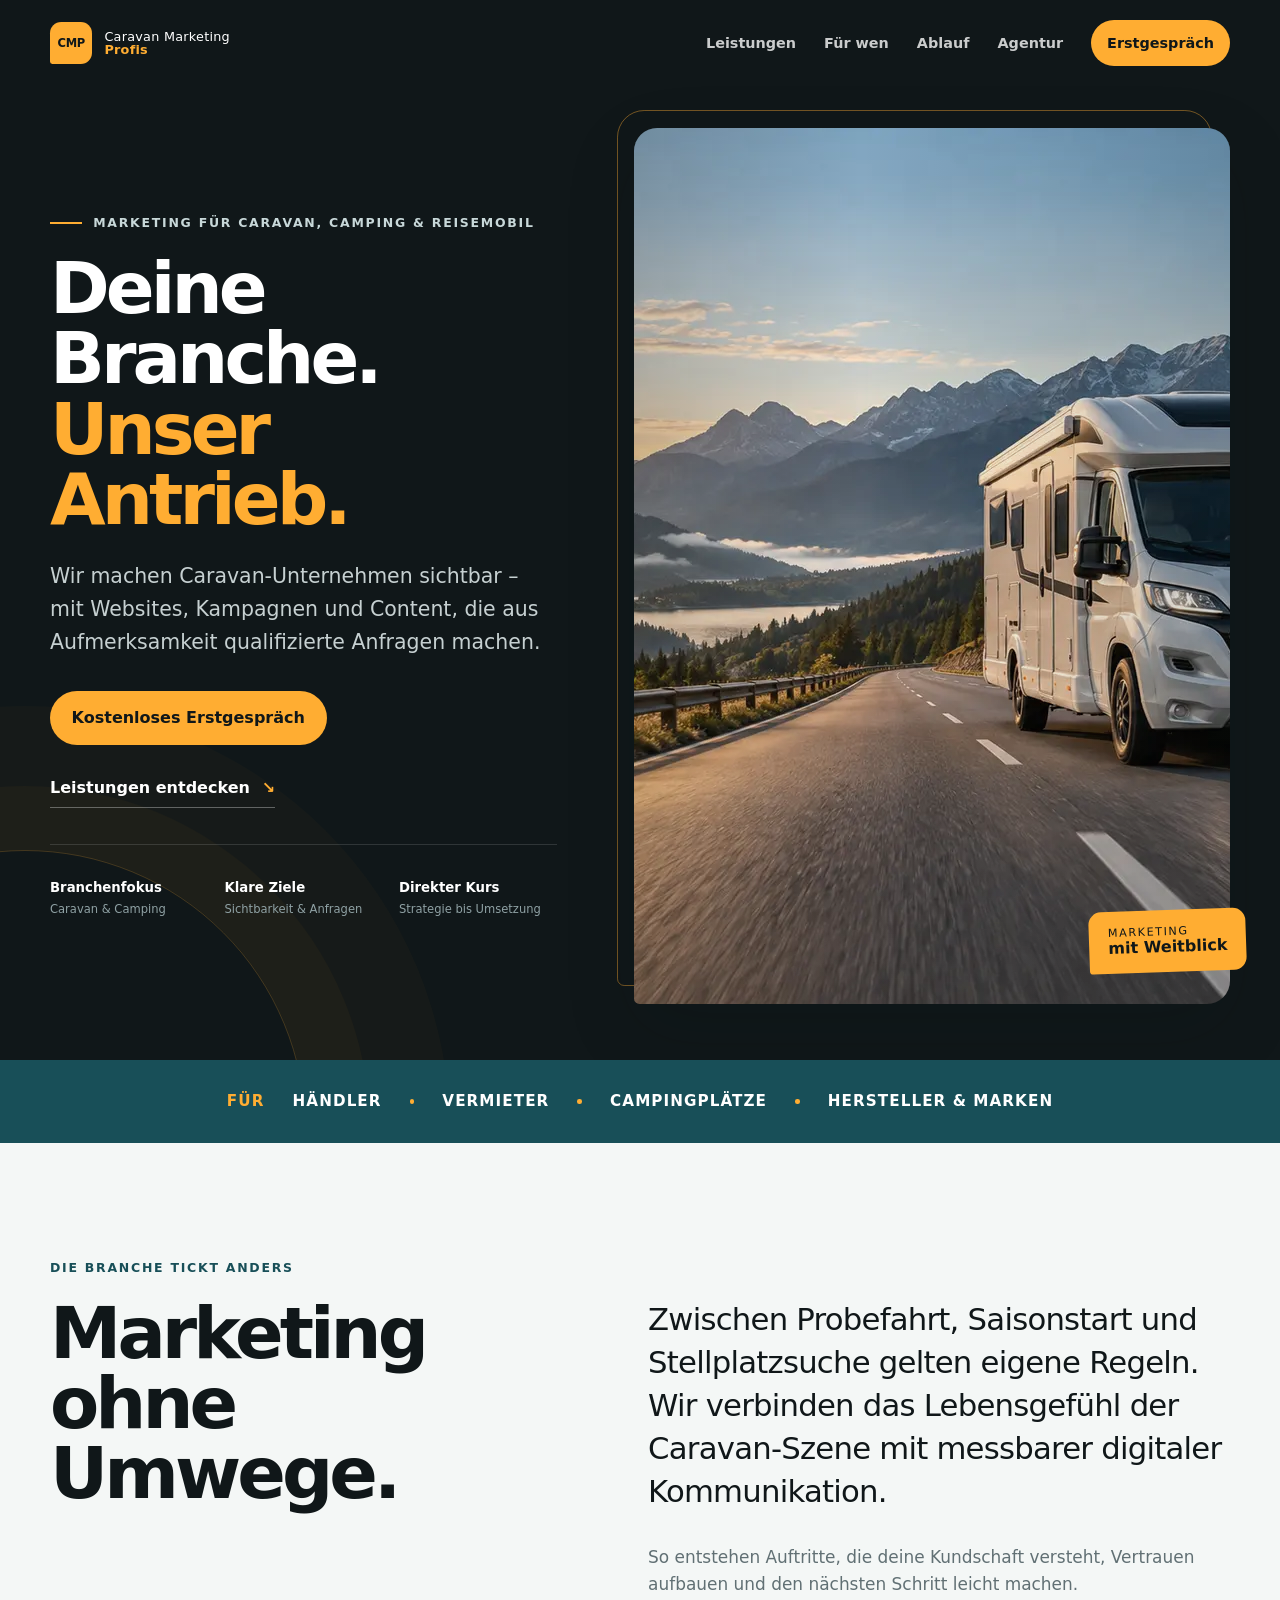
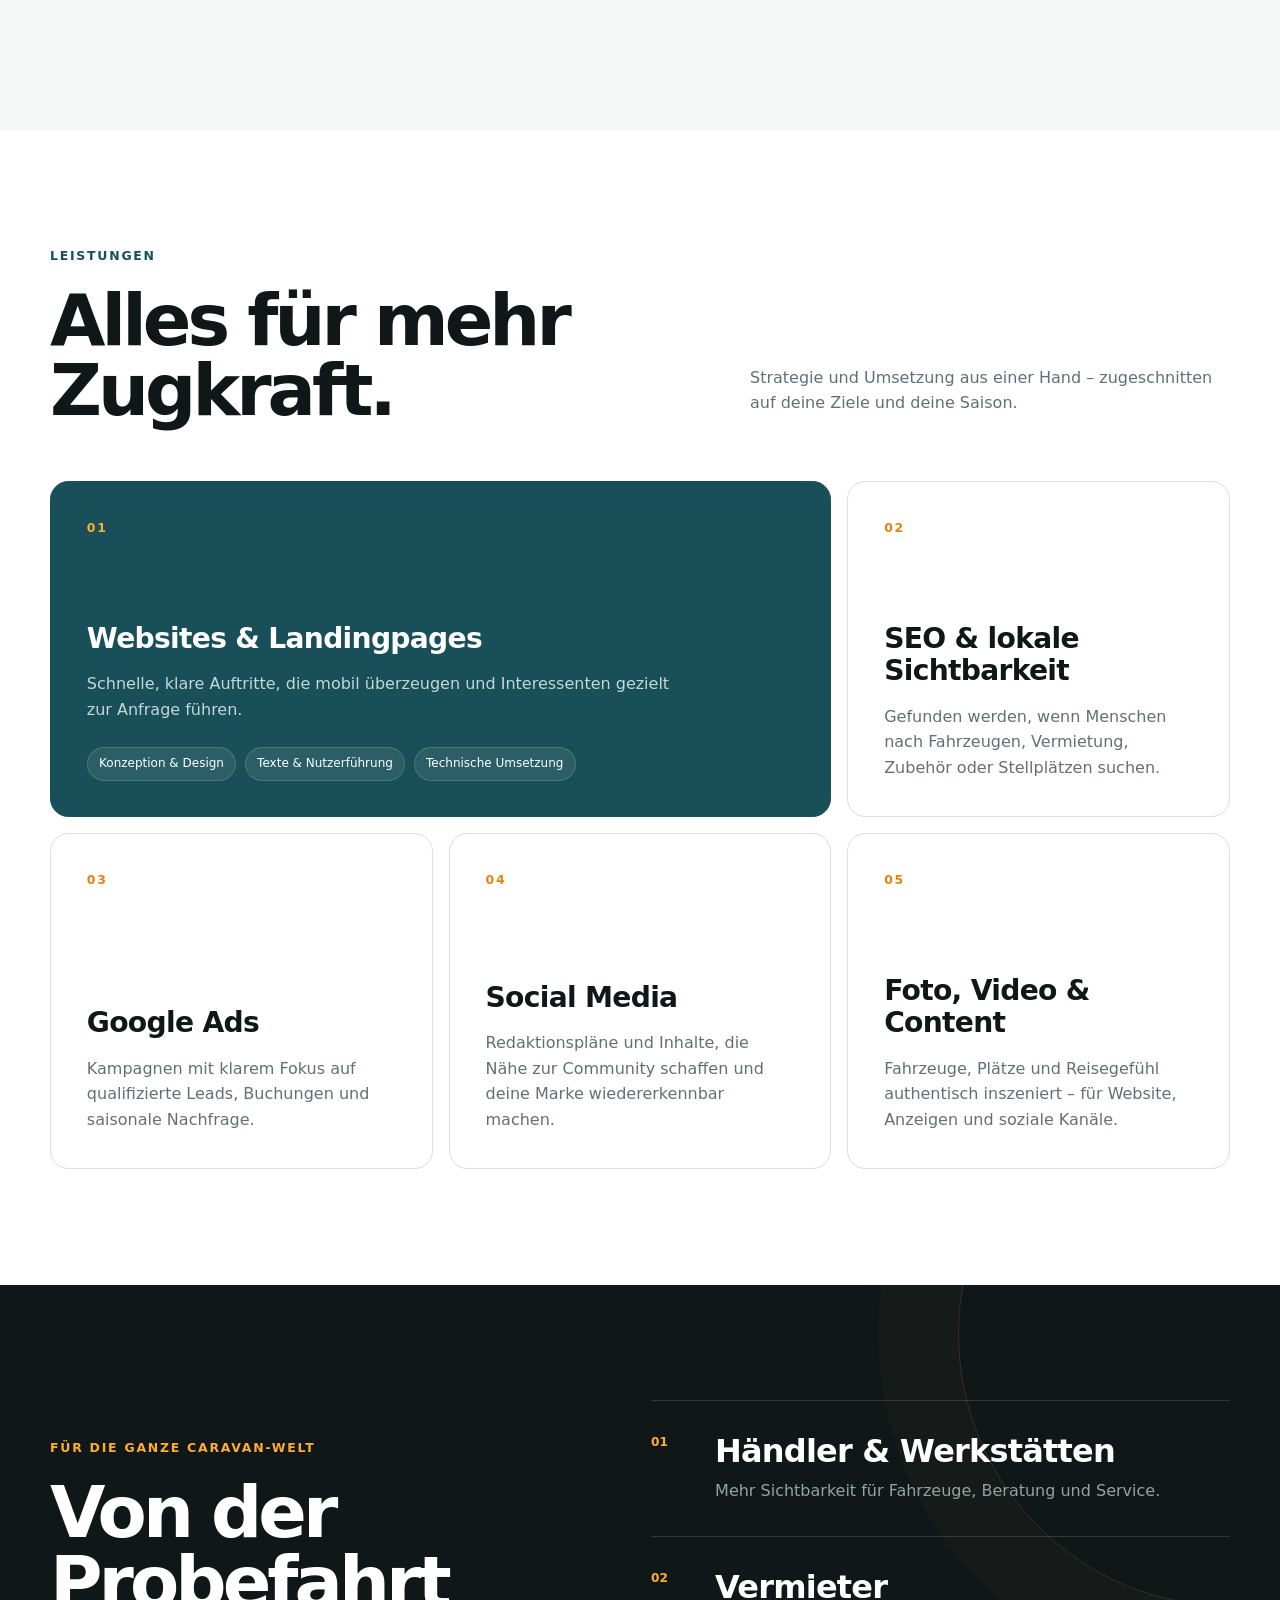
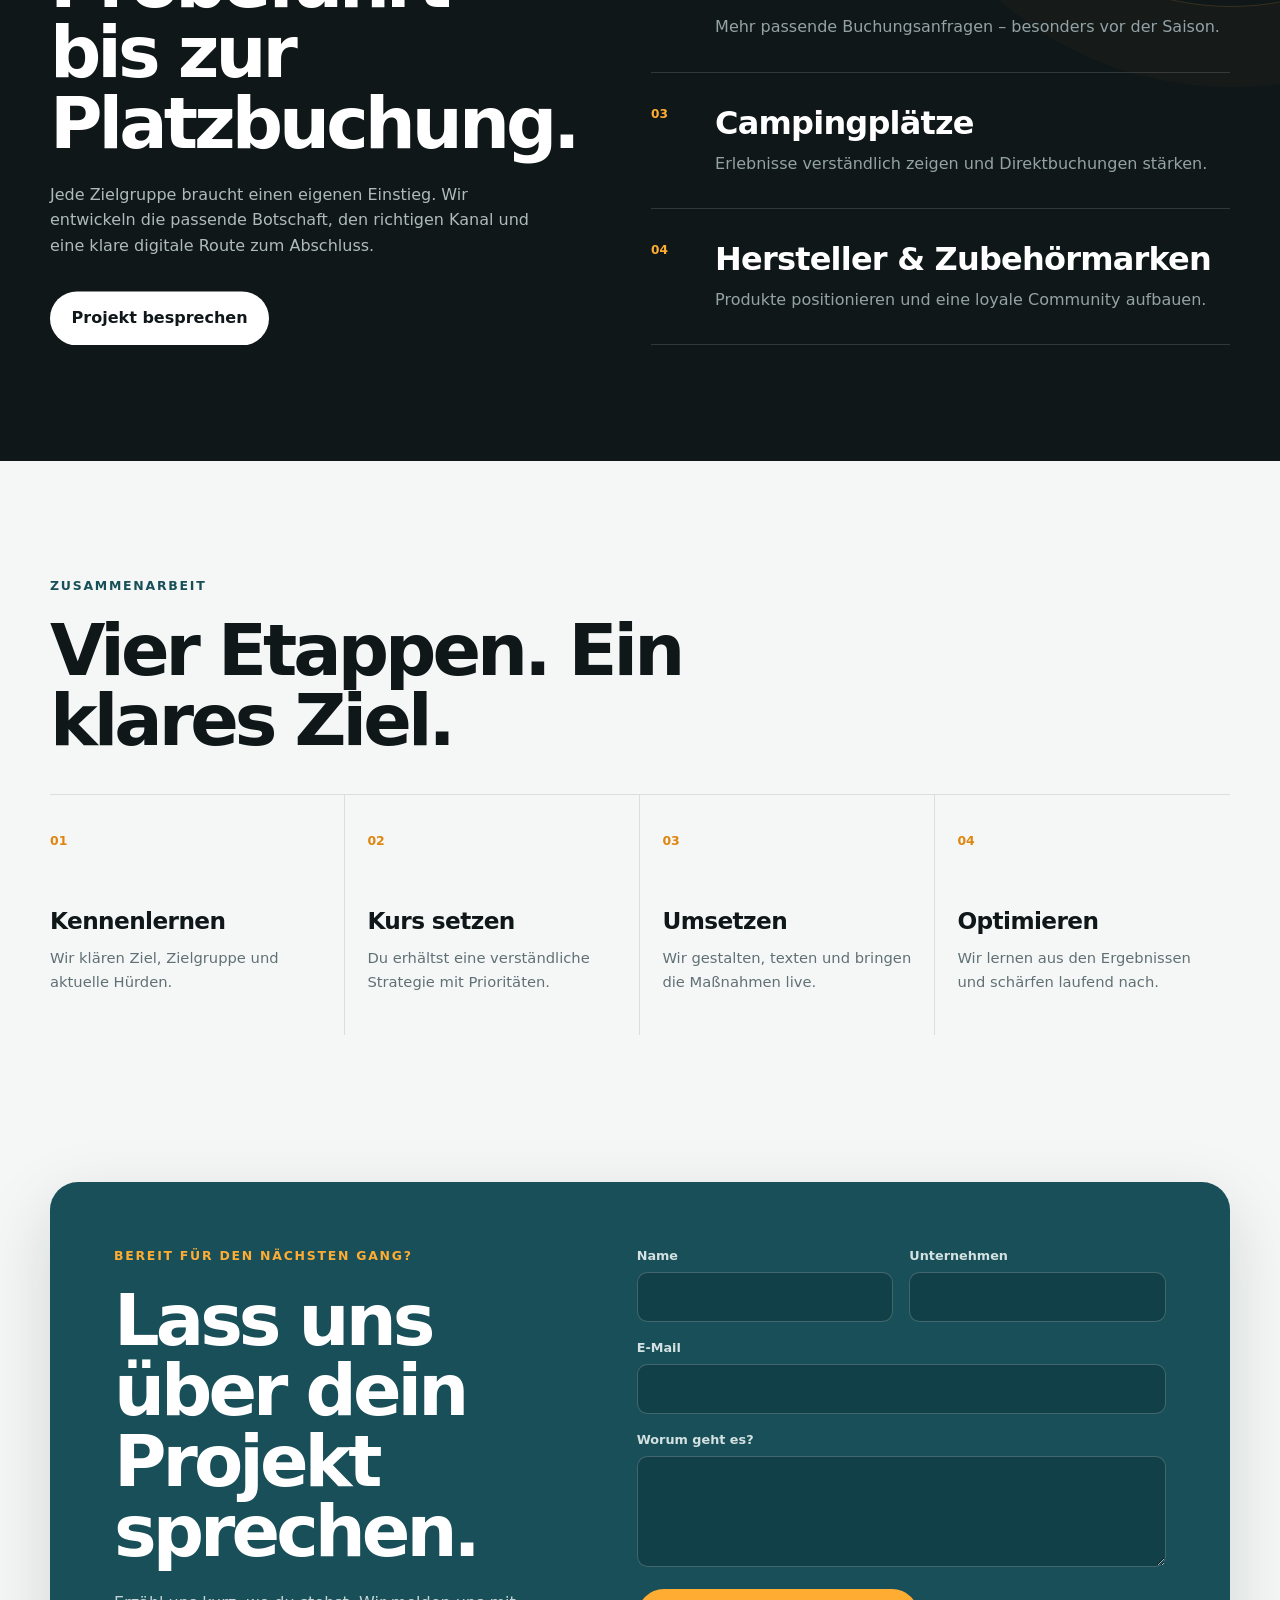
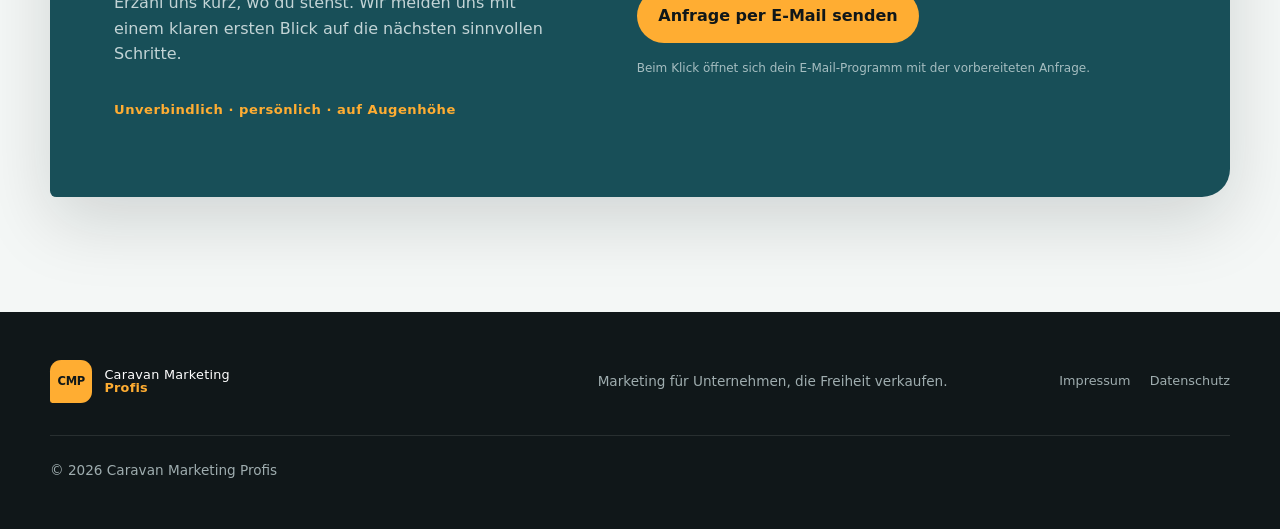
==== index.html @ 2fa1980a "Erstelle erste Version der Agentur-Website" ====
<!doctype html>
<html lang="de">
  <head>
    <meta charset="utf-8" />
    <meta name="viewport" content="width=device-width, initial-scale=1" />
    <meta
      name="description"
      content="Caravan Marketing Profis entwickelt Websites, Kampagnen und Inhalte für Händler, Vermieter, Campingplätze und Marken der Caravan-Branche."
    />
    <meta name="theme-color" content="#101719" />
    <title>Caravan Marketing Profis — Marketing für die Caravan-Branche</title>
    <link rel="preload" href="assets/caravan-hero.webp" as="image" type="image/webp" />
    <link rel="stylesheet" href="styles.css" />
    <script src="script.js" defer></script>
  </head>
  <body>
    <a class="skip-link" href="#main">Zum Inhalt springen</a>

    <header class="site-header" data-header>
      <div class="container header-inner">
        <a class="brand" href="#top" aria-label="Caravan Marketing Profis – Startseite">
          <span class="brand-mark" aria-hidden="true">CMP</span>
          <span class="brand-name">Caravan Marketing<br /><strong>Profis</strong></span>
        </a>

        <button class="menu-toggle" type="button" aria-expanded="false" aria-controls="main-nav" data-menu-toggle>
          <span class="sr-only">Menü öffnen</span>
          <span></span><span></span>
        </button>

        <nav class="main-nav" id="main-nav" aria-label="Hauptnavigation" data-nav>
          <a href="#leistungen">Leistungen</a>
          <a href="#branchen">Für wen</a>
          <a href="#ablauf">Ablauf</a>
          <a href="#agentur">Agentur</a>
          <a class="nav-cta" href="#kontakt">Erstgespräch</a>
        </nav>
      </div>
    </header>

    <main id="main">
      <section class="hero" id="top">
        <div class="container hero-grid">
          <div class="hero-copy" data-reveal>
            <p class="eyebrow"><span></span> Marketing für Caravan, Camping &amp; Reisemobil</p>
            <h1>Deine Branche.<br /><em>Unser Antrieb.</em></h1>
            <p class="hero-lead">
              Wir machen Caravan-Unternehmen sichtbar – mit Websites, Kampagnen und Content,
              die aus Aufmerksamkeit qualifizierte Anfragen machen.
            </p>
            <div class="hero-actions">
              <a class="button button-primary" href="#kontakt">Kostenloses Erstgespräch</a>
              <a class="text-link" href="#leistungen">Leistungen entdecken <span aria-hidden="true">↘</span></a>
            </div>
            <ul class="hero-facts" aria-label="Unsere Arbeitsweise">
              <li><strong>Branchenfokus</strong><span>Caravan &amp; Camping</span></li>
              <li><strong>Klare Ziele</strong><span>Sichtbarkeit &amp; Anfragen</span></li>
              <li><strong>Direkter Kurs</strong><span>Strategie bis Umsetzung</span></li>
            </ul>
          </div>

          <div class="hero-visual" data-reveal>
            <img
              src="assets/caravan-hero.webp"
              alt="Modernes Reisemobil auf einer Bergstraße im Morgenlicht"
              width="1400"
              height="876"
            />
            <div class="hero-stamp" aria-hidden="true">
              <span>Marketing</span>
              <strong>mit Weitblick</strong>
            </div>
          </div>
        </div>
      </section>

      <section class="audience-strip" aria-label="Zielgruppen">
        <div class="container strip-inner">
          <span>Für</span>
          <p>Händler</p><i></i><p>Vermieter</p><i></i><p>Campingplätze</p><i></i><p>Hersteller &amp; Marken</p>
        </div>
      </section>

      <section class="section intro" id="agentur">
        <div class="container intro-grid">
          <div data-reveal>
            <p class="section-kicker">Die Branche tickt anders</p>
            <h2>Marketing ohne Umwege.</h2>
          </div>
          <div class="intro-copy" data-reveal>
            <p class="intro-lead">
              Zwischen Probefahrt, Saisonstart und Stellplatzsuche gelten eigene Regeln.
              Wir verbinden das Lebensgefühl der Caravan-Szene mit messbarer digitaler Kommunikation.
            </p>
            <p>
              So entstehen Auftritte, die deine Kundschaft versteht, Vertrauen aufbauen und den nächsten Schritt leicht machen.
            </p>
          </div>
        </div>
      </section>

      <section class="section services" id="leistungen">
        <div class="container">
          <div class="section-heading" data-reveal>
            <div>
              <p class="section-kicker">Leistungen</p>
              <h2>Alles für mehr Zugkraft.</h2>
            </div>
            <p>Strategie und Umsetzung aus einer Hand – zugeschnitten auf deine Ziele und deine Saison.</p>
          </div>

          <div class="service-grid">
            <article class="service-card service-featured" data-reveal>
              <span class="service-number">01</span>
              <h3>Websites &amp; Landingpages</h3>
              <p>Schnelle, klare Auftritte, die mobil überzeugen und Interessenten gezielt zur Anfrage führen.</p>
              <ul><li>Konzeption &amp; Design</li><li>Texte &amp; Nutzerführung</li><li>Technische Umsetzung</li></ul>
            </article>
            <article class="service-card" data-reveal>
              <span class="service-number">02</span>
              <h3>SEO &amp; lokale Sichtbarkeit</h3>
              <p>Gefunden werden, wenn Menschen nach Fahrzeugen, Vermietung, Zubehör oder Stellplätzen suchen.</p>
            </article>
            <article class="service-card" data-reveal>
              <span class="service-number">03</span>
              <h3>Google Ads</h3>
              <p>Kampagnen mit klarem Fokus auf qualifizierte Leads, Buchungen und saisonale Nachfrage.</p>
            </article>
            <article class="service-card" data-reveal>
              <span class="service-number">04</span>
              <h3>Social Media</h3>
              <p>Redaktionspläne und Inhalte, die Nähe zur Community schaffen und deine Marke wiedererkennbar machen.</p>
            </article>
            <article class="service-card" data-reveal>
              <span class="service-number">05</span>
              <h3>Foto, Video &amp; Content</h3>
              <p>Fahrzeuge, Plätze und Reisegefühl authentisch inszeniert – für Website, Anzeigen und soziale Kanäle.</p>
            </article>
          </div>
        </div>
      </section>

      <section class="section sectors" id="branchen">
        <div class="container sectors-grid">
          <div class="sectors-copy" data-reveal>
            <p class="section-kicker light">Für die ganze Caravan-Welt</p>
            <h2>Von der Probefahrt bis zur Platzbuchung.</h2>
            <p>
              Jede Zielgruppe braucht einen eigenen Einstieg. Wir entwickeln die passende Botschaft,
              den richtigen Kanal und eine klare digitale Route zum Abschluss.
            </p>
            <a class="button button-light" href="#kontakt">Projekt besprechen</a>
          </div>
          <div class="sector-list" data-reveal>
            <article><span>01</span><div><h3>Händler &amp; Werkstätten</h3><p>Mehr Sichtbarkeit für Fahrzeuge, Beratung und Service.</p></div></article>
            <article><span>02</span><div><h3>Vermieter</h3><p>Mehr passende Buchungsanfragen – besonders vor der Saison.</p></div></article>
            <article><span>03</span><div><h3>Campingplätze</h3><p>Erlebnisse verständlich zeigen und Direktbuchungen stärken.</p></div></article>
            <article><span>04</span><div><h3>Hersteller &amp; Zubehörmarken</h3><p>Produkte positionieren und eine loyale Community aufbauen.</p></div></article>
          </div>
        </div>
      </section>

      <section class="section process" id="ablauf">
        <div class="container">
          <div class="section-heading compact" data-reveal>
            <div>
              <p class="section-kicker">Zusammenarbeit</p>
              <h2>Vier Etappen. Ein klares Ziel.</h2>
            </div>
          </div>
          <ol class="process-list">
            <li data-reveal><span>01</span><h3>Kennenlernen</h3><p>Wir klären Ziel, Zielgruppe und aktuelle Hürden.</p></li>
            <li data-reveal><span>02</span><h3>Kurs setzen</h3><p>Du erhältst eine verständliche Strategie mit Prioritäten.</p></li>
            <li data-reveal><span>03</span><h3>Umsetzen</h3><p>Wir gestalten, texten und bringen die Maßnahmen live.</p></li>
            <li data-reveal><span>04</span><h3>Optimieren</h3><p>Wir lernen aus den Ergebnissen und schärfen laufend nach.</p></li>
          </ol>
        </div>
      </section>

      <section class="section contact" id="kontakt">
        <div class="container contact-panel" data-reveal>
          <div class="contact-copy">
            <p class="section-kicker light">Bereit für den nächsten Gang?</p>
            <h2>Lass uns über dein Projekt sprechen.</h2>
            <p>Erzähl uns kurz, wo du stehst. Wir melden uns mit einem klaren ersten Blick auf die nächsten sinnvollen Schritte.</p>
            <p class="contact-note">Unverbindlich · persönlich · auf Augenhöhe</p>
          </div>
          <form class="contact-form" data-contact-form>
            <div class="field-row">
              <label>Name<input name="name" autocomplete="name" required /></label>
              <label>Unternehmen<input name="company" autocomplete="organization" /></label>
            </div>
            <label>E-Mail<input type="email" name="email" autocomplete="email" required /></label>
            <label>Worum geht es?<textarea name="message" rows="4" required></textarea></label>
            <button class="button button-primary" type="submit">Anfrage per E-Mail senden</button>
            <p class="form-note">Beim Klick öffnet sich dein E-Mail-Programm mit der vorbereiteten Anfrage.</p>
          </form>
        </div>
      </section>
    </main>

    <footer class="site-footer">
      <div class="container footer-grid">
        <a class="brand footer-brand" href="#top" aria-label="Zurück nach oben">
          <span class="brand-mark" aria-hidden="true">CMP</span>
          <span class="brand-name">Caravan Marketing<br /><strong>Profis</strong></span>
        </a>
        <p>Marketing für Unternehmen, die Freiheit verkaufen.</p>
        <div class="footer-links">
          <a href="impressum.html">Impressum</a>
          <a href="datenschutz.html">Datenschutz</a>
        </div>
        <p class="copyright">© <span data-year></span> Caravan Marketing Profis</p>
      </div>
    </footer>
  </body>
</html>
---- styles.css ----
:root {
  --ink: #101719;
  --ink-soft: #192326;
  --paper: #f4f7f6;
  --white: #ffffff;
  --muted: #617074;
  --line: #d8dfde;
  --amber: #ffad32;
  --amber-dark: #df8611;
  --teal: #184f58;
  --radius: 1.15rem;
  --shadow: 0 24px 70px rgba(8, 19, 22, 0.15);
}

* { box-sizing: border-box; }
html { scroll-behavior: smooth; }
section[id] { scroll-margin-top: 5.4rem; }
body {
  margin: 0;
  color: var(--ink);
  background: var(--paper);
  font-family: Inter, ui-sans-serif, system-ui, -apple-system, BlinkMacSystemFont, "Segoe UI", sans-serif;
  font-size: 1rem;
  line-height: 1.6;
  -webkit-font-smoothing: antialiased;
}
body.menu-open { overflow: hidden; }
a { color: inherit; text-decoration: none; }
img { display: block; max-width: 100%; }
button, input, textarea { font: inherit; }
:focus-visible { outline: 3px solid var(--amber); outline-offset: 4px; }
.container { width: min(1180px, calc(100% - 2.5rem)); margin-inline: auto; }
.section { padding: clamp(5rem, 9vw, 8.5rem) 0; }
.sr-only { position: absolute; width: 1px; height: 1px; padding: 0; margin: -1px; overflow: hidden; clip: rect(0, 0, 0, 0); white-space: nowrap; border: 0; }
.skip-link { position: fixed; left: 1rem; top: -5rem; z-index: 100; background: var(--white); padding: 0.8rem 1rem; border-radius: 0.5rem; }
.skip-link:focus { top: 1rem; }

.site-header {
  position: fixed;
  inset: 0 0 auto;
  z-index: 50;
  color: var(--white);
  transition: background 180ms ease, box-shadow 180ms ease;
}
.site-header.is-scrolled { background: rgba(16, 23, 25, 0.94); box-shadow: 0 10px 30px rgba(0, 0, 0, 0.16); backdrop-filter: blur(14px); }
.header-inner { min-height: 5.4rem; display: flex; align-items: center; justify-content: space-between; gap: 2rem; }
.brand { display: inline-flex; align-items: center; gap: 0.75rem; font-size: 0.8rem; line-height: 1.05; letter-spacing: 0.02em; }
.brand-mark { display: grid; place-items: center; width: 2.65rem; aspect-ratio: 1; color: var(--ink); background: var(--amber); border-radius: 0.7rem 0.7rem 0.7rem 0.15rem; font-weight: 900; font-size: 0.72rem; letter-spacing: -0.03em; }
.brand-name strong { color: var(--amber); font-weight: 800; }
.main-nav { display: flex; align-items: center; gap: 1.75rem; font-size: 0.9rem; font-weight: 650; }
.main-nav > a:not(.nav-cta) { opacity: 0.78; transition: opacity 160ms ease; }
.main-nav > a:not(.nav-cta):hover { opacity: 1; }
.nav-cta { padding: 0.7rem 1rem; color: var(--ink); background: var(--amber); border-radius: 999px; }
.menu-toggle { display: none; width: 2.8rem; height: 2.8rem; border: 0; background: transparent; color: inherit; cursor: pointer; }
.menu-toggle span:not(.sr-only) { display: block; width: 1.5rem; height: 2px; margin: 0.38rem auto; background: currentColor; transition: transform 160ms ease; }

.hero { position: relative; min-height: 100svh; padding: 8rem 0 3.5rem; color: var(--white); background: var(--ink); overflow: hidden; display: grid; align-items: center; }
.hero::before { content: ""; position: absolute; width: 35rem; height: 35rem; left: -16rem; bottom: -22rem; border: 1px solid rgba(255, 173, 50, 0.22); border-radius: 50%; box-shadow: 0 0 0 4rem rgba(255, 173, 50, 0.035), 0 0 0 9rem rgba(255, 173, 50, 0.025); }
.hero-grid { position: relative; display: grid; grid-template-columns: minmax(0, 0.92fr) minmax(28rem, 1.08fr); gap: clamp(2.5rem, 6vw, 6rem); align-items: center; }
.eyebrow, .section-kicker { margin: 0 0 1.2rem; color: var(--teal); font-size: 0.78rem; font-weight: 800; letter-spacing: 0.14em; text-transform: uppercase; }
.eyebrow { color: #c8d8d9; display: flex; align-items: center; gap: 0.7rem; }
.eyebrow span { width: 2rem; height: 2px; background: var(--amber); }
h1, h2, h3, p { margin-top: 0; }
h1, h2 { font-weight: 850; letter-spacing: -0.055em; line-height: 0.98; }
h1 { margin-bottom: 1.6rem; font-size: clamp(3.4rem, 5.7vw, 4.5rem); }
h1 em { color: var(--amber); font-style: normal; }
h2 { margin-bottom: 1.5rem; font-size: clamp(2.6rem, 5.6vw, 5.25rem); }
h3 { line-height: 1.15; letter-spacing: -0.025em; }
.hero-lead { max-width: 40rem; margin-bottom: 2rem; color: #c6d0d1; font-size: clamp(1.08rem, 1.6vw, 1.3rem); }
.hero-actions { display: flex; align-items: center; flex-wrap: wrap; gap: 1.4rem; }
.button { display: inline-flex; min-height: 3.35rem; align-items: center; justify-content: center; border: 0; border-radius: 999px; padding: 0.9rem 1.35rem; font-weight: 800; cursor: pointer; transition: transform 160ms ease, background 160ms ease; }
.button:hover { transform: translateY(-2px); }
.button-primary { color: var(--ink); background: var(--amber); }
.button-primary:hover { background: #ffc05e; }
.text-link { font-weight: 750; border-bottom: 1px solid rgba(255, 255, 255, 0.32); padding: 0.45rem 0; }
.text-link span { color: var(--amber); padding-left: 0.4rem; }
.hero-facts { display: grid; grid-template-columns: repeat(3, 1fr); gap: 1rem; list-style: none; padding: 2rem 0 0; margin: 2.2rem 0 0; border-top: 1px solid rgba(255, 255, 255, 0.13); }
.hero-facts li { display: grid; gap: 0.15rem; }
.hero-facts strong { color: var(--white); font-size: 0.83rem; }
.hero-facts span { color: #8fa1a4; font-size: 0.72rem; }
.hero-visual { position: relative; }
.hero-visual::before { content: ""; position: absolute; inset: -1.1rem 1.1rem 1.1rem -1.1rem; border: 1px solid rgba(255, 173, 50, 0.42); border-radius: 1.7rem 1.7rem 1.7rem 0.45rem; }
.hero-visual img { position: relative; width: 100%; min-height: 35rem; object-fit: cover; object-position: 58% center; border-radius: 1.45rem 1.45rem 1.45rem 0.35rem; box-shadow: var(--shadow); }
.hero-visual::after { content: ""; position: absolute; inset: 0; border-radius: 1.45rem 1.45rem 1.45rem 0.35rem; background: linear-gradient(90deg, rgba(16,23,25,0.2), transparent 38%, rgba(16,23,25,0.18)); pointer-events: none; }
.hero-stamp { position: absolute; z-index: 2; right: -1rem; bottom: 2rem; display: grid; padding: 1rem 1.2rem; color: var(--ink); background: var(--amber); border-radius: 0.8rem 0.8rem 0.8rem 0.2rem; line-height: 1.1; transform: rotate(-2deg); }
.hero-stamp span { font-size: 0.7rem; text-transform: uppercase; letter-spacing: 0.14em; }

.audience-strip { color: var(--white); background: var(--teal); }
.strip-inner { min-height: 5.2rem; display: flex; justify-content: center; align-items: center; gap: clamp(0.7rem, 2.2vw, 2rem); font-size: clamp(0.74rem, 1.2vw, 0.95rem); font-weight: 750; text-transform: uppercase; letter-spacing: 0.07em; white-space: nowrap; overflow: hidden; }
.strip-inner span { color: var(--amber); }
.strip-inner p { margin: 0; }
.strip-inner i { width: 0.28rem; height: 0.28rem; background: var(--amber); border-radius: 50%; flex: 0 0 auto; }

.intro-grid { display: grid; grid-template-columns: 0.92fr 1.08fr; gap: clamp(3rem, 8vw, 8rem); align-items: start; }
.intro h2 { max-width: 8ch; }
.intro-copy { padding-top: 2.5rem; }
.intro-copy p { max-width: 45rem; color: var(--muted); font-size: 1.06rem; }
.intro-copy .intro-lead { color: var(--ink); font-size: clamp(1.35rem, 2.4vw, 2rem); line-height: 1.4; letter-spacing: -0.025em; }

.services { background: var(--white); }
.section-heading { display: flex; justify-content: space-between; gap: 3rem; align-items: end; margin-bottom: 3.5rem; }
.section-heading h2 { margin-bottom: 0; max-width: 13ch; }
.section-heading > p { max-width: 30rem; margin-bottom: 0.6rem; color: var(--muted); }
.service-grid { display: grid; grid-template-columns: repeat(12, 1fr); gap: 1rem; }
.service-card { grid-column: span 4; min-height: 21rem; padding: clamp(1.5rem, 2.8vw, 2.25rem); border: 1px solid var(--line); border-radius: var(--radius); display: flex; flex-direction: column; transition: transform 180ms ease, border-color 180ms ease, box-shadow 180ms ease; }
.service-card:hover { transform: translateY(-5px); border-color: #aab9b9; box-shadow: 0 18px 45px rgba(15, 43, 49, 0.08); }
.service-featured { grid-column: span 8; color: var(--white); background: var(--teal); border-color: var(--teal); }
.service-number { margin-bottom: auto; color: var(--amber-dark); font-size: 0.78rem; font-weight: 850; letter-spacing: 0.14em; }
.service-featured .service-number { color: var(--amber); }
.service-card h3 { margin-bottom: 1rem; font-size: clamp(1.45rem, 2.2vw, 2rem); }
.service-card p { margin-bottom: 0; color: var(--muted); }
.service-featured p { color: #c4d7d9; max-width: 38rem; }
.service-card ul { display: flex; flex-wrap: wrap; gap: 0.55rem; list-style: none; padding: 1.5rem 0 0; margin: 0; }
.service-card li { padding: 0.4rem 0.7rem; background: rgba(255,255,255,0.09); border: 1px solid rgba(255,255,255,0.14); border-radius: 999px; font-size: 0.75rem; }

.sectors { color: var(--white); background: var(--ink); position: relative; overflow: hidden; }
.sectors::after { content: ""; position: absolute; right: -14rem; top: -14rem; width: 34rem; height: 34rem; border: 1px solid rgba(255, 173, 50, 0.16); border-radius: 50%; box-shadow: 0 0 0 5rem rgba(255, 173, 50, 0.025); }
.sectors-grid { position: relative; z-index: 1; display: grid; grid-template-columns: 0.82fr 1.18fr; gap: clamp(3rem, 8vw, 8rem); align-items: start; }
.section-kicker.light { color: var(--amber); }
.sectors-copy { position: sticky; top: 8rem; }
.sectors-copy h2 { max-width: 10ch; }
.sectors-copy > p:not(.section-kicker) { max-width: 34rem; color: #aebbbd; }
.button-light { margin-top: 1rem; color: var(--ink); background: var(--white); }
.sector-list article { display: grid; grid-template-columns: 3rem 1fr; gap: 1rem; padding: 2rem 0; border-top: 1px solid rgba(255,255,255,0.14); }
.sector-list article:last-child { border-bottom: 1px solid rgba(255,255,255,0.14); }
.sector-list article > span { color: var(--amber); font-size: 0.76rem; font-weight: 850; }
.sector-list h3 { margin-bottom: 0.55rem; font-size: clamp(1.35rem, 2.5vw, 2.15rem); }
.sector-list p { margin: 0; color: #93a3a5; }

.process { background: var(--paper); }
.section-heading.compact { margin-bottom: 2.4rem; }
.process-list { display: grid; grid-template-columns: repeat(4, 1fr); list-style: none; padding: 0; margin: 0; border-top: 1px solid var(--line); }
.process-list li { position: relative; padding: 2rem 1.4rem 0 0; min-height: 15rem; border-right: 1px solid var(--line); }
.process-list li:not(:first-child) { padding-left: 1.4rem; }
.process-list li:last-child { border-right: 0; }
.process-list span { color: var(--amber-dark); font-size: 0.78rem; font-weight: 850; }
.process-list h3 { margin: 3.5rem 0 0.7rem; font-size: 1.45rem; }
.process-list p { color: var(--muted); font-size: 0.92rem; }

.contact { padding-top: 2rem; background: var(--paper); }
.contact-panel { display: grid; grid-template-columns: 0.9fr 1.1fr; gap: clamp(3rem, 7vw, 7rem); padding: clamp(2rem, 5vw, 5rem); color: var(--white); background: var(--teal); border-radius: 1.75rem 1.75rem 1.75rem 0.4rem; box-shadow: var(--shadow); }
.contact-copy h2 { max-width: 10ch; }
.contact-copy > p:not(.section-kicker):not(.contact-note) { color: #c3d4d6; max-width: 34rem; }
.contact-note { margin-top: 2rem; color: var(--amber); font-size: 0.82rem; font-weight: 800; letter-spacing: 0.04em; }
.contact-form { display: grid; gap: 1rem; align-content: start; }
.field-row { display: grid; grid-template-columns: 1fr 1fr; gap: 1rem; }
.contact-form label { display: grid; gap: 0.35rem; color: #d4e1e2; font-size: 0.8rem; font-weight: 750; }
.contact-form input, .contact-form textarea { width: 100%; border: 1px solid rgba(255,255,255,0.2); border-radius: 0.65rem; padding: 0.85rem 0.95rem; color: var(--white); background: rgba(5, 25, 29, 0.26); outline: none; }
.contact-form textarea { resize: vertical; }
.contact-form input:focus, .contact-form textarea:focus { border-color: var(--amber); box-shadow: 0 0 0 3px rgba(255, 173, 50, 0.16); }
.contact-form .button { justify-self: start; margin-top: 0.4rem; }
.form-note { margin: 0; color: #a5bdc0; font-size: 0.75rem; }

.site-footer { padding: 3rem 0; color: #9fadaf; background: var(--ink); }
.footer-grid { display: grid; grid-template-columns: 1.2fr 1fr auto; align-items: center; gap: 2rem; }
.footer-brand { color: var(--white); }
.footer-grid > p { margin: 0; font-size: 0.85rem; }
.footer-links { display: flex; gap: 1.2rem; font-size: 0.8rem; }
.footer-links a:hover { color: var(--white); }
.copyright { grid-column: 1 / -1; padding-top: 1.5rem; border-top: 1px solid rgba(255,255,255,0.1); }

.legal-page { min-height: 100vh; background: var(--paper); }
.legal-header { color: var(--white); background: var(--ink); }
.legal-header .header-inner { min-height: 5.4rem; }
.back-link { color: var(--amber); font-size: 0.9rem; font-weight: 750; }
.legal-main { width: min(800px, calc(100% - 2.5rem)); margin: 0 auto; padding: 7rem 0; }
.legal-main h1 { color: var(--ink); font-size: clamp(2.8rem, 7vw, 5rem); }
.legal-main h2 { margin-top: 3rem; font-size: 1.7rem; letter-spacing: -0.035em; }
.legal-main p, .legal-main li { color: var(--muted); }
.notice { padding: 1rem 1.2rem; color: #654007 !important; background: #fff1d8; border-left: 4px solid var(--amber); border-radius: 0.35rem; }

[data-reveal] { opacity: 0; transform: translateY(18px); transition: opacity 600ms ease, transform 600ms ease; }
[data-reveal].is-visible { opacity: 1; transform: none; }

@media (max-width: 980px) {
  .hero-grid { grid-template-columns: 1fr; padding-top: 3rem; }
  .hero-copy { max-width: 47rem; }
  .hero-visual img { min-height: 28rem; }
  .intro-grid, .sectors-grid, .contact-panel { grid-template-columns: 1fr; }
  .intro-copy { padding-top: 0; }
  .sectors-copy { position: static; }
  .service-card, .service-featured { grid-column: span 6; }
  .process-list { grid-template-columns: repeat(2, 1fr); }
  .process-list li:nth-child(2) { border-right: 0; }
  .footer-grid { grid-template-columns: 1fr auto; }
  .footer-grid > p:not(.copyright) { grid-column: 1 / -1; }
}

@media (max-width: 760px) {
  .container { width: min(100% - 1.4rem, 1180px); }
  .section { padding: 4.5rem 0; }
  .site-header { background: rgba(16, 23, 25, 0.92); }
  .header-inner { min-height: 4.8rem; }
  .menu-toggle { display: block; position: relative; z-index: 2; }
  .menu-toggle[aria-expanded="true"] span:not(.sr-only):nth-last-child(2) { transform: translateY(4px) rotate(45deg); }
  .menu-toggle[aria-expanded="true"] span:not(.sr-only):last-child { transform: translateY(-4px) rotate(-45deg); }
  .main-nav { position: fixed; inset: 0; display: grid; align-content: center; justify-items: center; gap: 1.5rem; color: var(--white); background: var(--ink); font-size: 1.5rem; transform: translateY(-105%); transition: transform 220ms ease; }
  .main-nav.is-open { transform: none; }
  .nav-cta { margin-top: 1rem; font-size: 1rem; }
  .hero { padding-top: 7rem; min-height: auto; }
  h1 { font-size: clamp(3.1rem, 17vw, 5.2rem); }
  .hero-facts { grid-template-columns: 1fr; }
  .hero-facts li { grid-template-columns: 8rem 1fr; }
  .hero-visual { margin: 1rem 0 0 0.6rem; }
  .hero-visual img { min-height: 22rem; }
  .hero-stamp { right: 0.6rem; bottom: 1rem; }
  .strip-inner { justify-content: flex-start; overflow-x: auto; scrollbar-width: none; }
  .section-heading { display: grid; gap: 0.8rem; }
  .service-card, .service-featured { grid-column: 1 / -1; min-height: 18rem; }
  .process-list { grid-template-columns: 1fr; }
  .process-list li, .process-list li:nth-child(2) { min-height: auto; padding: 1.5rem 0; border-right: 0; border-bottom: 1px solid var(--line); }
  .process-list h3 { margin-top: 1.5rem; }
  .contact-panel { border-radius: 1.2rem 1.2rem 1.2rem 0.3rem; }
  .field-row { grid-template-columns: 1fr; }
  .contact-form .button { width: 100%; }
  .footer-grid { grid-template-columns: 1fr; }
  .footer-links { justify-self: start; }
}

@media (prefers-reduced-motion: reduce) {
  html { scroll-behavior: auto; }
  *, *::before, *::after { animation-duration: 0.01ms !important; transition-duration: 0.01ms !important; }
  [data-reveal] { opacity: 1; transform: none; }
}
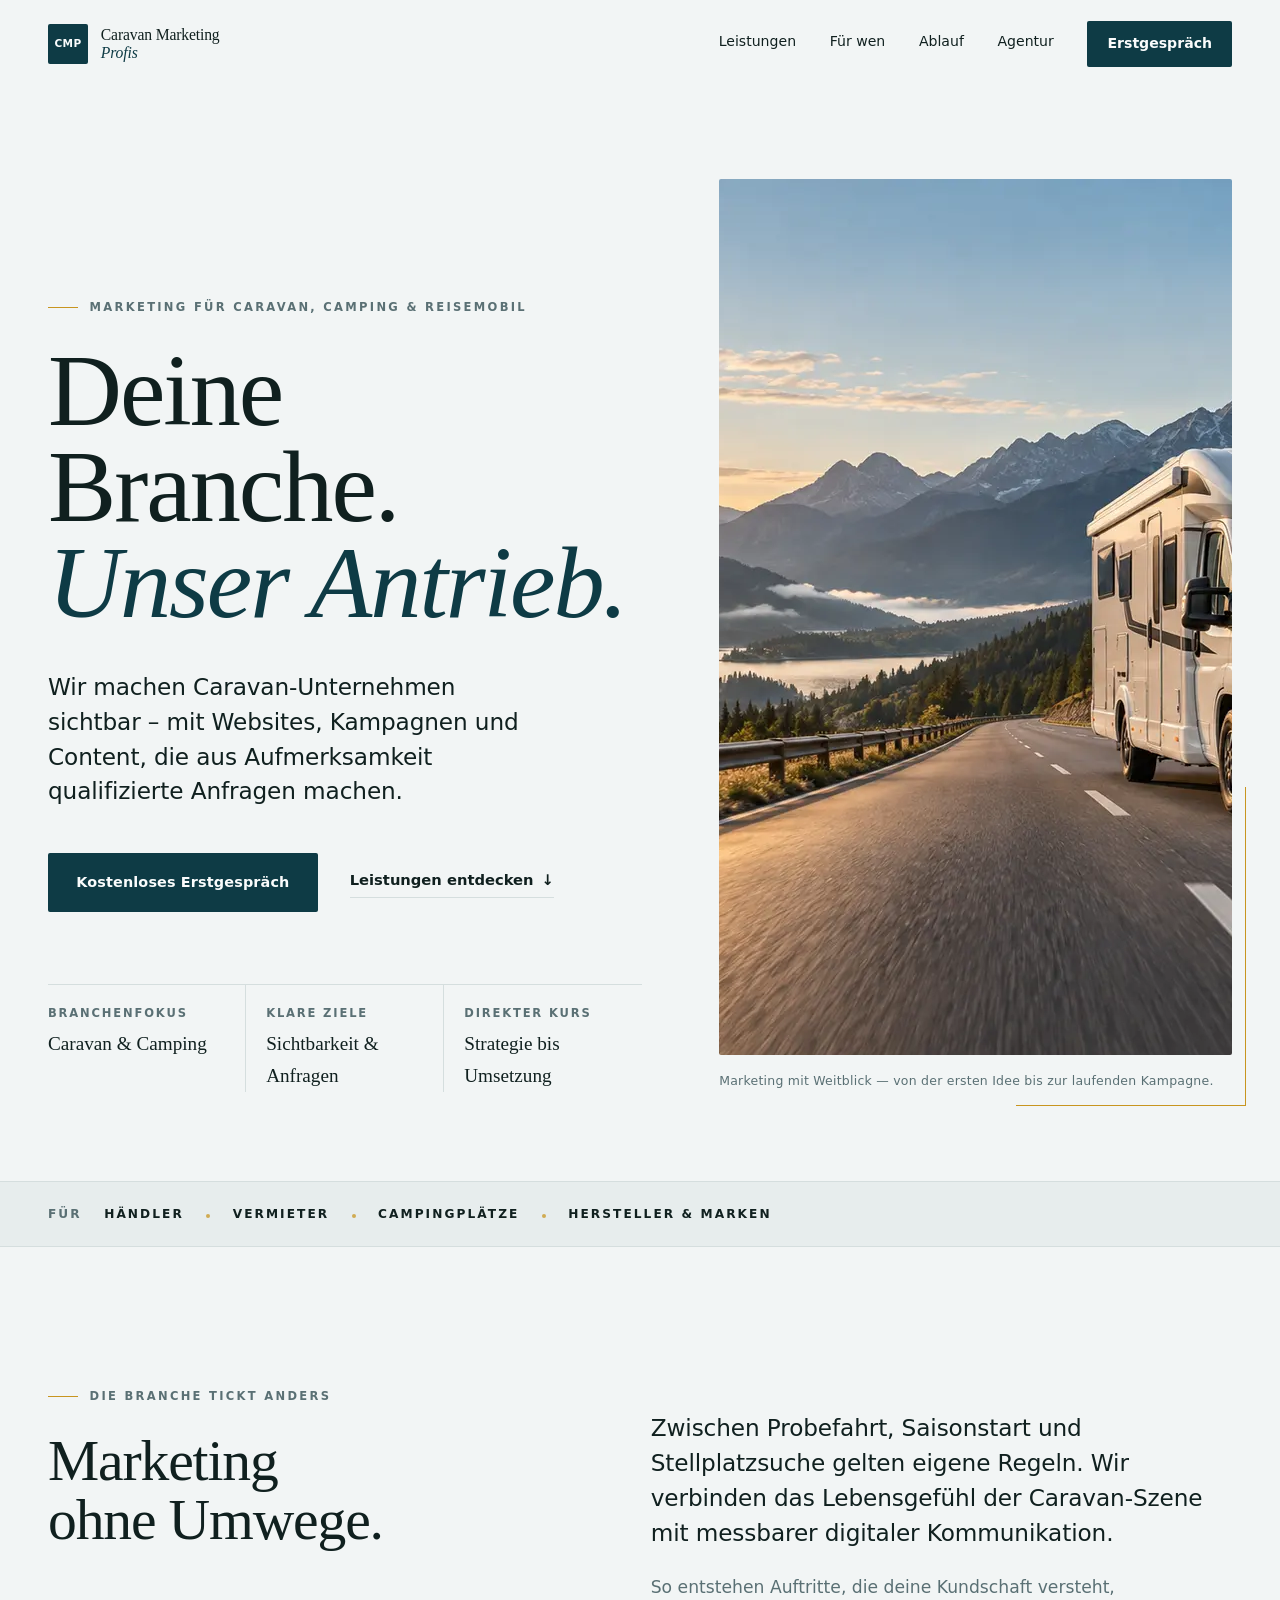
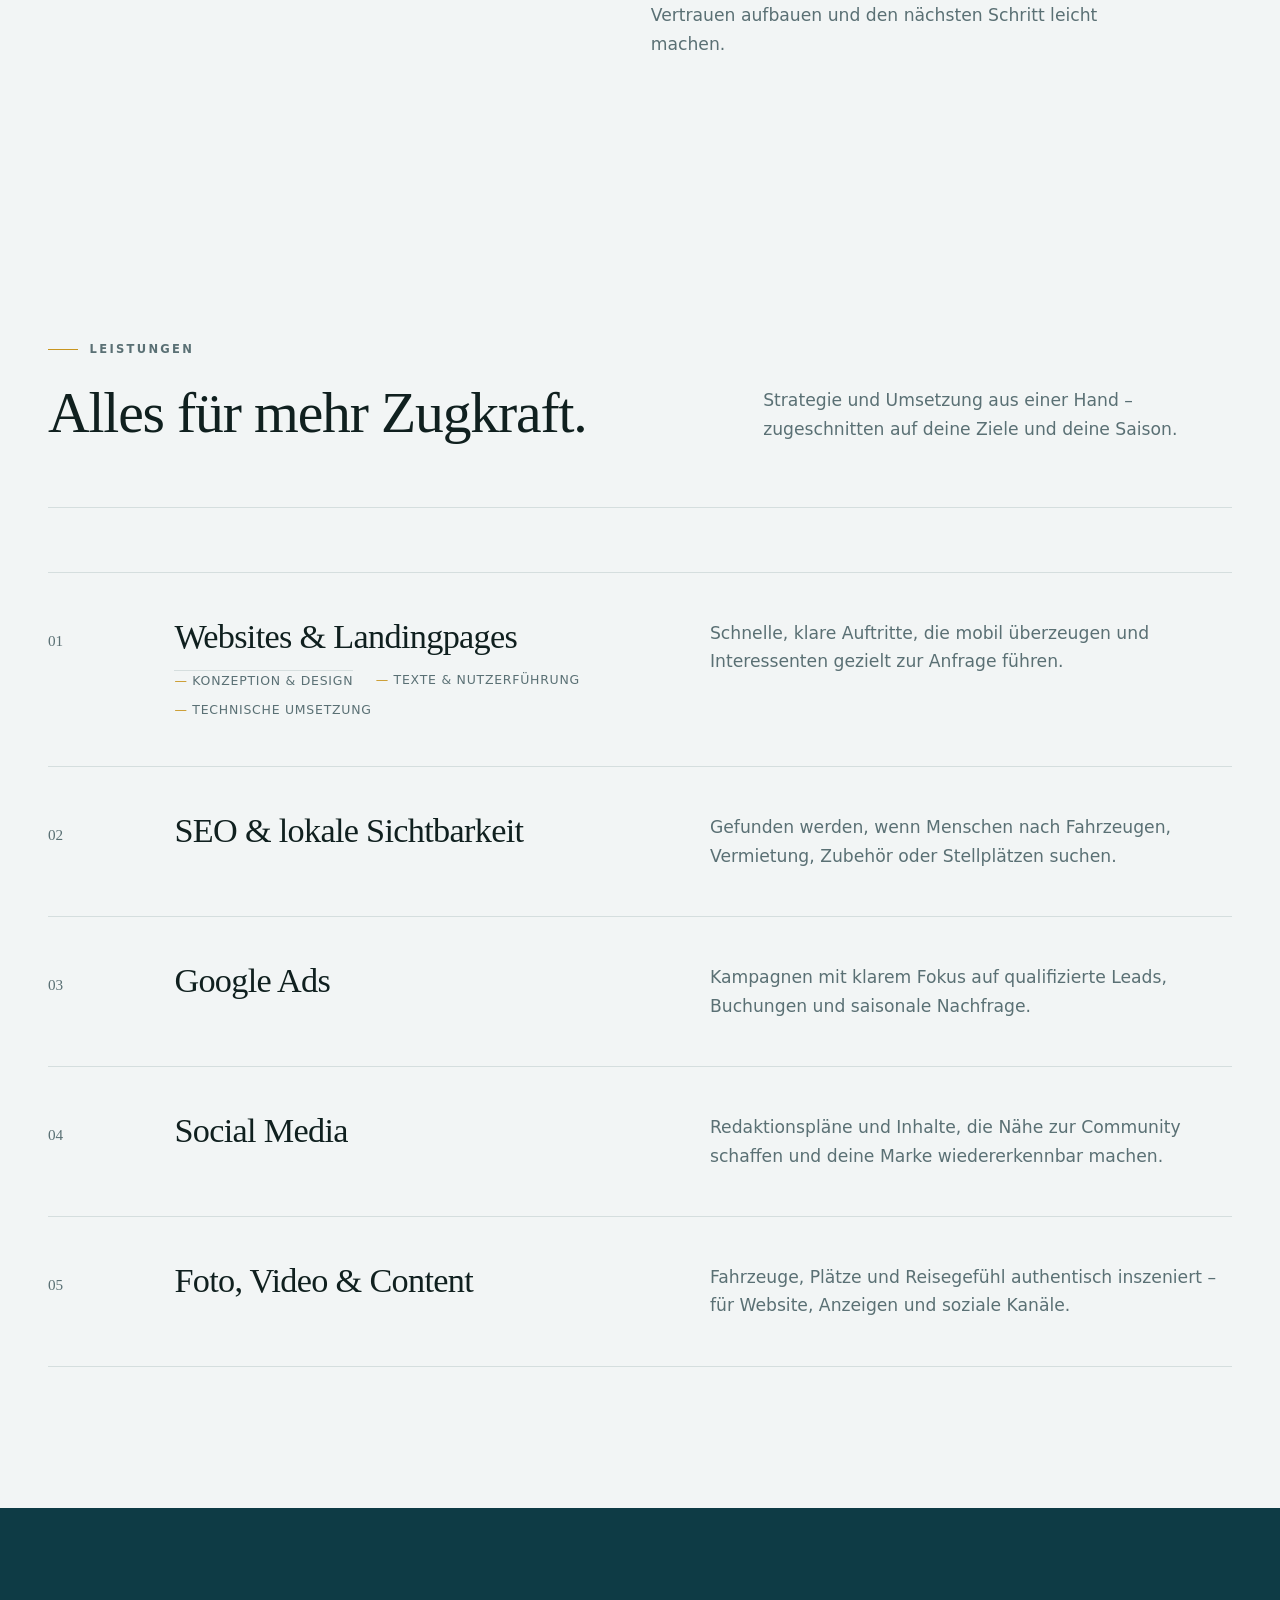
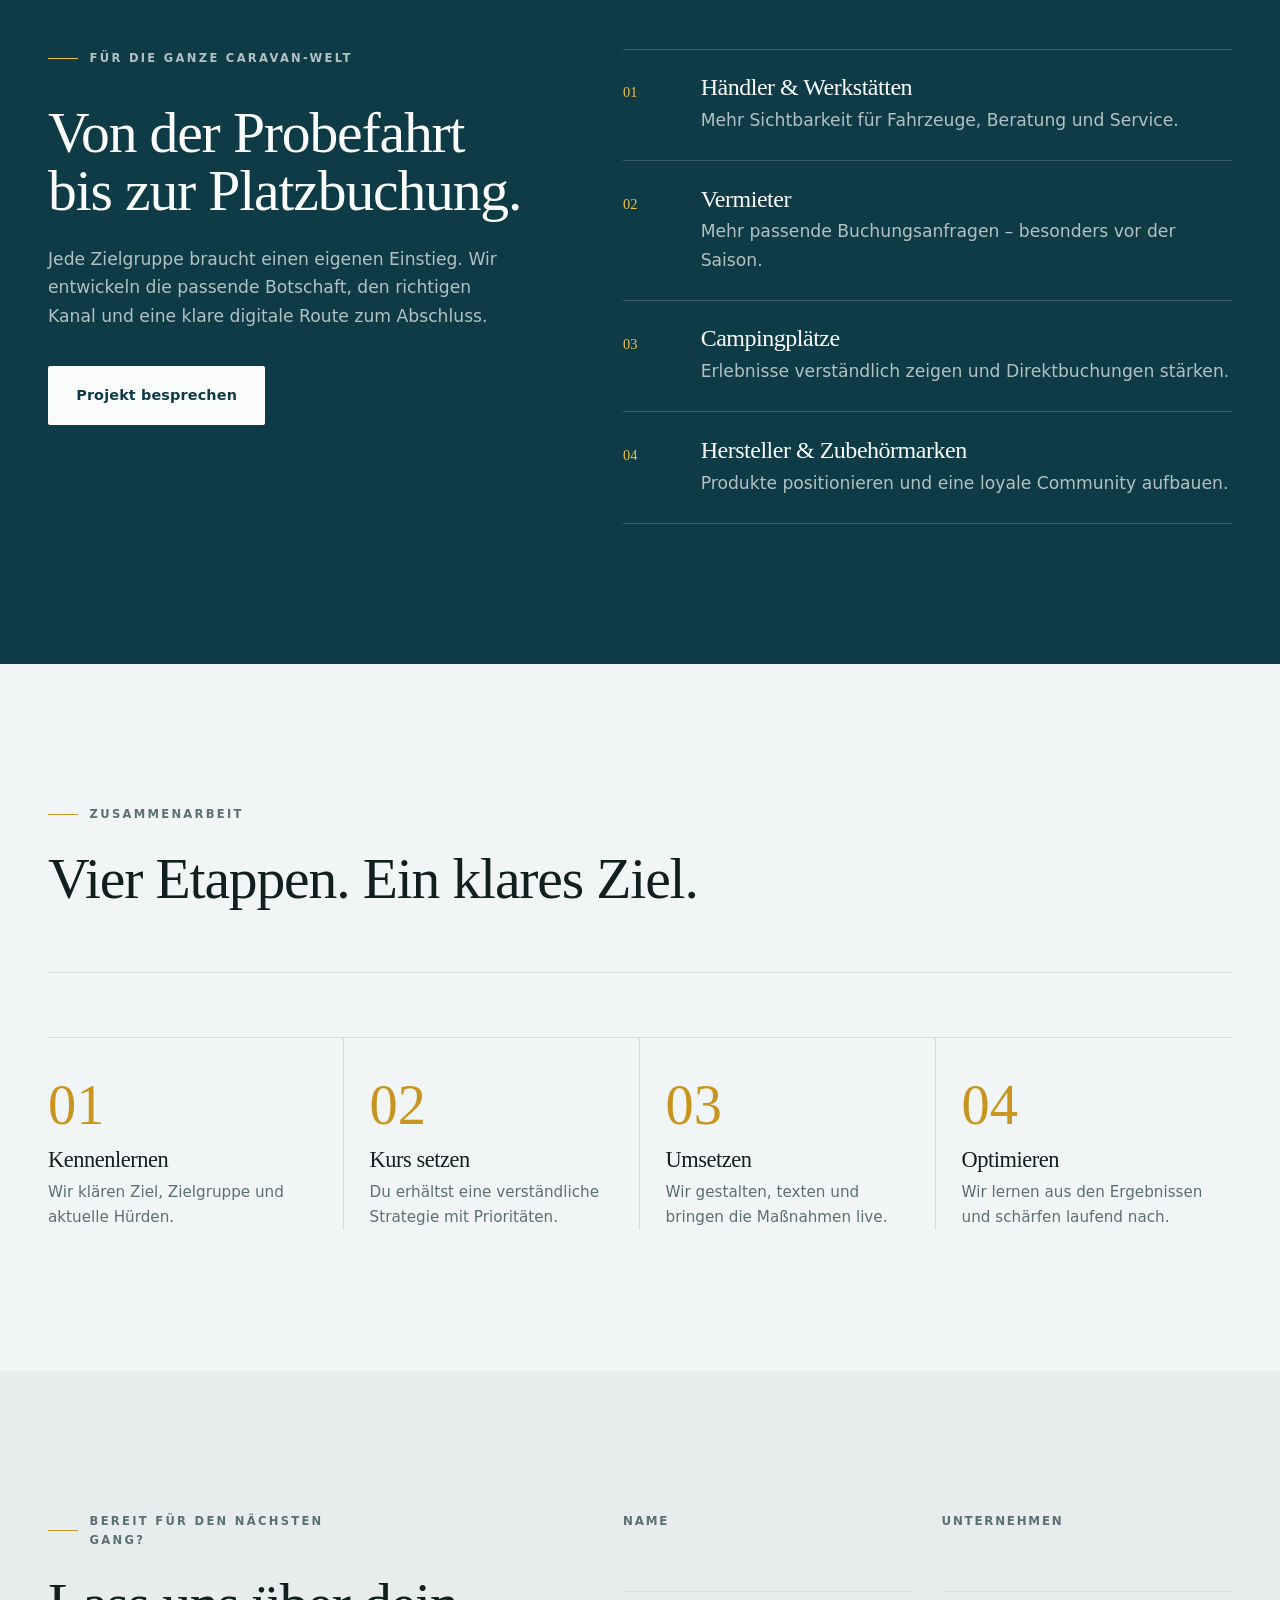
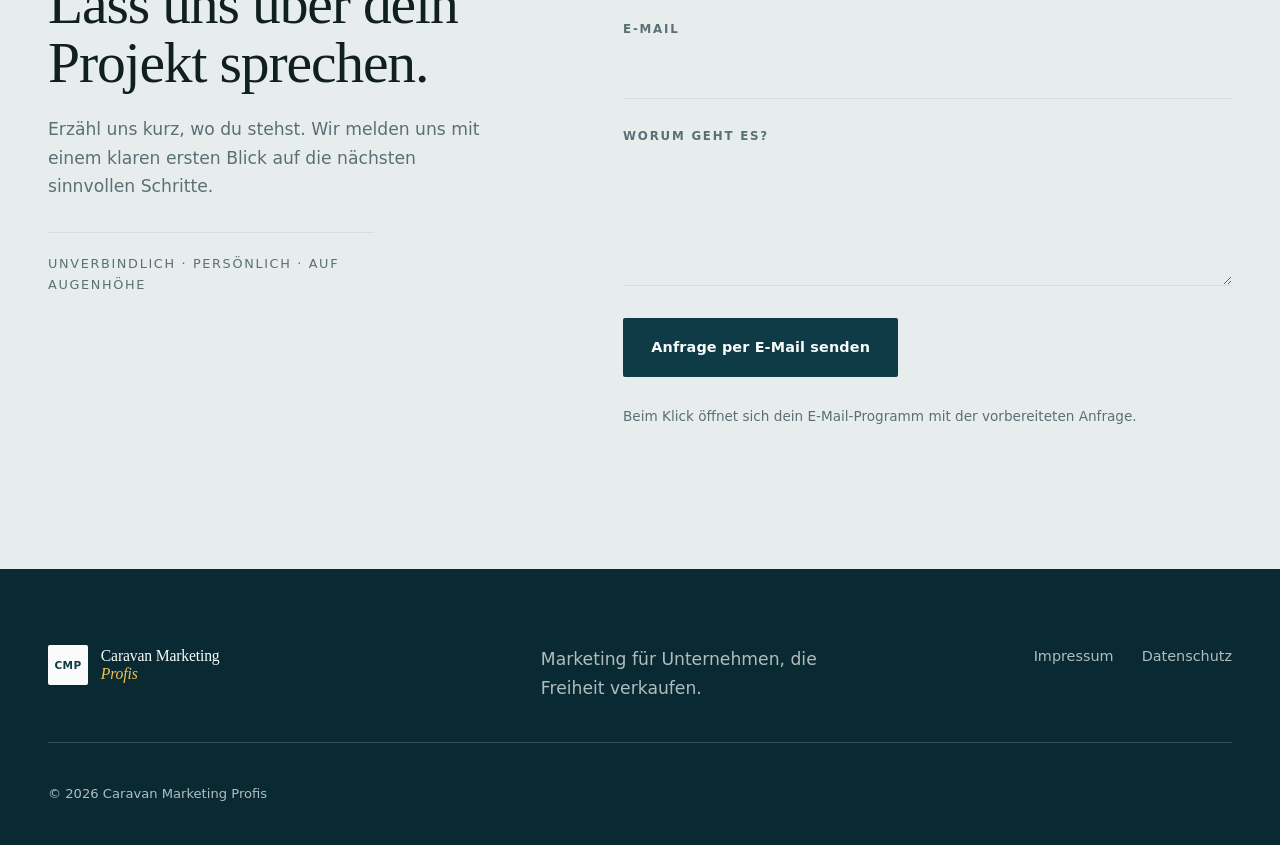
==== commit a4888419: "Website neu gestalten: Farbwelt "Küste & Frische", editoriale Aufmachung Die bisherige Gestaltung (F" ====
--- a/index.html
+++ b/index.html
@@ -7,10 +7,15 @@
       name="description"
       content="Caravan Marketing Profis entwickelt Websites, Kampagnen und Inhalte für Händler, Vermieter, Campingplätze und Marken der Caravan-Branche."
     />
-    <meta name="theme-color" content="#101719" />
+    <meta name="theme-color" content="#0e3b45" />
     <title>Caravan Marketing Profis — Marketing für die Caravan-Branche</title>
     <link rel="preload" href="assets/caravan-hero.webp" as="image" type="image/webp" />
     <link rel="stylesheet" href="styles.css" />
+    <noscript>
+      <style>
+        [data-reveal] { opacity: 1 !important; transform: none !important; }
+      </style>
+    </noscript>
     <script src="script.js" defer></script>
   </head>
   <body>
@@ -42,15 +47,15 @@
       <section class="hero" id="top">
         <div class="container hero-grid">
           <div class="hero-copy" data-reveal>
-            <p class="eyebrow"><span></span> Marketing für Caravan, Camping &amp; Reisemobil</p>
-            <h1>Deine Branche.<br /><em>Unser Antrieb.</em></h1>
-            <p class="hero-lead">
+            <p class="kicker">Marketing für Caravan, Camping &amp; Reisemobil</p>
+            <h1>Deine Branche.<em>Unser Antrieb.</em></h1>
+            <p class="lead hero-lead">
               Wir machen Caravan-Unternehmen sichtbar – mit Websites, Kampagnen und Content,
               die aus Aufmerksamkeit qualifizierte Anfragen machen.
             </p>
             <div class="hero-actions">
               <a class="button button-primary" href="#kontakt">Kostenloses Erstgespräch</a>
-              <a class="text-link" href="#leistungen">Leistungen entdecken <span aria-hidden="true">↘</span></a>
+              <a class="text-link" href="#leistungen">Leistungen entdecken <span aria-hidden="true">↓</span></a>
             </div>
             <ul class="hero-facts" aria-label="Unsere Arbeitsweise">
               <li><strong>Branchenfokus</strong><span>Caravan &amp; Camping</span></li>
@@ -66,10 +71,7 @@
               width="1400"
               height="876"
             />
-            <div class="hero-stamp" aria-hidden="true">
-              <span>Marketing</span>
-              <strong>mit Weitblick</strong>
-            </div>
+            <p class="hero-caption">Marketing mit Weitblick — von der ersten Idee bis zur laufenden Kampagne.</p>
           </div>
         </div>
       </section>
@@ -77,18 +79,21 @@
       <section class="audience-strip" aria-label="Zielgruppen">
         <div class="container strip-inner">
           <span>Für</span>
-          <p>Händler</p><i></i><p>Vermieter</p><i></i><p>Campingplätze</p><i></i><p>Hersteller &amp; Marken</p>
+          <p>Händler</p><i aria-hidden="true"></i>
+          <p>Vermieter</p><i aria-hidden="true"></i>
+          <p>Campingplätze</p><i aria-hidden="true"></i>
+          <p>Hersteller &amp; Marken</p>
         </div>
       </section>
 
       <section class="section intro" id="agentur">
         <div class="container intro-grid">
           <div data-reveal>
-            <p class="section-kicker">Die Branche tickt anders</p>
+            <p class="kicker">Die Branche tickt anders</p>
             <h2>Marketing ohne Umwege.</h2>
           </div>
           <div class="intro-copy" data-reveal>
-            <p class="intro-lead">
+            <p class="lead">
               Zwischen Probefahrt, Saisonstart und Stellplatzsuche gelten eigene Regeln.
               Wir verbinden das Lebensgefühl der Caravan-Szene mit messbarer digitaler Kommunikation.
             </p>
@@ -103,47 +108,63 @@
         <div class="container">
           <div class="section-heading" data-reveal>
             <div>
-              <p class="section-kicker">Leistungen</p>
+              <p class="kicker">Leistungen</p>
               <h2>Alles für mehr Zugkraft.</h2>
             </div>
             <p>Strategie und Umsetzung aus einer Hand – zugeschnitten auf deine Ziele und deine Saison.</p>
           </div>
 
-          <div class="service-grid">
-            <article class="service-card service-featured" data-reveal>
-              <span class="service-number">01</span>
-              <h3>Websites &amp; Landingpages</h3>
-              <p>Schnelle, klare Auftritte, die mobil überzeugen und Interessenten gezielt zur Anfrage führen.</p>
-              <ul><li>Konzeption &amp; Design</li><li>Texte &amp; Nutzerführung</li><li>Technische Umsetzung</li></ul>
-            </article>
-            <article class="service-card" data-reveal>
-              <span class="service-number">02</span>
-              <h3>SEO &amp; lokale Sichtbarkeit</h3>
-              <p>Gefunden werden, wenn Menschen nach Fahrzeugen, Vermietung, Zubehör oder Stellplätzen suchen.</p>
-            </article>
-            <article class="service-card" data-reveal>
-              <span class="service-number">03</span>
-              <h3>Google Ads</h3>
-              <p>Kampagnen mit klarem Fokus auf qualifizierte Leads, Buchungen und saisonale Nachfrage.</p>
-            </article>
-            <article class="service-card" data-reveal>
-              <span class="service-number">04</span>
-              <h3>Social Media</h3>
-              <p>Redaktionspläne und Inhalte, die Nähe zur Community schaffen und deine Marke wiedererkennbar machen.</p>
-            </article>
-            <article class="service-card" data-reveal>
-              <span class="service-number">05</span>
-              <h3>Foto, Video &amp; Content</h3>
-              <p>Fahrzeuge, Plätze und Reisegefühl authentisch inszeniert – für Website, Anzeigen und soziale Kanäle.</p>
-            </article>
-          </div>
-        </div>
-      </section>
-
-      <section class="section sectors" id="branchen">
+          <ul class="service-list">
+            <li data-reveal>
+              <article class="service-row">
+                <span class="service-number">01</span>
+                <div>
+                  <h3>Websites &amp; Landingpages</h3>
+                  <ul class="service-tags">
+                    <li>Konzeption &amp; Design</li>
+                    <li>Texte &amp; Nutzerführung</li>
+                    <li>Technische Umsetzung</li>
+                  </ul>
+                </div>
+                <p>Schnelle, klare Auftritte, die mobil überzeugen und Interessenten gezielt zur Anfrage führen.</p>
+              </article>
+            </li>
+            <li data-reveal>
+              <article class="service-row">
+                <span class="service-number">02</span>
+                <div><h3>SEO &amp; lokale Sichtbarkeit</h3></div>
+                <p>Gefunden werden, wenn Menschen nach Fahrzeugen, Vermietung, Zubehör oder Stellplätzen suchen.</p>
+              </article>
+            </li>
+            <li data-reveal>
+              <article class="service-row">
+                <span class="service-number">03</span>
+                <div><h3>Google Ads</h3></div>
+                <p>Kampagnen mit klarem Fokus auf qualifizierte Leads, Buchungen und saisonale Nachfrage.</p>
+              </article>
+            </li>
+            <li data-reveal>
+              <article class="service-row">
+                <span class="service-number">04</span>
+                <div><h3>Social Media</h3></div>
+                <p>Redaktionspläne und Inhalte, die Nähe zur Community schaffen und deine Marke wiedererkennbar machen.</p>
+              </article>
+            </li>
+            <li data-reveal>
+              <article class="service-row">
+                <span class="service-number">05</span>
+                <div><h3>Foto, Video &amp; Content</h3></div>
+                <p>Fahrzeuge, Plätze und Reisegefühl authentisch inszeniert – für Website, Anzeigen und soziale Kanäle.</p>
+              </article>
+            </li>
+          </ul>
+        </div>
+      </section>
+
+      <section class="section sectors on-deep" id="branchen">
         <div class="container sectors-grid">
           <div class="sectors-copy" data-reveal>
-            <p class="section-kicker light">Für die ganze Caravan-Welt</p>
+            <p class="kicker on-dark">Für die ganze Caravan-Welt</p>
             <h2>Von der Probefahrt bis zur Platzbuchung.</h2>
             <p>
               Jede Zielgruppe braucht einen eigenen Einstieg. Wir entwickeln die passende Botschaft,
@@ -151,12 +172,24 @@
             </p>
             <a class="button button-light" href="#kontakt">Projekt besprechen</a>
           </div>
-          <div class="sector-list" data-reveal>
-            <article><span>01</span><div><h3>Händler &amp; Werkstätten</h3><p>Mehr Sichtbarkeit für Fahrzeuge, Beratung und Service.</p></div></article>
-            <article><span>02</span><div><h3>Vermieter</h3><p>Mehr passende Buchungsanfragen – besonders vor der Saison.</p></div></article>
-            <article><span>03</span><div><h3>Campingplätze</h3><p>Erlebnisse verständlich zeigen und Direktbuchungen stärken.</p></div></article>
-            <article><span>04</span><div><h3>Hersteller &amp; Zubehörmarken</h3><p>Produkte positionieren und eine loyale Community aufbauen.</p></div></article>
-          </div>
+          <ul class="sector-list" data-reveal>
+            <li>
+              <span>01</span>
+              <div><h3>Händler &amp; Werkstätten</h3><p>Mehr Sichtbarkeit für Fahrzeuge, Beratung und Service.</p></div>
+            </li>
+            <li>
+              <span>02</span>
+              <div><h3>Vermieter</h3><p>Mehr passende Buchungsanfragen – besonders vor der Saison.</p></div>
+            </li>
+            <li>
+              <span>03</span>
+              <div><h3>Campingplätze</h3><p>Erlebnisse verständlich zeigen und Direktbuchungen stärken.</p></div>
+            </li>
+            <li>
+              <span>04</span>
+              <div><h3>Hersteller &amp; Zubehörmarken</h3><p>Produkte positionieren und eine loyale Community aufbauen.</p></div>
+            </li>
+          </ul>
         </div>
       </section>
 
@@ -164,7 +197,7 @@
         <div class="container">
           <div class="section-heading compact" data-reveal>
             <div>
-              <p class="section-kicker">Zusammenarbeit</p>
+              <p class="kicker">Zusammenarbeit</p>
               <h2>Vier Etappen. Ein klares Ziel.</h2>
             </div>
           </div>
@@ -180,7 +213,7 @@
       <section class="section contact" id="kontakt">
         <div class="container contact-panel" data-reveal>
           <div class="contact-copy">
-            <p class="section-kicker light">Bereit für den nächsten Gang?</p>
+            <p class="kicker">Bereit für den nächsten Gang?</p>
             <h2>Lass uns über dein Projekt sprechen.</h2>
             <p>Erzähl uns kurz, wo du stehst. Wir melden uns mit einem klaren ersten Blick auf die nächsten sinnvollen Schritte.</p>
             <p class="contact-note">Unverbindlich · persönlich · auf Augenhöhe</p>
@@ -200,15 +233,17 @@
     </main>
 
     <footer class="site-footer">
-      <div class="container footer-grid">
-        <a class="brand footer-brand" href="#top" aria-label="Zurück nach oben">
-          <span class="brand-mark" aria-hidden="true">CMP</span>
-          <span class="brand-name">Caravan Marketing<br /><strong>Profis</strong></span>
-        </a>
-        <p>Marketing für Unternehmen, die Freiheit verkaufen.</p>
-        <div class="footer-links">
-          <a href="impressum.html">Impressum</a>
-          <a href="datenschutz.html">Datenschutz</a>
+      <div class="container">
+        <div class="footer-grid">
+          <a class="brand footer-brand" href="#top" aria-label="Zurück nach oben">
+            <span class="brand-mark" aria-hidden="true">CMP</span>
+            <span class="brand-name">Caravan Marketing<br /><strong>Profis</strong></span>
+          </a>
+          <p>Marketing für Unternehmen, die Freiheit verkaufen.</p>
+          <div class="footer-links">
+            <a href="impressum.html">Impressum</a>
+            <a href="datenschutz.html">Datenschutz</a>
+          </div>
         </div>
         <p class="copyright">© <span data-year></span> Caravan Marketing Profis</p>
       </div>
--- a/styles.css
+++ b/styles.css
@@ -1,224 +1,606 @@
+/* =========================================================
+   Caravan Marketing Profis — "Küste & Frische", editorial
+   Farbsystem: Off-White / Petrol / Sonnengelb (sparsam)
+   ========================================================= */
+
 :root {
-  --ink: #101719;
-  --ink-soft: #192326;
-  --paper: #f4f7f6;
-  --white: #ffffff;
-  --muted: #617074;
-  --line: #d8dfde;
-  --amber: #ffad32;
-  --amber-dark: #df8611;
-  --teal: #184f58;
-  --radius: 1.15rem;
-  --shadow: 0 24px 70px rgba(8, 19, 22, 0.15);
-}
-
-* { box-sizing: border-box; }
+  /* Flächen */
+  --paper: #f2f5f5;
+  --paper-lift: #fafcfc;
+  --shell: #e7eded;
+
+  /* Petrol */
+  --deep: #0e3b45;
+  --deep-2: #092a32;
+  --deep-3: #062026;
+
+  /* Schrift */
+  --ink: #10201f;
+  --muted: #5a7074;
+  --muted-light: rgba(242, 245, 245, 0.72);
+
+  /* Linien */
+  --line: #d5dede;
+  --line-soft: #e4ebeb;
+  --line-dark: rgba(242, 245, 245, 0.18);
+
+  /* Akzent — bewusst sparsam */
+  --sun: #f2c14e;
+  --sun-deep: #c8951f;
+
+  /* Typografie */
+  --serif: "Iowan Old Style", "Palatino Linotype", "Book Antiqua", Palatino, Georgia, ui-serif, serif;
+  --sans: Inter, ui-sans-serif, system-ui, -apple-system, BlinkMacSystemFont, "Segoe UI", Roboto, sans-serif;
+
+  /* Rhythmus */
+  --gutter: clamp(1.25rem, 4vw, 3rem);
+  --section-y: clamp(5.5rem, 11vw, 10.5rem);
+}
+
+*,
+*::before,
+*::after { box-sizing: border-box; }
+
 html { scroll-behavior: smooth; }
-section[id] { scroll-margin-top: 5.4rem; }
+section[id] { scroll-margin-top: 6rem; }
+
 body {
   margin: 0;
   color: var(--ink);
   background: var(--paper);
-  font-family: Inter, ui-sans-serif, system-ui, -apple-system, BlinkMacSystemFont, "Segoe UI", sans-serif;
-  font-size: 1rem;
-  line-height: 1.6;
+  font-family: var(--sans);
+  font-size: clamp(1rem, 0.97rem + 0.15vw, 1.075rem);
+  line-height: 1.65;
   -webkit-font-smoothing: antialiased;
+  text-rendering: optimizeLegibility;
 }
 body.menu-open { overflow: hidden; }
+
 a { color: inherit; text-decoration: none; }
 img { display: block; max-width: 100%; }
-button, input, textarea { font: inherit; }
-:focus-visible { outline: 3px solid var(--amber); outline-offset: 4px; }
-.container { width: min(1180px, calc(100% - 2.5rem)); margin-inline: auto; }
-.section { padding: clamp(5rem, 9vw, 8.5rem) 0; }
-.sr-only { position: absolute; width: 1px; height: 1px; padding: 0; margin: -1px; overflow: hidden; clip: rect(0, 0, 0, 0); white-space: nowrap; border: 0; }
-.skip-link { position: fixed; left: 1rem; top: -5rem; z-index: 100; background: var(--white); padding: 0.8rem 1rem; border-radius: 0.5rem; }
+button, input, textarea { font: inherit; color: inherit; }
+:focus-visible { outline: 2px solid var(--sun-deep); outline-offset: 3px; border-radius: 2px; }
+
+h1, h2, h3 {
+  font-family: var(--serif);
+  font-weight: 400;
+  letter-spacing: -0.02em;
+  line-height: 1.02;
+  margin: 0;
+  text-wrap: balance;
+}
+p { margin: 0 0 1.15em; }
+p:last-child { margin-bottom: 0; }
+
+.container { width: min(1220px, calc(100% - 2 * var(--gutter))); margin-inline: auto; }
+.container-narrow { width: min(760px, calc(100% - 2 * var(--gutter))); margin-inline: auto; }
+.section { padding: var(--section-y) 0; }
+
+.sr-only {
+  position: absolute; width: 1px; height: 1px; padding: 0; margin: -1px;
+  overflow: hidden; clip: rect(0, 0, 0, 0); white-space: nowrap; border: 0;
+}
+.skip-link {
+  position: fixed; left: 1rem; top: -6rem; z-index: 100;
+  background: var(--deep); color: var(--paper);
+  padding: 0.85rem 1.15rem; border-radius: 2px; font-size: 0.9rem; font-weight: 600;
+}
 .skip-link:focus { top: 1rem; }
 
+/* ---------- Auszeichnungen ---------- */
+
+.kicker {
+  display: flex; align-items: center; gap: 0.7rem;
+  margin: 0 0 1.6rem;
+  font-family: var(--sans);
+  font-size: 0.72rem; font-weight: 600;
+  letter-spacing: 0.2em; text-transform: uppercase;
+  color: var(--muted);
+}
+.kicker::before {
+  content: ""; width: 1.9rem; height: 1px; flex: none;
+  background: var(--sun-deep);
+}
+.kicker.on-dark { color: var(--muted-light); }
+.kicker.on-dark::before { background: var(--sun); }
+
+.lead {
+  font-size: clamp(1.15rem, 1.02rem + 0.6vw, 1.45rem);
+  line-height: 1.5;
+  color: var(--ink);
+  letter-spacing: -0.005em;
+}
+.muted { color: var(--muted); }
+
+/* ---------- Buttons ---------- */
+
+.button {
+  display: inline-flex; align-items: center; gap: 0.65rem;
+  padding: 1.05rem 1.7rem;
+  font-size: 0.9rem; font-weight: 600; letter-spacing: 0.01em;
+  border: 1px solid transparent; border-radius: 2px; cursor: pointer;
+  transition: background 180ms ease, color 180ms ease, border-color 180ms ease, transform 180ms ease;
+}
+.button:hover { transform: translateY(-2px); }
+.button-primary { background: var(--deep); color: var(--paper-lift); }
+.button-primary:hover { background: var(--deep-2); }
+.button-light { background: var(--paper-lift); color: var(--deep); }
+.button-light:hover { background: #fff; }
+.button-ghost { border-color: var(--line); color: var(--ink); background: transparent; }
+.button-ghost:hover { border-color: var(--deep); }
+
+.text-link {
+  display: inline-flex; align-items: baseline; gap: 0.5rem;
+  font-size: 0.92rem; font-weight: 600;
+  padding-bottom: 0.3rem;
+  border-bottom: 1px solid var(--line);
+  transition: border-color 180ms ease, gap 180ms ease;
+}
+.text-link:hover { border-color: var(--sun-deep); gap: 0.8rem; }
+
+/* ---------- Header ---------- */
+
 .site-header {
-  position: fixed;
-  inset: 0 0 auto;
-  z-index: 50;
-  color: var(--white);
-  transition: background 180ms ease, box-shadow 180ms ease;
-}
-.site-header.is-scrolled { background: rgba(16, 23, 25, 0.94); box-shadow: 0 10px 30px rgba(0, 0, 0, 0.16); backdrop-filter: blur(14px); }
-.header-inner { min-height: 5.4rem; display: flex; align-items: center; justify-content: space-between; gap: 2rem; }
-.brand { display: inline-flex; align-items: center; gap: 0.75rem; font-size: 0.8rem; line-height: 1.05; letter-spacing: 0.02em; }
-.brand-mark { display: grid; place-items: center; width: 2.65rem; aspect-ratio: 1; color: var(--ink); background: var(--amber); border-radius: 0.7rem 0.7rem 0.7rem 0.15rem; font-weight: 900; font-size: 0.72rem; letter-spacing: -0.03em; }
-.brand-name strong { color: var(--amber); font-weight: 800; }
-.main-nav { display: flex; align-items: center; gap: 1.75rem; font-size: 0.9rem; font-weight: 650; }
-.main-nav > a:not(.nav-cta) { opacity: 0.78; transition: opacity 160ms ease; }
-.main-nav > a:not(.nav-cta):hover { opacity: 1; }
-.nav-cta { padding: 0.7rem 1rem; color: var(--ink); background: var(--amber); border-radius: 999px; }
-.menu-toggle { display: none; width: 2.8rem; height: 2.8rem; border: 0; background: transparent; color: inherit; cursor: pointer; }
-.menu-toggle span:not(.sr-only) { display: block; width: 1.5rem; height: 2px; margin: 0.38rem auto; background: currentColor; transition: transform 160ms ease; }
-
-.hero { position: relative; min-height: 100svh; padding: 8rem 0 3.5rem; color: var(--white); background: var(--ink); overflow: hidden; display: grid; align-items: center; }
-.hero::before { content: ""; position: absolute; width: 35rem; height: 35rem; left: -16rem; bottom: -22rem; border: 1px solid rgba(255, 173, 50, 0.22); border-radius: 50%; box-shadow: 0 0 0 4rem rgba(255, 173, 50, 0.035), 0 0 0 9rem rgba(255, 173, 50, 0.025); }
-.hero-grid { position: relative; display: grid; grid-template-columns: minmax(0, 0.92fr) minmax(28rem, 1.08fr); gap: clamp(2.5rem, 6vw, 6rem); align-items: center; }
-.eyebrow, .section-kicker { margin: 0 0 1.2rem; color: var(--teal); font-size: 0.78rem; font-weight: 800; letter-spacing: 0.14em; text-transform: uppercase; }
-.eyebrow { color: #c8d8d9; display: flex; align-items: center; gap: 0.7rem; }
-.eyebrow span { width: 2rem; height: 2px; background: var(--amber); }
-h1, h2, h3, p { margin-top: 0; }
-h1, h2 { font-weight: 850; letter-spacing: -0.055em; line-height: 0.98; }
-h1 { margin-bottom: 1.6rem; font-size: clamp(3.4rem, 5.7vw, 4.5rem); }
-h1 em { color: var(--amber); font-style: normal; }
-h2 { margin-bottom: 1.5rem; font-size: clamp(2.6rem, 5.6vw, 5.25rem); }
-h3 { line-height: 1.15; letter-spacing: -0.025em; }
-.hero-lead { max-width: 40rem; margin-bottom: 2rem; color: #c6d0d1; font-size: clamp(1.08rem, 1.6vw, 1.3rem); }
-.hero-actions { display: flex; align-items: center; flex-wrap: wrap; gap: 1.4rem; }
-.button { display: inline-flex; min-height: 3.35rem; align-items: center; justify-content: center; border: 0; border-radius: 999px; padding: 0.9rem 1.35rem; font-weight: 800; cursor: pointer; transition: transform 160ms ease, background 160ms ease; }
-.button:hover { transform: translateY(-2px); }
-.button-primary { color: var(--ink); background: var(--amber); }
-.button-primary:hover { background: #ffc05e; }
-.text-link { font-weight: 750; border-bottom: 1px solid rgba(255, 255, 255, 0.32); padding: 0.45rem 0; }
-.text-link span { color: var(--amber); padding-left: 0.4rem; }
-.hero-facts { display: grid; grid-template-columns: repeat(3, 1fr); gap: 1rem; list-style: none; padding: 2rem 0 0; margin: 2.2rem 0 0; border-top: 1px solid rgba(255, 255, 255, 0.13); }
-.hero-facts li { display: grid; gap: 0.15rem; }
-.hero-facts strong { color: var(--white); font-size: 0.83rem; }
-.hero-facts span { color: #8fa1a4; font-size: 0.72rem; }
+  position: fixed; inset: 0 0 auto; z-index: 50;
+  transition: background 220ms ease, border-color 220ms ease;
+  border-bottom: 1px solid transparent;
+}
+.site-header.is-scrolled {
+  background: rgba(242, 245, 245, 0.9);
+  backdrop-filter: blur(12px);
+  border-bottom-color: var(--line);
+}
+.header-inner {
+  min-height: 5.5rem;
+  display: flex; align-items: center; justify-content: space-between; gap: 2rem;
+}
+
+.brand { display: inline-flex; align-items: center; gap: 0.8rem; }
+.brand-mark {
+  display: grid; place-items: center;
+  width: 2.5rem; aspect-ratio: 1;
+  background: var(--deep); color: var(--paper-lift);
+  border-radius: 2px;
+  font-size: 0.66rem; font-weight: 700; letter-spacing: 0.04em;
+}
+.brand-name {
+  font-family: var(--serif);
+  font-size: 0.98rem; line-height: 1.15; letter-spacing: -0.01em;
+}
+.brand-name strong { font-weight: 400; font-style: italic; color: var(--deep); }
+
+.main-nav {
+  display: flex; align-items: center; gap: 2.1rem;
+  font-size: 0.88rem; font-weight: 500;
+}
+.main-nav > a:not(.nav-cta) {
+  padding-bottom: 0.25rem;
+  border-bottom: 1px solid transparent;
+  transition: border-color 180ms ease;
+}
+.main-nav > a:not(.nav-cta):hover { border-bottom-color: var(--sun-deep); }
+.nav-cta {
+  padding: 0.7rem 1.25rem;
+  background: var(--deep); color: var(--paper-lift);
+  border-radius: 2px; font-weight: 600;
+  transition: background 180ms ease;
+}
+.nav-cta:hover { background: var(--deep-2); }
+
+.menu-toggle {
+  display: none; width: 2.75rem; height: 2.75rem;
+  border: 0; background: transparent; cursor: pointer;
+}
+.menu-toggle span:not(.sr-only) {
+  display: block; width: 1.4rem; height: 1.5px;
+  margin: 0.36rem auto; background: currentColor;
+  transition: transform 200ms ease, opacity 200ms ease;
+}
+.menu-toggle[aria-expanded="true"] span:not(.sr-only):first-of-type { transform: translateY(0.29rem) rotate(45deg); }
+.menu-toggle[aria-expanded="true"] span:not(.sr-only):last-of-type { transform: translateY(-0.29rem) rotate(-45deg); }
+
+/* ---------- Hero ---------- */
+
+.hero {
+  padding: clamp(8rem, 14vw, 11.5rem) 0 clamp(3.5rem, 7vw, 6rem);
+  background: var(--paper);
+}
+.hero-grid {
+  display: grid;
+  grid-template-columns: minmax(0, 1.02fr) minmax(0, 0.88fr);
+  gap: clamp(2.5rem, 6vw, 5.5rem);
+  align-items: end;
+}
+.hero h1 {
+  font-size: clamp(3rem, 1.4rem + 6.6vw, 6.4rem);
+  line-height: 0.94;
+  margin-bottom: clamp(1.75rem, 3vw, 2.5rem);
+}
+.hero h1 em {
+  display: block;
+  font-style: italic;
+  color: var(--deep);
+}
+.hero-lead { max-width: 34ch; margin-bottom: clamp(2rem, 4vw, 2.75rem); }
+.hero-actions {
+  display: flex; flex-wrap: wrap; align-items: center;
+  gap: 1.25rem 2rem;
+  margin-bottom: clamp(2.75rem, 6vw, 4.5rem);
+}
+
+.hero-facts {
+  display: grid; grid-template-columns: repeat(3, minmax(0, 1fr));
+  gap: 0;
+  margin: 0; padding: 0; list-style: none;
+  border-top: 1px solid var(--line);
+}
+.hero-facts li {
+  padding: 1.15rem 1.25rem 0 0;
+  border-right: 1px solid var(--line);
+}
+.hero-facts li:last-child { border-right: 0; }
+.hero-facts li + li { padding-left: 1.25rem; }
+.hero-facts strong {
+  display: block;
+  font-size: 0.72rem; font-weight: 600;
+  letter-spacing: 0.16em; text-transform: uppercase;
+  color: var(--muted);
+  margin-bottom: 0.35rem;
+}
+.hero-facts span {
+  font-family: var(--serif);
+  font-size: clamp(1rem, 0.9rem + 0.4vw, 1.2rem);
+}
+
 .hero-visual { position: relative; }
-.hero-visual::before { content: ""; position: absolute; inset: -1.1rem 1.1rem 1.1rem -1.1rem; border: 1px solid rgba(255, 173, 50, 0.42); border-radius: 1.7rem 1.7rem 1.7rem 0.45rem; }
-.hero-visual img { position: relative; width: 100%; min-height: 35rem; object-fit: cover; object-position: 58% center; border-radius: 1.45rem 1.45rem 1.45rem 0.35rem; box-shadow: var(--shadow); }
-.hero-visual::after { content: ""; position: absolute; inset: 0; border-radius: 1.45rem 1.45rem 1.45rem 0.35rem; background: linear-gradient(90deg, rgba(16,23,25,0.2), transparent 38%, rgba(16,23,25,0.18)); pointer-events: none; }
-.hero-stamp { position: absolute; z-index: 2; right: -1rem; bottom: 2rem; display: grid; padding: 1rem 1.2rem; color: var(--ink); background: var(--amber); border-radius: 0.8rem 0.8rem 0.8rem 0.2rem; line-height: 1.1; transform: rotate(-2deg); }
-.hero-stamp span { font-size: 0.7rem; text-transform: uppercase; letter-spacing: 0.14em; }
-
-.audience-strip { color: var(--white); background: var(--teal); }
-.strip-inner { min-height: 5.2rem; display: flex; justify-content: center; align-items: center; gap: clamp(0.7rem, 2.2vw, 2rem); font-size: clamp(0.74rem, 1.2vw, 0.95rem); font-weight: 750; text-transform: uppercase; letter-spacing: 0.07em; white-space: nowrap; overflow: hidden; }
-.strip-inner span { color: var(--amber); }
+.hero-visual img {
+  width: 100%;
+  aspect-ratio: 4 / 5;
+  object-fit: cover;
+  border-radius: 2px;
+}
+.hero-visual::after {
+  content: ""; position: absolute; inset: auto -0.9rem -0.9rem auto;
+  width: 45%; height: 35%;
+  border-right: 1px solid var(--sun-deep);
+  border-bottom: 1px solid var(--sun-deep);
+  pointer-events: none;
+}
+.hero-caption {
+  margin-top: 1rem;
+  font-size: 0.78rem; letter-spacing: 0.02em;
+  color: var(--muted);
+}
+
+/* ---------- Zielgruppen-Zeile ---------- */
+
+.audience-strip {
+  border-block: 1px solid var(--line);
+  background: var(--shell);
+}
+.strip-inner {
+  display: flex; flex-wrap: wrap; align-items: baseline;
+  gap: 0.75rem 1.4rem;
+  padding: 1.35rem 0;
+  font-size: 0.76rem; font-weight: 600;
+  letter-spacing: 0.17em; text-transform: uppercase;
+}
+.strip-inner > span { color: var(--muted); }
 .strip-inner p { margin: 0; }
-.strip-inner i { width: 0.28rem; height: 0.28rem; background: var(--amber); border-radius: 50%; flex: 0 0 auto; }
-
-.intro-grid { display: grid; grid-template-columns: 0.92fr 1.08fr; gap: clamp(3rem, 8vw, 8rem); align-items: start; }
-.intro h2 { max-width: 8ch; }
-.intro-copy { padding-top: 2.5rem; }
-.intro-copy p { max-width: 45rem; color: var(--muted); font-size: 1.06rem; }
-.intro-copy .intro-lead { color: var(--ink); font-size: clamp(1.35rem, 2.4vw, 2rem); line-height: 1.4; letter-spacing: -0.025em; }
-
-.services { background: var(--white); }
-.section-heading { display: flex; justify-content: space-between; gap: 3rem; align-items: end; margin-bottom: 3.5rem; }
-.section-heading h2 { margin-bottom: 0; max-width: 13ch; }
-.section-heading > p { max-width: 30rem; margin-bottom: 0.6rem; color: var(--muted); }
-.service-grid { display: grid; grid-template-columns: repeat(12, 1fr); gap: 1rem; }
-.service-card { grid-column: span 4; min-height: 21rem; padding: clamp(1.5rem, 2.8vw, 2.25rem); border: 1px solid var(--line); border-radius: var(--radius); display: flex; flex-direction: column; transition: transform 180ms ease, border-color 180ms ease, box-shadow 180ms ease; }
-.service-card:hover { transform: translateY(-5px); border-color: #aab9b9; box-shadow: 0 18px 45px rgba(15, 43, 49, 0.08); }
-.service-featured { grid-column: span 8; color: var(--white); background: var(--teal); border-color: var(--teal); }
-.service-number { margin-bottom: auto; color: var(--amber-dark); font-size: 0.78rem; font-weight: 850; letter-spacing: 0.14em; }
-.service-featured .service-number { color: var(--amber); }
-.service-card h3 { margin-bottom: 1rem; font-size: clamp(1.45rem, 2.2vw, 2rem); }
-.service-card p { margin-bottom: 0; color: var(--muted); }
-.service-featured p { color: #c4d7d9; max-width: 38rem; }
-.service-card ul { display: flex; flex-wrap: wrap; gap: 0.55rem; list-style: none; padding: 1.5rem 0 0; margin: 0; }
-.service-card li { padding: 0.4rem 0.7rem; background: rgba(255,255,255,0.09); border: 1px solid rgba(255,255,255,0.14); border-radius: 999px; font-size: 0.75rem; }
-
-.sectors { color: var(--white); background: var(--ink); position: relative; overflow: hidden; }
-.sectors::after { content: ""; position: absolute; right: -14rem; top: -14rem; width: 34rem; height: 34rem; border: 1px solid rgba(255, 173, 50, 0.16); border-radius: 50%; box-shadow: 0 0 0 5rem rgba(255, 173, 50, 0.025); }
-.sectors-grid { position: relative; z-index: 1; display: grid; grid-template-columns: 0.82fr 1.18fr; gap: clamp(3rem, 8vw, 8rem); align-items: start; }
-.section-kicker.light { color: var(--amber); }
-.sectors-copy { position: sticky; top: 8rem; }
-.sectors-copy h2 { max-width: 10ch; }
-.sectors-copy > p:not(.section-kicker) { max-width: 34rem; color: #aebbbd; }
-.button-light { margin-top: 1rem; color: var(--ink); background: var(--white); }
-.sector-list article { display: grid; grid-template-columns: 3rem 1fr; gap: 1rem; padding: 2rem 0; border-top: 1px solid rgba(255,255,255,0.14); }
-.sector-list article:last-child { border-bottom: 1px solid rgba(255,255,255,0.14); }
-.sector-list article > span { color: var(--amber); font-size: 0.76rem; font-weight: 850; }
-.sector-list h3 { margin-bottom: 0.55rem; font-size: clamp(1.35rem, 2.5vw, 2.15rem); }
-.sector-list p { margin: 0; color: #93a3a5; }
-
-.process { background: var(--paper); }
-.section-heading.compact { margin-bottom: 2.4rem; }
-.process-list { display: grid; grid-template-columns: repeat(4, 1fr); list-style: none; padding: 0; margin: 0; border-top: 1px solid var(--line); }
-.process-list li { position: relative; padding: 2rem 1.4rem 0 0; min-height: 15rem; border-right: 1px solid var(--line); }
-.process-list li:not(:first-child) { padding-left: 1.4rem; }
+.strip-inner i {
+  width: 4px; height: 4px; border-radius: 50%;
+  background: var(--sun-deep); opacity: 0.75;
+}
+
+/* ---------- Intro ---------- */
+
+.intro-grid {
+  display: grid;
+  grid-template-columns: minmax(0, 0.95fr) minmax(0, 1.05fr);
+  gap: clamp(2.5rem, 6vw, 6rem);
+  align-items: start;
+}
+.intro h2 { font-size: clamp(2.1rem, 1.2rem + 3.4vw, 3.6rem); }
+.intro-copy { padding-top: clamp(0.5rem, 2vw, 1.5rem); }
+.intro-copy .lead { margin-bottom: 1.4rem; }
+.intro-copy > p:last-of-type { color: var(--muted); max-width: 48ch; }
+
+/* ---------- Abschnittskopf ---------- */
+
+.section-heading {
+  display: grid;
+  grid-template-columns: minmax(0, 1fr) minmax(0, 0.72fr);
+  gap: clamp(1.5rem, 5vw, 5rem);
+  align-items: end;
+  padding-bottom: clamp(2.5rem, 5vw, 4rem);
+  margin-bottom: clamp(2.5rem, 5vw, 4rem);
+  border-bottom: 1px solid var(--line);
+}
+.section-heading h2 { font-size: clamp(2.1rem, 1.2rem + 3.4vw, 3.6rem); }
+.section-heading > p { color: var(--muted); margin: 0; max-width: 46ch; }
+.section-heading.compact { grid-template-columns: minmax(0, 1fr); }
+.on-deep .section-heading { border-bottom-color: var(--line-dark); }
+.on-deep .section-heading > p { color: var(--muted-light); }
+
+/* ---------- Leistungen: redaktionelle Liste ---------- */
+
+.service-list { margin: 0; padding: 0; list-style: none; }
+.service-list li { border-bottom: 1px solid var(--line); }
+.service-list li:first-child { border-top: 1px solid var(--line); }
+
+.service-row {
+  display: grid;
+  grid-template-columns: 5.5rem minmax(0, 1fr) minmax(0, 1.05fr);
+  gap: clamp(1rem, 3vw, 3rem);
+  align-items: start;
+  padding: clamp(2rem, 3.6vw, 3.1rem) 0;
+  transition: padding-left 260ms ease;
+}
+.service-list li:hover .service-row { padding-left: 0.9rem; }
+.service-number {
+  font-family: var(--serif);
+  font-size: 0.95rem; color: var(--muted);
+  padding-top: 0.55rem;
+  font-variant-numeric: tabular-nums;
+}
+.service-row h3 { font-size: clamp(1.5rem, 1.1rem + 1.3vw, 2.15rem); }
+.service-row > p { color: var(--muted); margin: 0; max-width: 52ch; }
+.service-tags {
+  display: flex; flex-wrap: wrap; gap: 0.5rem 1.4rem;
+  margin: 1rem 0 0; padding: 0; list-style: none;
+  font-size: 0.78rem; letter-spacing: 0.06em; text-transform: uppercase;
+  color: var(--muted);
+}
+.service-tags li { border: 0; }
+.service-tags li::before { content: "— "; color: var(--sun-deep); }
+
+/* ---------- Branchen: Petrol-Fläche ---------- */
+
+.sectors {
+  background: var(--deep);
+  color: var(--paper);
+}
+.sectors h2, .sectors h3 { color: var(--paper-lift); }
+.sectors-grid {
+  display: grid;
+  grid-template-columns: minmax(0, 0.9fr) minmax(0, 1.1fr);
+  gap: clamp(2.5rem, 6vw, 6rem);
+  align-items: start;
+}
+.sectors-copy h2 {
+  font-size: clamp(2.1rem, 1.2rem + 3.4vw, 3.6rem);
+  margin-bottom: 1.5rem;
+}
+.sectors-copy > p { color: var(--muted-light); max-width: 42ch; margin-bottom: 2.25rem; }
+
+.sector-list { margin: 0; padding: 0; list-style: none; }
+.sector-list li {
+  display: grid;
+  grid-template-columns: 3.25rem minmax(0, 1fr);
+  gap: clamp(0.75rem, 2vw, 1.75rem);
+  padding: 1.6rem 0;
+  border-top: 1px solid var(--line-dark);
+}
+.sector-list li:last-child { border-bottom: 1px solid var(--line-dark); }
+.sector-list span {
+  font-family: var(--serif);
+  font-size: 0.9rem; color: var(--sun);
+  padding-top: 0.4rem;
+  font-variant-numeric: tabular-nums;
+}
+.sector-list h3 { font-size: clamp(1.2rem, 1rem + 0.7vw, 1.5rem); margin-bottom: 0.4rem; }
+.sector-list p { margin: 0; color: var(--muted-light); }
+
+/* ---------- Ablauf ---------- */
+
+.process-list {
+  display: grid;
+  grid-template-columns: repeat(4, minmax(0, 1fr));
+  gap: 0;
+  margin: 0; padding: 0; list-style: none;
+  border-top: 1px solid var(--line);
+}
+.process-list li {
+  padding: clamp(1.75rem, 3vw, 2.6rem) clamp(1rem, 2vw, 1.75rem) 0 0;
+  border-right: 1px solid var(--line);
+}
 .process-list li:last-child { border-right: 0; }
-.process-list span { color: var(--amber-dark); font-size: 0.78rem; font-weight: 850; }
-.process-list h3 { margin: 3.5rem 0 0.7rem; font-size: 1.45rem; }
-.process-list p { color: var(--muted); font-size: 0.92rem; }
-
-.contact { padding-top: 2rem; background: var(--paper); }
-.contact-panel { display: grid; grid-template-columns: 0.9fr 1.1fr; gap: clamp(3rem, 7vw, 7rem); padding: clamp(2rem, 5vw, 5rem); color: var(--white); background: var(--teal); border-radius: 1.75rem 1.75rem 1.75rem 0.4rem; box-shadow: var(--shadow); }
-.contact-copy h2 { max-width: 10ch; }
-.contact-copy > p:not(.section-kicker):not(.contact-note) { color: #c3d4d6; max-width: 34rem; }
-.contact-note { margin-top: 2rem; color: var(--amber); font-size: 0.82rem; font-weight: 800; letter-spacing: 0.04em; }
-.contact-form { display: grid; gap: 1rem; align-content: start; }
-.field-row { display: grid; grid-template-columns: 1fr 1fr; gap: 1rem; }
-.contact-form label { display: grid; gap: 0.35rem; color: #d4e1e2; font-size: 0.8rem; font-weight: 750; }
-.contact-form input, .contact-form textarea { width: 100%; border: 1px solid rgba(255,255,255,0.2); border-radius: 0.65rem; padding: 0.85rem 0.95rem; color: var(--white); background: rgba(5, 25, 29, 0.26); outline: none; }
-.contact-form textarea { resize: vertical; }
-.contact-form input:focus, .contact-form textarea:focus { border-color: var(--amber); box-shadow: 0 0 0 3px rgba(255, 173, 50, 0.16); }
-.contact-form .button { justify-self: start; margin-top: 0.4rem; }
-.form-note { margin: 0; color: #a5bdc0; font-size: 0.75rem; }
-
-.site-footer { padding: 3rem 0; color: #9fadaf; background: var(--ink); }
-.footer-grid { display: grid; grid-template-columns: 1.2fr 1fr auto; align-items: center; gap: 2rem; }
-.footer-brand { color: var(--white); }
-.footer-grid > p { margin: 0; font-size: 0.85rem; }
-.footer-links { display: flex; gap: 1.2rem; font-size: 0.8rem; }
-.footer-links a:hover { color: var(--white); }
-.copyright { grid-column: 1 / -1; padding-top: 1.5rem; border-top: 1px solid rgba(255,255,255,0.1); }
-
-.legal-page { min-height: 100vh; background: var(--paper); }
-.legal-header { color: var(--white); background: var(--ink); }
-.legal-header .header-inner { min-height: 5.4rem; }
-.back-link { color: var(--amber); font-size: 0.9rem; font-weight: 750; }
-.legal-main { width: min(800px, calc(100% - 2.5rem)); margin: 0 auto; padding: 7rem 0; }
-.legal-main h1 { color: var(--ink); font-size: clamp(2.8rem, 7vw, 5rem); }
-.legal-main h2 { margin-top: 3rem; font-size: 1.7rem; letter-spacing: -0.035em; }
-.legal-main p, .legal-main li { color: var(--muted); }
-.notice { padding: 1rem 1.2rem; color: #654007 !important; background: #fff1d8; border-left: 4px solid var(--amber); border-radius: 0.35rem; }
-
-[data-reveal] { opacity: 0; transform: translateY(18px); transition: opacity 600ms ease, transform 600ms ease; }
+.process-list li + li { padding-left: clamp(1rem, 2vw, 1.75rem); }
+.process-list span {
+  display: block;
+  font-family: var(--serif);
+  font-size: clamp(2.4rem, 1.6rem + 2.4vw, 3.6rem);
+  line-height: 1;
+  color: var(--sun-deep);
+  margin-bottom: 1rem;
+}
+.process-list h3 { font-size: clamp(1.15rem, 1rem + 0.55vw, 1.4rem); margin-bottom: 0.5rem; }
+.process-list p { margin: 0; color: var(--muted); font-size: 0.95rem; }
+
+/* ---------- Kontakt ---------- */
+
+.contact { background: var(--shell); }
+.contact-panel {
+  display: grid;
+  grid-template-columns: minmax(0, 0.9fr) minmax(0, 1.1fr);
+  gap: clamp(2.5rem, 6vw, 6rem);
+  align-items: start;
+}
+.contact-copy h2 {
+  font-size: clamp(2.1rem, 1.2rem + 3.4vw, 3.6rem);
+  margin-bottom: 1.4rem;
+}
+.contact-copy > p { color: var(--muted); max-width: 40ch; }
+.contact-note {
+  margin-top: 2rem; padding-top: 1.25rem;
+  border-top: 1px solid var(--line);
+  font-size: 0.8rem; letter-spacing: 0.13em; text-transform: uppercase;
+  color: var(--muted);
+}
+
+.contact-form { display: grid; gap: 1.75rem; }
+.field-row { display: grid; grid-template-columns: repeat(2, minmax(0, 1fr)); gap: 1.75rem; }
+.contact-form label {
+  display: grid; gap: 0.55rem;
+  font-size: 0.74rem; font-weight: 600;
+  letter-spacing: 0.15em; text-transform: uppercase;
+  color: var(--muted);
+}
+.contact-form input,
+.contact-form textarea {
+  width: 100%;
+  padding: 0.75rem 0;
+  font-size: 1rem; font-weight: 400;
+  letter-spacing: normal; text-transform: none;
+  color: var(--ink);
+  background: transparent;
+  border: 0; border-bottom: 1px solid var(--line);
+  border-radius: 0;
+  transition: border-color 180ms ease;
+}
+.contact-form input:focus,
+.contact-form textarea:focus {
+  outline: none;
+  border-bottom-color: var(--deep);
+}
+.contact-form textarea { resize: vertical; min-height: 6.5rem; }
+.contact-form .button { justify-self: start; margin-top: 0.25rem; }
+.form-note { margin: 0; font-size: 0.85rem; color: var(--muted); }
+
+/* ---------- Footer ---------- */
+
+.site-footer {
+  background: var(--deep-2);
+  color: var(--muted-light);
+  padding: clamp(3.5rem, 6vw, 5.5rem) 0 2.5rem;
+}
+.site-footer .brand-mark { background: var(--paper-lift); color: var(--deep); }
+.site-footer .brand-name { color: var(--paper-lift); }
+.site-footer .brand-name strong { color: var(--sun); }
+.footer-grid {
+  display: grid;
+  grid-template-columns: minmax(0, 1fr) minmax(0, 1fr) auto;
+  gap: 2rem clamp(2rem, 5vw, 4rem);
+  align-items: start;
+  padding-bottom: 2.5rem;
+  border-bottom: 1px solid var(--line-dark);
+}
+.footer-grid > p { margin: 0; max-width: 30ch; }
+.footer-links { display: flex; gap: 1.75rem; font-size: 0.9rem; }
+.footer-links a { padding-bottom: 0.2rem; border-bottom: 1px solid transparent; transition: border-color 180ms ease; }
+.footer-links a:hover { border-bottom-color: var(--sun); }
+.copyright {
+  grid-column: 1 / -1;
+  margin: 0; padding-top: 2.5rem;
+  font-size: 0.82rem;
+  border-top: 0;
+}
+
+/* ---------- Rechtliche Seiten ---------- */
+
+.legal-page { background: var(--paper); }
+.legal-header { border-bottom: 1px solid var(--line); }
+.legal-header .header-inner { min-height: 5rem; }
+.back-link { font-size: 0.88rem; font-weight: 500; color: var(--muted); }
+.back-link:hover { color: var(--ink); }
+.legal-main {
+  width: min(720px, calc(100% - 2 * var(--gutter)));
+  margin-inline: auto;
+  padding: clamp(3.5rem, 8vw, 6.5rem) 0 clamp(4rem, 9vw, 7rem);
+}
+.legal-main h1 {
+  font-size: clamp(2.4rem, 1.6rem + 2.6vw, 3.6rem);
+  margin-bottom: 2.5rem;
+}
+.legal-main h2 {
+  font-size: clamp(1.3rem, 1.1rem + 0.7vw, 1.6rem);
+  margin: 2.75rem 0 0.85rem;
+  padding-top: 1.5rem;
+  border-top: 1px solid var(--line);
+}
+.legal-main p { color: var(--muted); }
+.legal-main a { border-bottom: 1px solid var(--line); }
+.legal-main .kicker { margin-bottom: 1.25rem; }
+/* Rückwärtskompatibel zu den bestehenden Rechtsseiten */
+.section-kicker {
+  margin: 0 0 1.25rem;
+  font-size: 0.72rem; font-weight: 600;
+  letter-spacing: 0.2em; text-transform: uppercase;
+  color: var(--muted);
+}
+
+/* ---------- Scroll-Reveal ---------- */
+
+[data-reveal] {
+  opacity: 0;
+  transform: translateY(18px);
+  transition: opacity 700ms cubic-bezier(0.22, 1, 0.36, 1), transform 700ms cubic-bezier(0.22, 1, 0.36, 1);
+}
 [data-reveal].is-visible { opacity: 1; transform: none; }
-
-@media (max-width: 980px) {
-  .hero-grid { grid-template-columns: 1fr; padding-top: 3rem; }
-  .hero-copy { max-width: 47rem; }
-  .hero-visual img { min-height: 28rem; }
-  .intro-grid, .sectors-grid, .contact-panel { grid-template-columns: 1fr; }
-  .intro-copy { padding-top: 0; }
-  .sectors-copy { position: static; }
-  .service-card, .service-featured { grid-column: span 6; }
-  .process-list { grid-template-columns: repeat(2, 1fr); }
-  .process-list li:nth-child(2) { border-right: 0; }
-  .footer-grid { grid-template-columns: 1fr auto; }
-  .footer-grid > p:not(.copyright) { grid-column: 1 / -1; }
-}
-
-@media (max-width: 760px) {
-  .container { width: min(100% - 1.4rem, 1180px); }
-  .section { padding: 4.5rem 0; }
-  .site-header { background: rgba(16, 23, 25, 0.92); }
-  .header-inner { min-height: 4.8rem; }
-  .menu-toggle { display: block; position: relative; z-index: 2; }
-  .menu-toggle[aria-expanded="true"] span:not(.sr-only):nth-last-child(2) { transform: translateY(4px) rotate(45deg); }
-  .menu-toggle[aria-expanded="true"] span:not(.sr-only):last-child { transform: translateY(-4px) rotate(-45deg); }
-  .main-nav { position: fixed; inset: 0; display: grid; align-content: center; justify-items: center; gap: 1.5rem; color: var(--white); background: var(--ink); font-size: 1.5rem; transform: translateY(-105%); transition: transform 220ms ease; }
-  .main-nav.is-open { transform: none; }
-  .nav-cta { margin-top: 1rem; font-size: 1rem; }
-  .hero { padding-top: 7rem; min-height: auto; }
-  h1 { font-size: clamp(3.1rem, 17vw, 5.2rem); }
-  .hero-facts { grid-template-columns: 1fr; }
-  .hero-facts li { grid-template-columns: 8rem 1fr; }
-  .hero-visual { margin: 1rem 0 0 0.6rem; }
-  .hero-visual img { min-height: 22rem; }
-  .hero-stamp { right: 0.6rem; bottom: 1rem; }
-  .strip-inner { justify-content: flex-start; overflow-x: auto; scrollbar-width: none; }
-  .section-heading { display: grid; gap: 0.8rem; }
-  .service-card, .service-featured { grid-column: 1 / -1; min-height: 18rem; }
-  .process-list { grid-template-columns: 1fr; }
-  .process-list li, .process-list li:nth-child(2) { min-height: auto; padding: 1.5rem 0; border-right: 0; border-bottom: 1px solid var(--line); }
-  .process-list h3 { margin-top: 1.5rem; }
-  .contact-panel { border-radius: 1.2rem 1.2rem 1.2rem 0.3rem; }
-  .field-row { grid-template-columns: 1fr; }
-  .contact-form .button { width: 100%; }
-  .footer-grid { grid-template-columns: 1fr; }
-  .footer-links { justify-self: start; }
-}
 
 @media (prefers-reduced-motion: reduce) {
   html { scroll-behavior: auto; }
-  *, *::before, *::after { animation-duration: 0.01ms !important; transition-duration: 0.01ms !important; }
+  *, *::before, *::after {
+    animation-duration: 0.01ms !important;
+    transition-duration: 0.01ms !important;
+  }
   [data-reveal] { opacity: 1; transform: none; }
-}
+  .button:hover { transform: none; }
+}
+
+/* ---------- Responsiv ---------- */
+
+@media (max-width: 960px) {
+  .menu-toggle { display: block; }
+  .main-nav {
+    position: fixed; inset: 0;
+    flex-direction: column; align-items: flex-start; justify-content: center;
+    gap: 1.5rem;
+    padding: 6rem var(--gutter) 3rem;
+    background: var(--paper);
+    font-size: 1.6rem; font-family: var(--serif);
+    transform: translateX(100%);
+    transition: transform 300ms cubic-bezier(0.22, 1, 0.36, 1);
+  }
+  .main-nav.is-open { transform: none; }
+  .main-nav > a:not(.nav-cta) { border-bottom: 0; }
+  .nav-cta { margin-top: 0.5rem; font-family: var(--sans); font-size: 0.95rem; }
+
+  .hero-grid,
+  .intro-grid,
+  .sectors-grid,
+  .contact-panel,
+  .section-heading { grid-template-columns: minmax(0, 1fr); }
+
+  .hero-grid { align-items: start; }
+  .hero-visual { order: -1; }
+  .hero-visual img { aspect-ratio: 16 / 11; }
+  .section-heading { align-items: start; }
+
+  .process-list { grid-template-columns: repeat(2, minmax(0, 1fr)); }
+  .process-list li:nth-child(2n) { border-right: 0; }
+  .process-list li:nth-child(n + 3) { border-top: 1px solid var(--line); margin-top: -1px; }
+
+  .service-row { grid-template-columns: 3rem minmax(0, 1fr); }
+  .service-row > p { grid-column: 2; }
+
+  .footer-grid { grid-template-columns: minmax(0, 1fr); }
+}
+
+@media (max-width: 620px) {
+  .hero-facts,
+  .process-list { grid-template-columns: minmax(0, 1fr); }
+  .hero-facts li,
+  .process-list li {
+    border-right: 0;
+    border-top: 1px solid var(--line);
+    padding: 1.1rem 0 1.1rem 0 !important;
+  }
+  .hero-facts { border-top: 0; }
+  .process-list li:nth-child(n + 3) { margin-top: 0; }
+  .field-row { grid-template-columns: minmax(0, 1fr); }
+  .service-row { grid-template-columns: minmax(0, 1fr); gap: 0.75rem; }
+  .service-row > p { grid-column: 1; }
+  .service-number { padding-top: 0; }
+  .hero-visual::after { display: none; }
+}
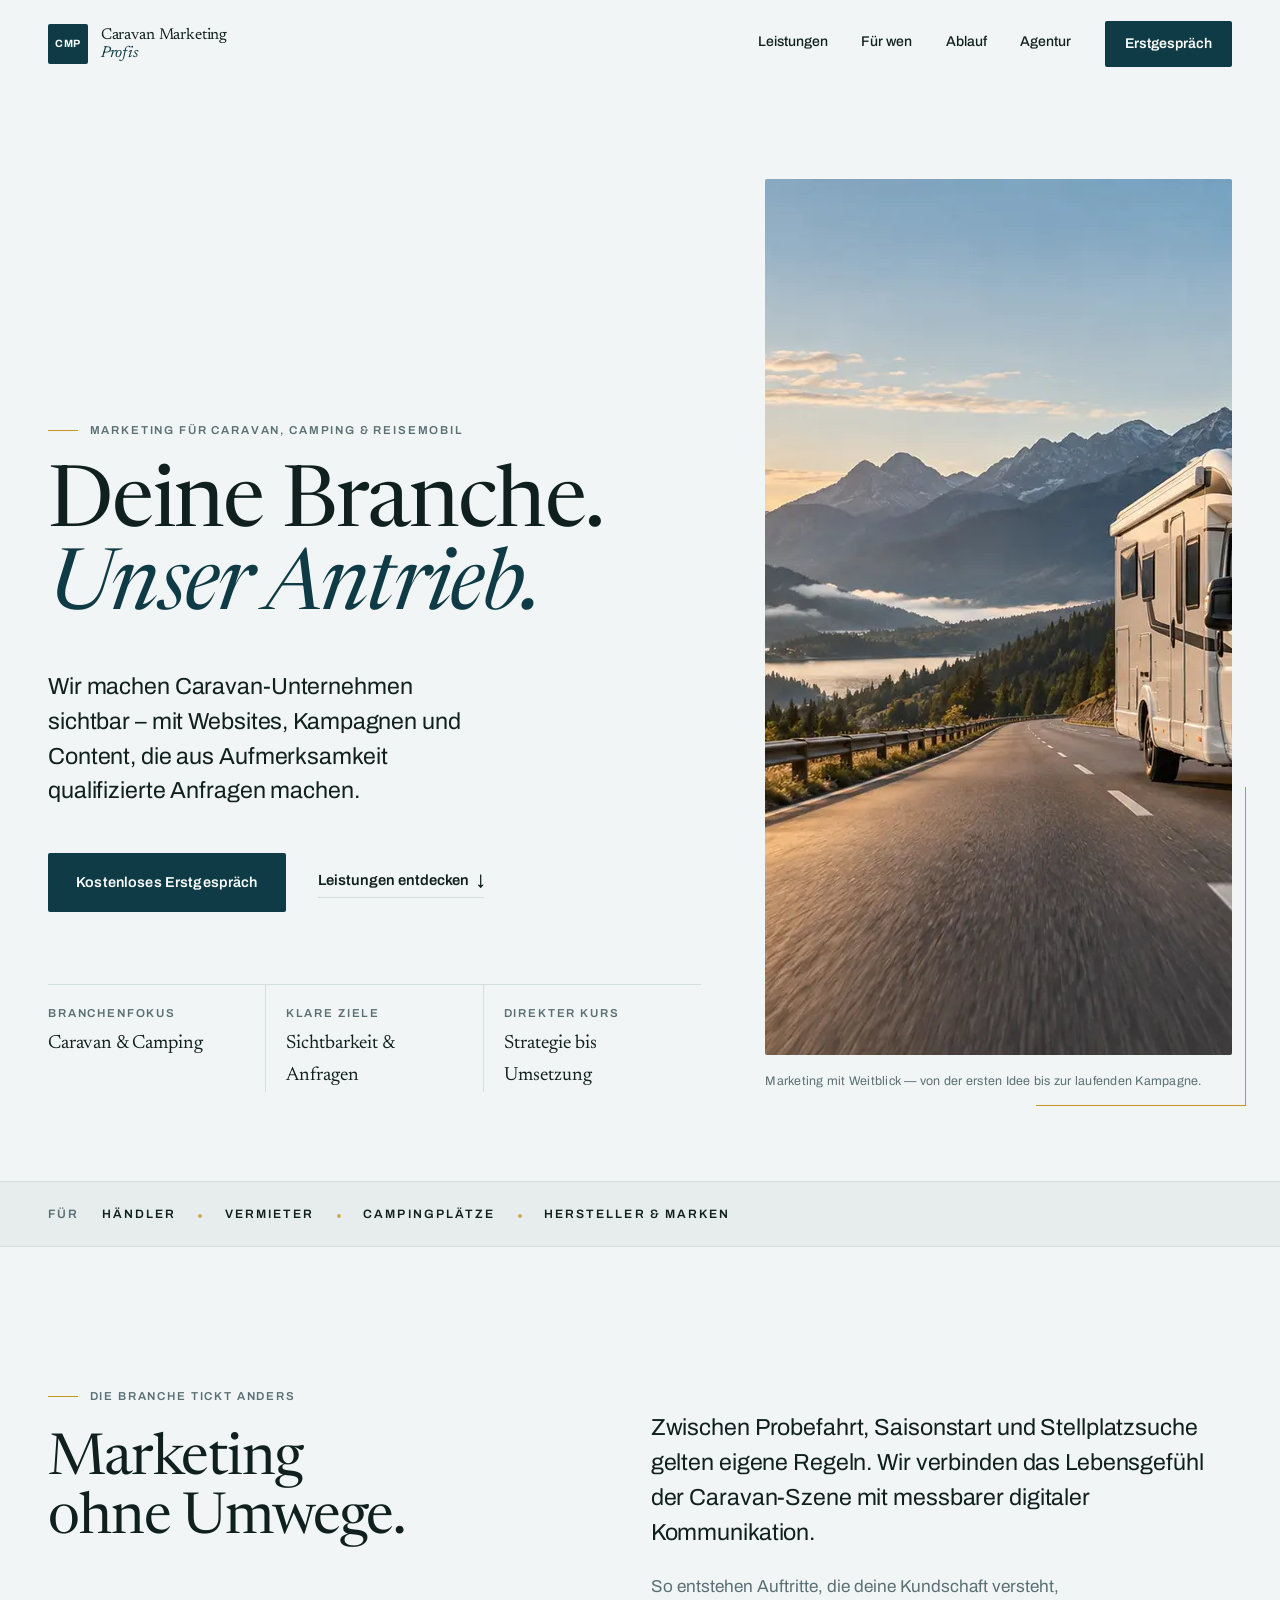
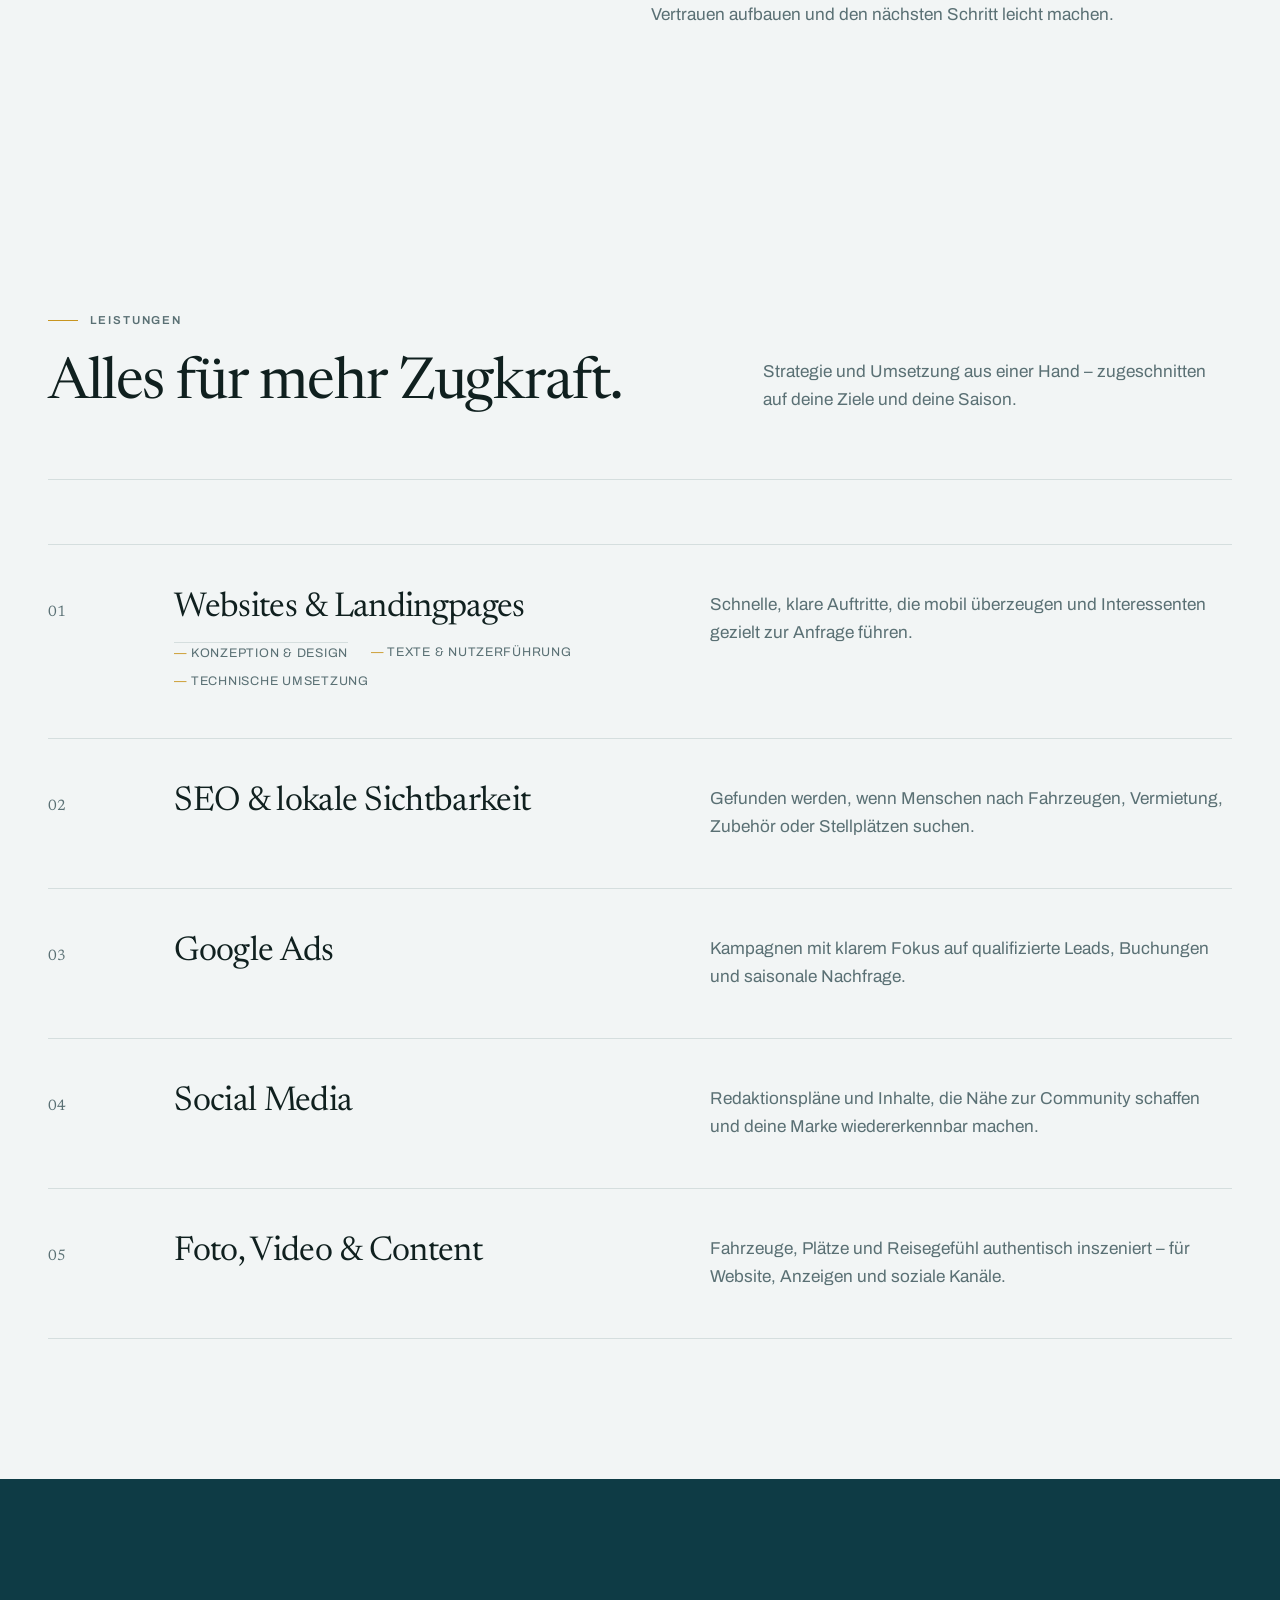
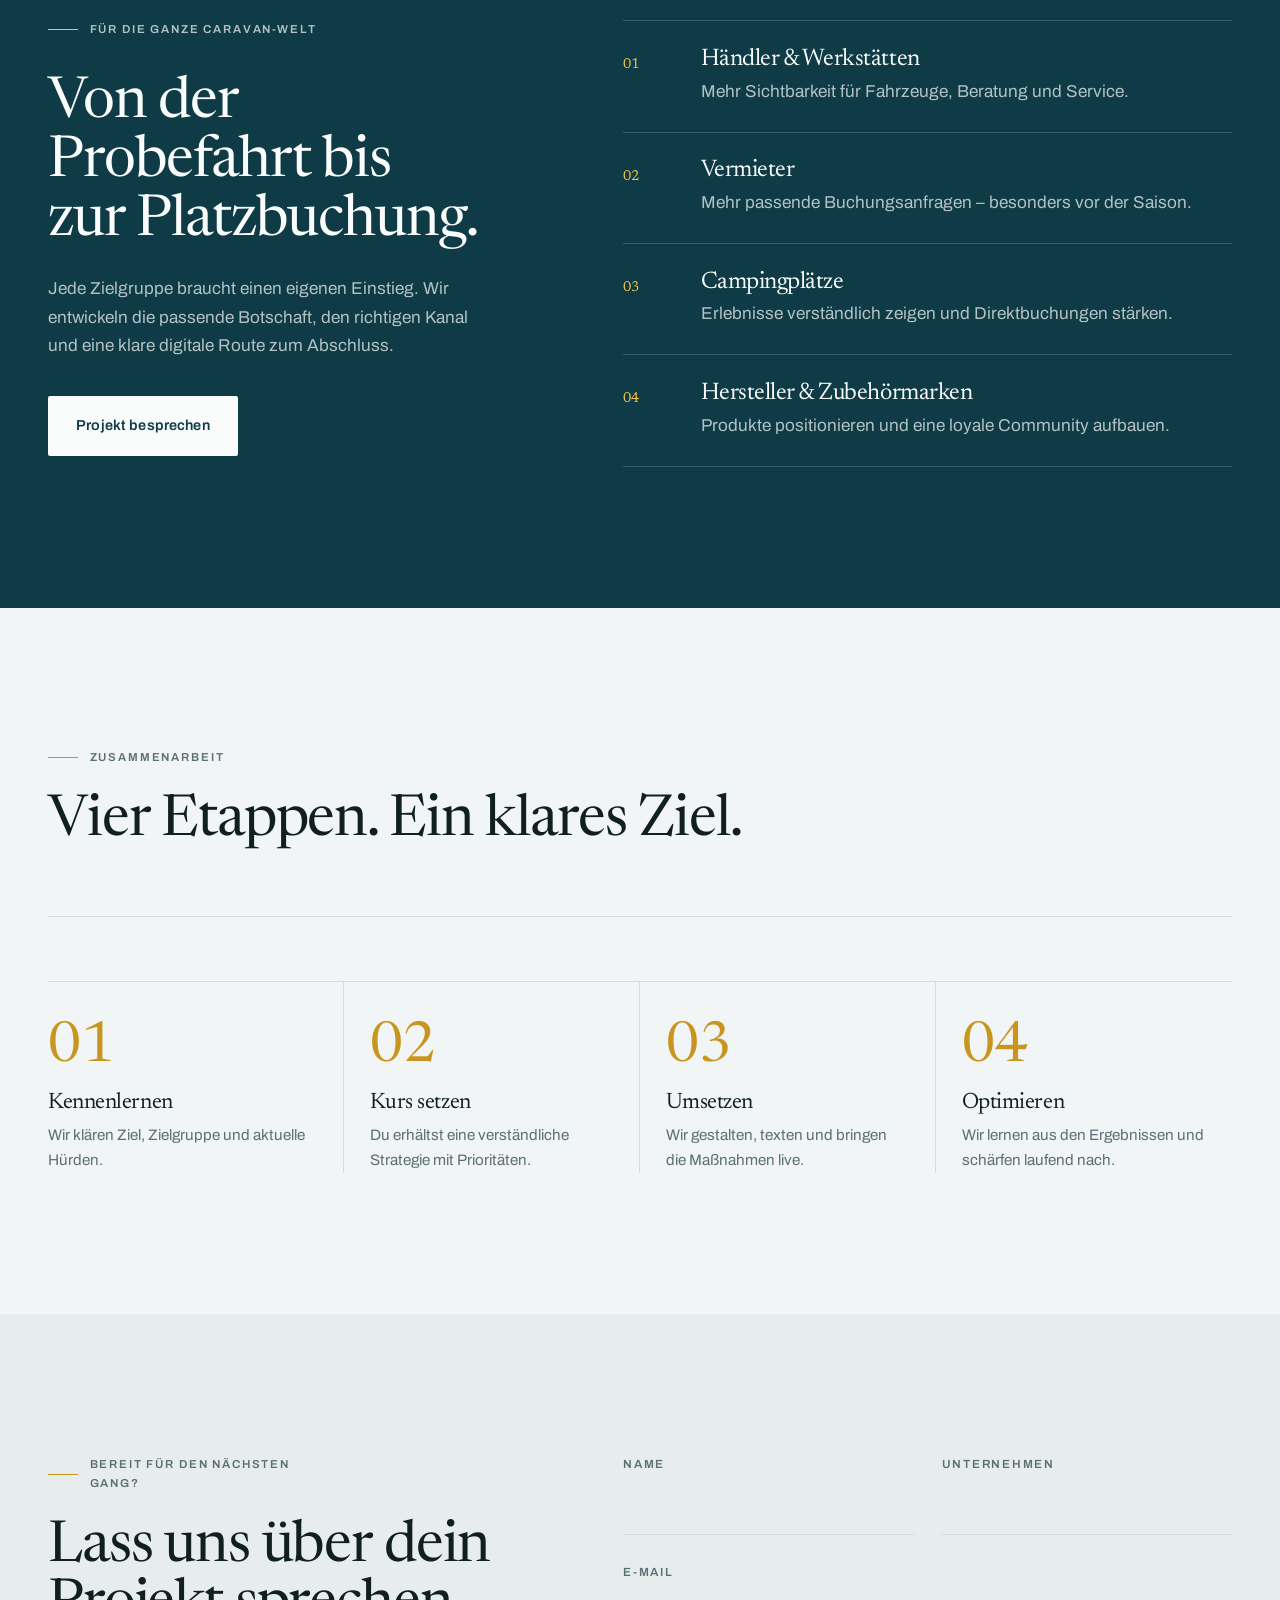
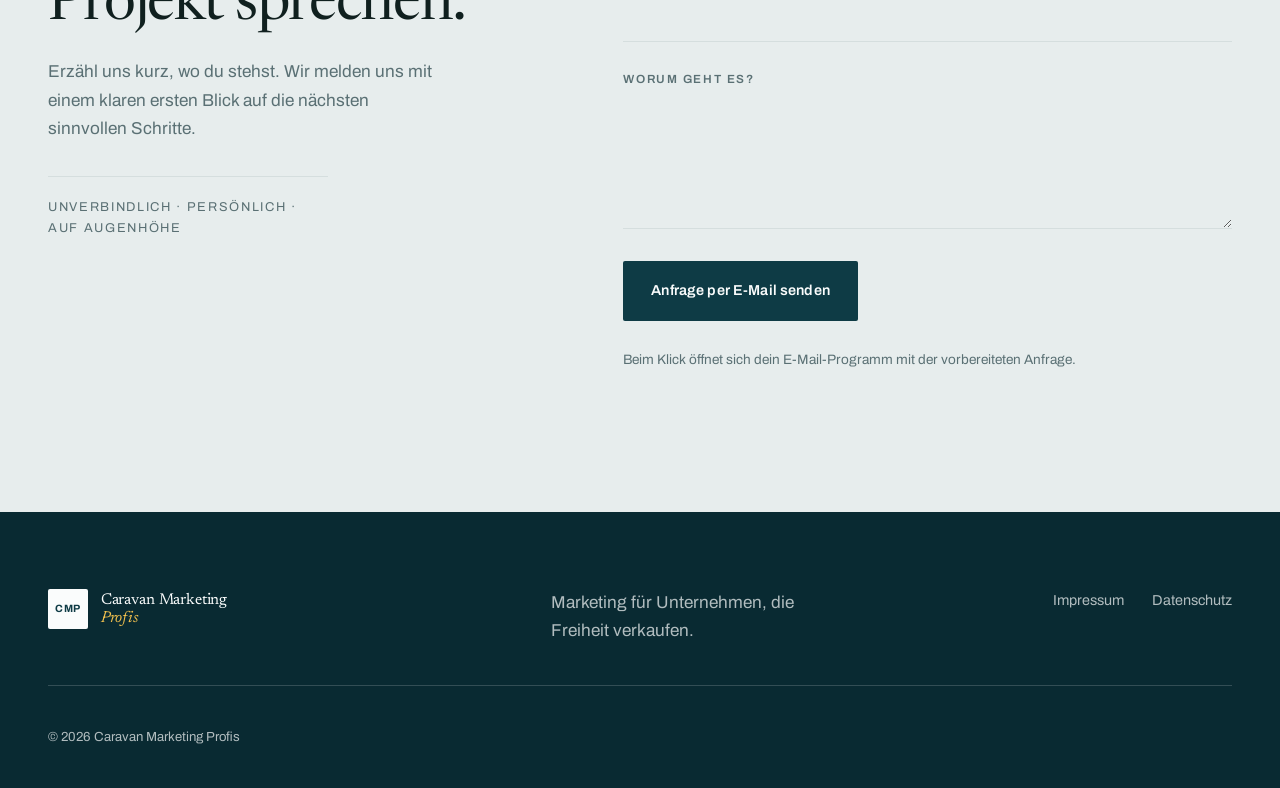
==== commit 02750c26: "Schriften Archivo und Newsreader lokal ausliefern Setzt den Schriften-Schritt aus der Onlinestellen-" ====
--- a/index.html
+++ b/index.html
@@ -10,6 +10,8 @@
     <meta name="theme-color" content="#0e3b45" />
     <title>Caravan Marketing Profis — Marketing für die Caravan-Branche</title>
     <link rel="preload" href="assets/caravan-hero.webp" as="image" type="image/webp" />
+    <link rel="preload" href="fonts/newsreader.woff2" as="font" type="font/woff2" crossorigin />
+    <link rel="preload" href="fonts/archivo.woff2" as="font" type="font/woff2" crossorigin />
     <link rel="stylesheet" href="styles.css" />
     <noscript>
       <style>
--- a/styles.css
+++ b/styles.css
@@ -2,6 +2,40 @@
    Caravan Marketing Profis — "Küste & Frische", editorial
    Farbsystem: Off-White / Petrol / Sonnengelb (sparsam)
    ========================================================= */
+
+/* ---------------------------------------------------------
+   Schriften: lokal ausgeliefert, kein Google-Fonts-CDN.
+   Dateien liegen in fonts/ (SIL Open Font License 1.1,
+   Lizenztexte daneben). Fehlen sie, greifen die
+   Systemschrift-Stacks in --serif / --sans.
+   --------------------------------------------------------- */
+
+@font-face {
+  font-family: "Archivo";
+  src: url("fonts/archivo.woff2") format("woff2-variations"),
+       url("fonts/archivo.woff2") format("woff2");
+  font-weight: 400 700;
+  font-style: normal;
+  font-display: swap;
+}
+
+@font-face {
+  font-family: "Newsreader";
+  src: url("fonts/newsreader.woff2") format("woff2-variations"),
+       url("fonts/newsreader.woff2") format("woff2");
+  font-weight: 400 600;
+  font-style: normal;
+  font-display: swap;
+}
+
+@font-face {
+  font-family: "Newsreader";
+  src: url("fonts/newsreader-italic.woff2") format("woff2-variations"),
+       url("fonts/newsreader-italic.woff2") format("woff2");
+  font-weight: 400 600;
+  font-style: italic;
+  font-display: swap;
+}
 
 :root {
   /* Flächen */
@@ -29,8 +63,8 @@
   --sun-deep: #c8951f;
 
   /* Typografie */
-  --serif: "Iowan Old Style", "Palatino Linotype", "Book Antiqua", Palatino, Georgia, ui-serif, serif;
-  --sans: Inter, ui-sans-serif, system-ui, -apple-system, BlinkMacSystemFont, "Segoe UI", Roboto, sans-serif;
+  --serif: "Newsreader", "Iowan Old Style", "Palatino Linotype", "Book Antiqua", Palatino, Georgia, ui-serif, serif;
+  --sans: "Archivo", Inter, ui-sans-serif, system-ui, -apple-system, BlinkMacSystemFont, "Segoe UI", Roboto, sans-serif;
 
   /* Rhythmus */
   --gutter: clamp(1.25rem, 4vw, 3rem);
@@ -94,7 +128,7 @@
   margin: 0 0 1.6rem;
   font-family: var(--sans);
   font-size: 0.72rem; font-weight: 600;
-  letter-spacing: 0.2em; text-transform: uppercase;
+  letter-spacing: 0.16em; text-transform: uppercase;
   color: var(--muted);
 }
 .kicker::before {
@@ -207,13 +241,13 @@
 }
 .hero-grid {
   display: grid;
-  grid-template-columns: minmax(0, 1.02fr) minmax(0, 0.88fr);
-  gap: clamp(2.5rem, 6vw, 5.5rem);
+  grid-template-columns: minmax(0, 1.12fr) minmax(0, 0.8fr);
+  gap: clamp(2.5rem, 5vw, 4.5rem);
   align-items: end;
 }
 .hero h1 {
-  font-size: clamp(3rem, 1.4rem + 6.6vw, 6.4rem);
-  line-height: 0.94;
+  font-size: clamp(2.7rem, 1.3rem + 5.4vw, 5.3rem);
+  line-height: 0.98;
   margin-bottom: clamp(1.75rem, 3vw, 2.5rem);
 }
 .hero h1 em {
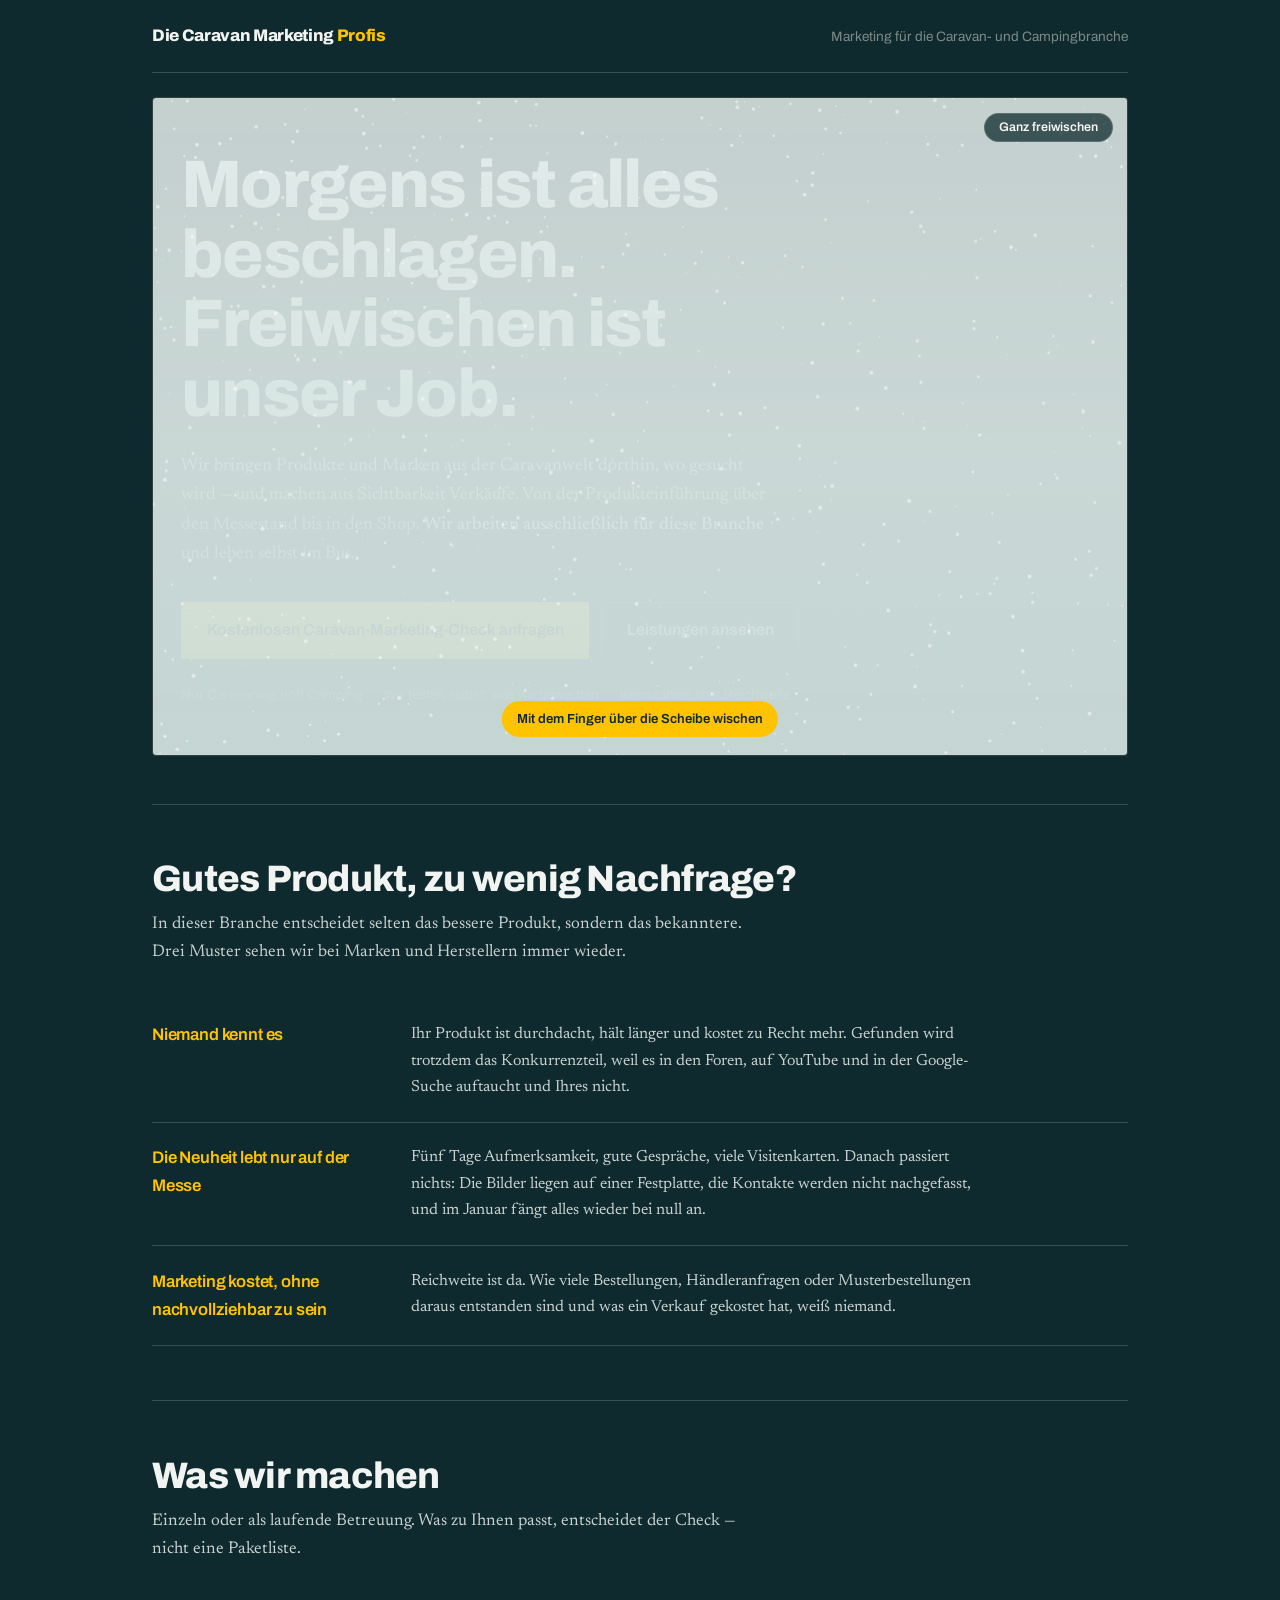
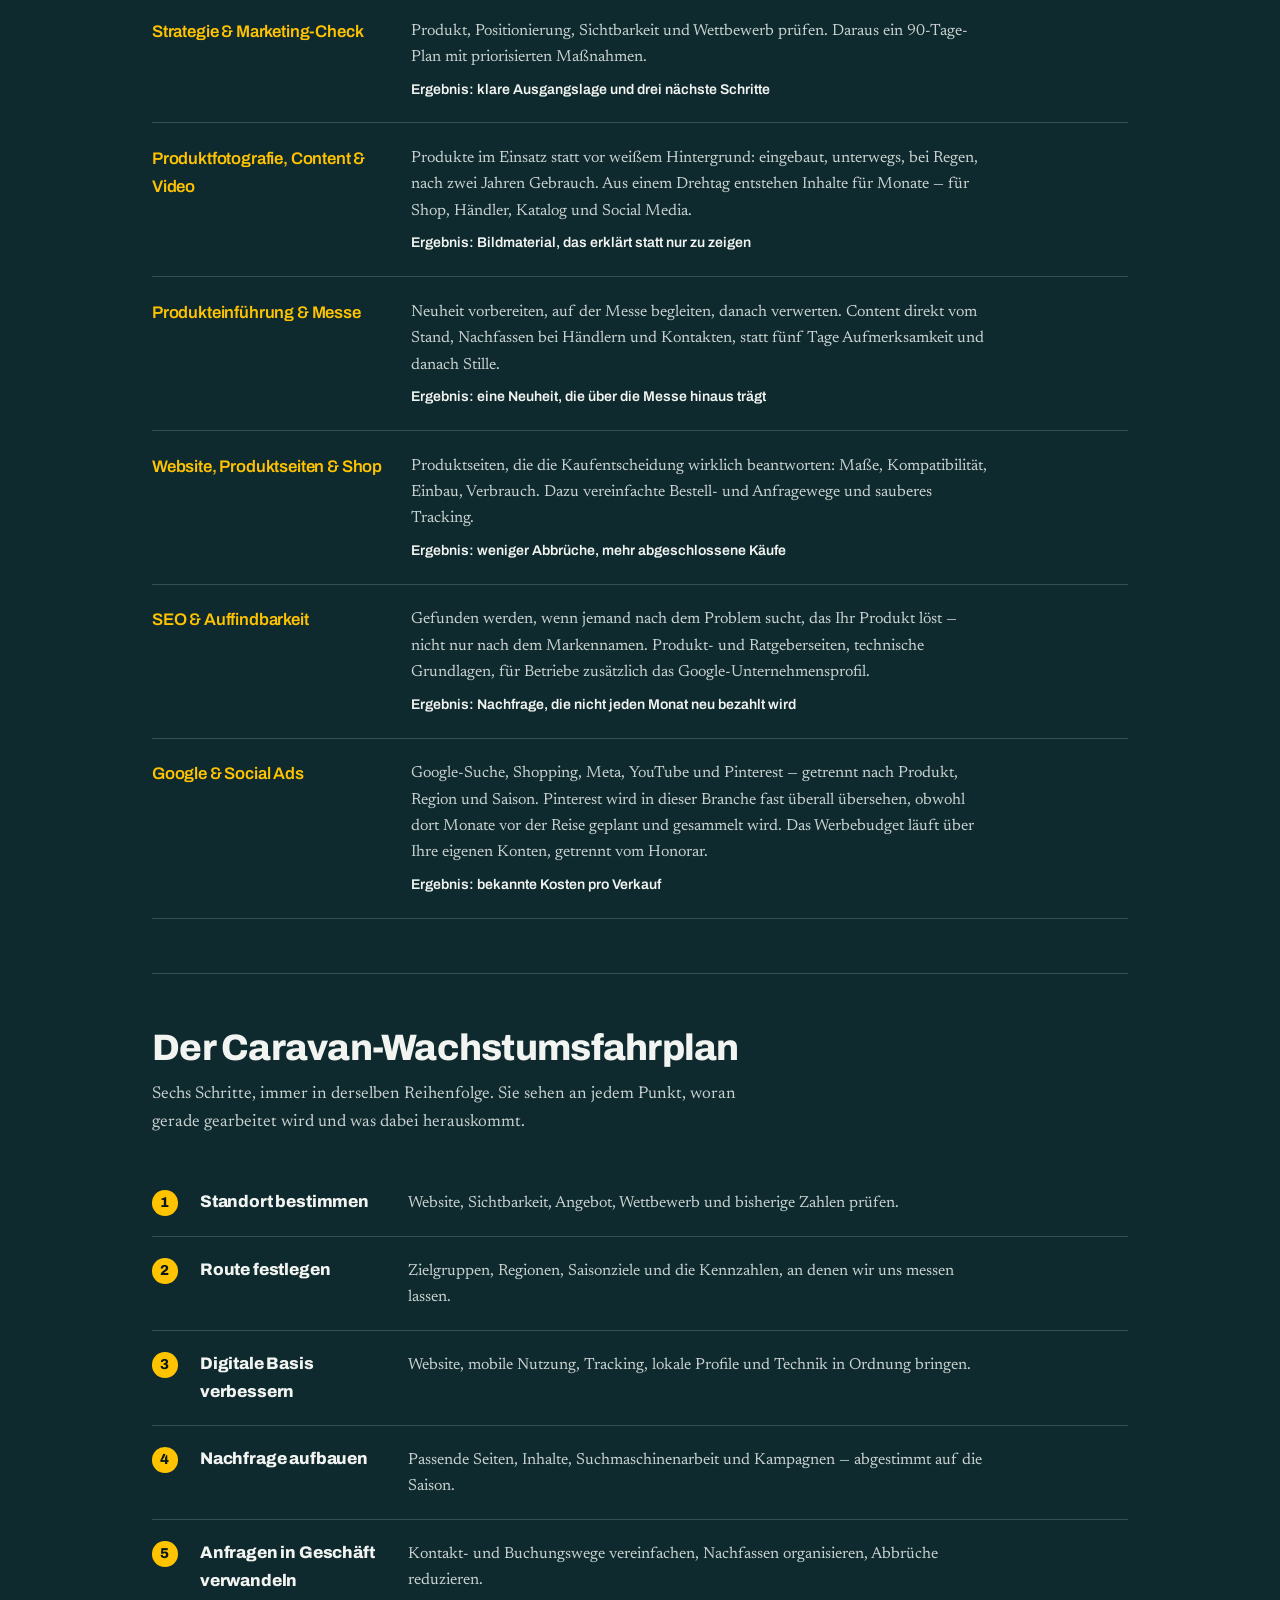
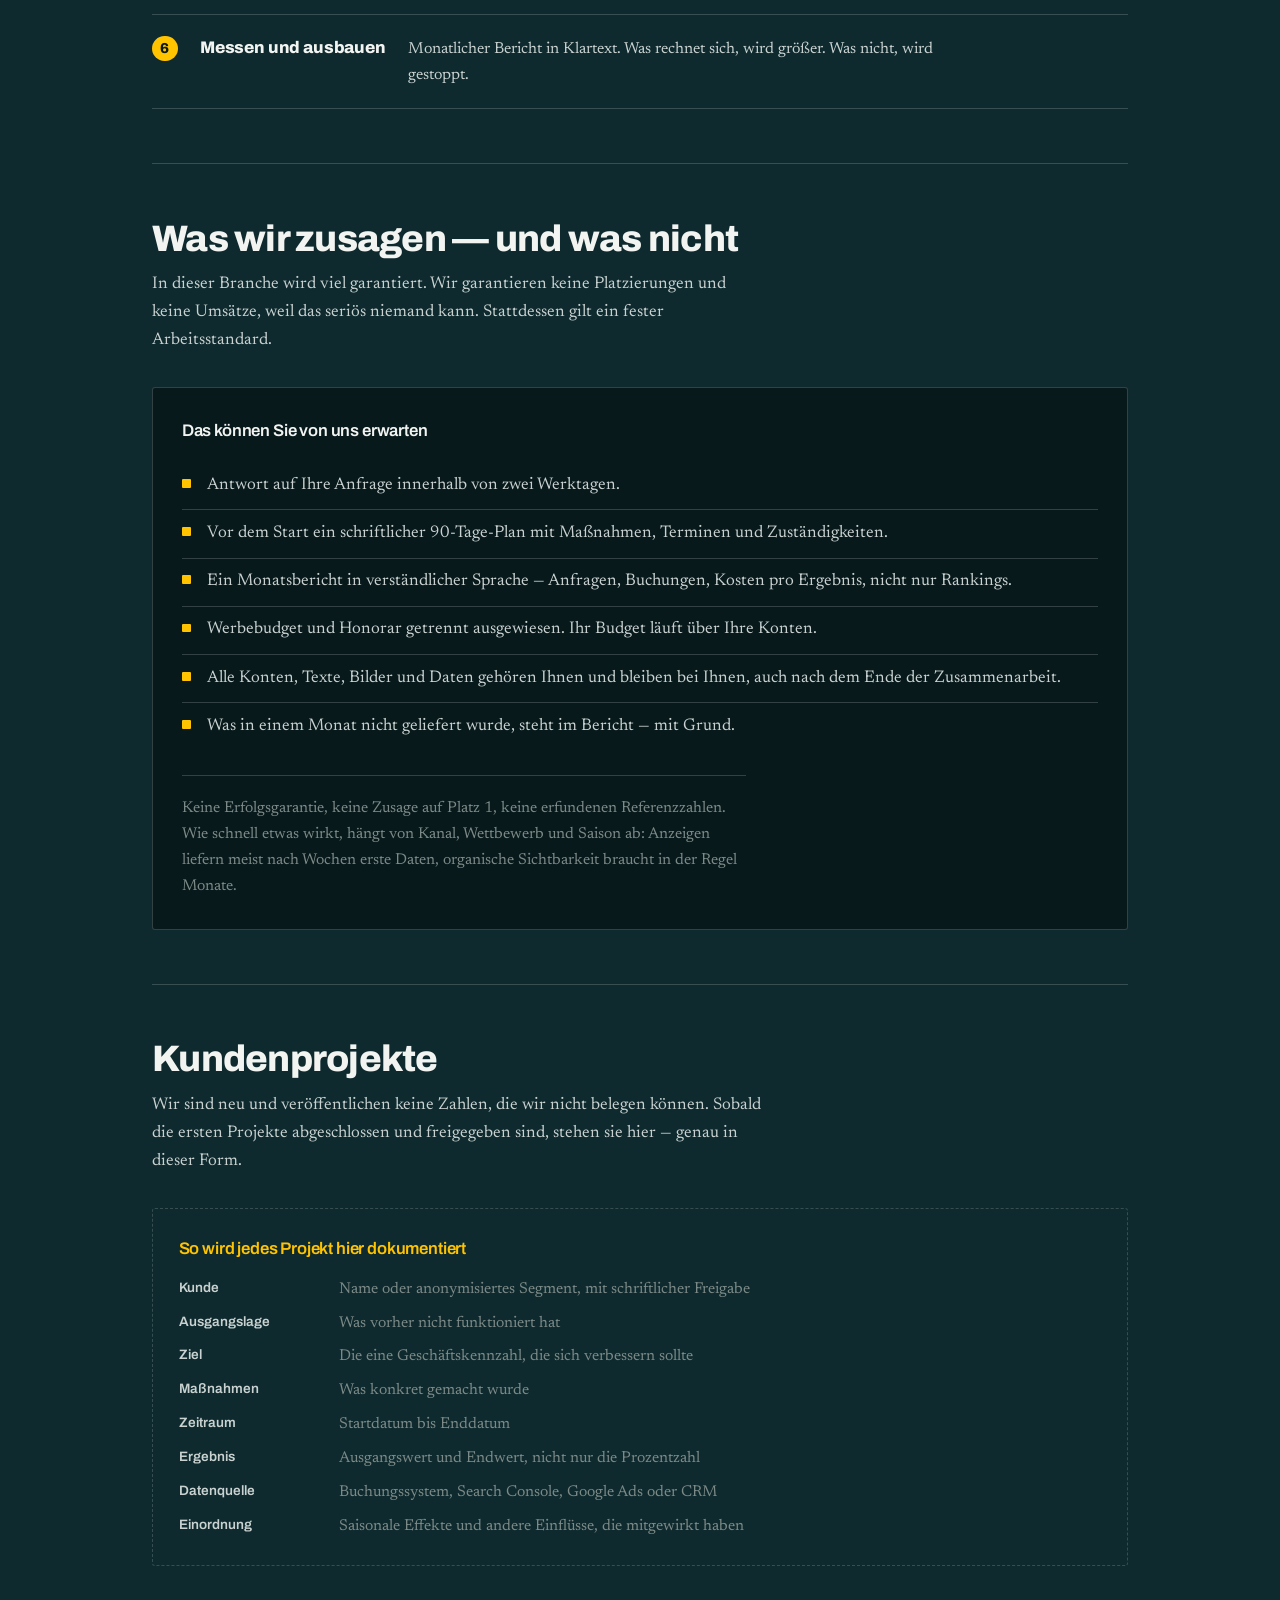
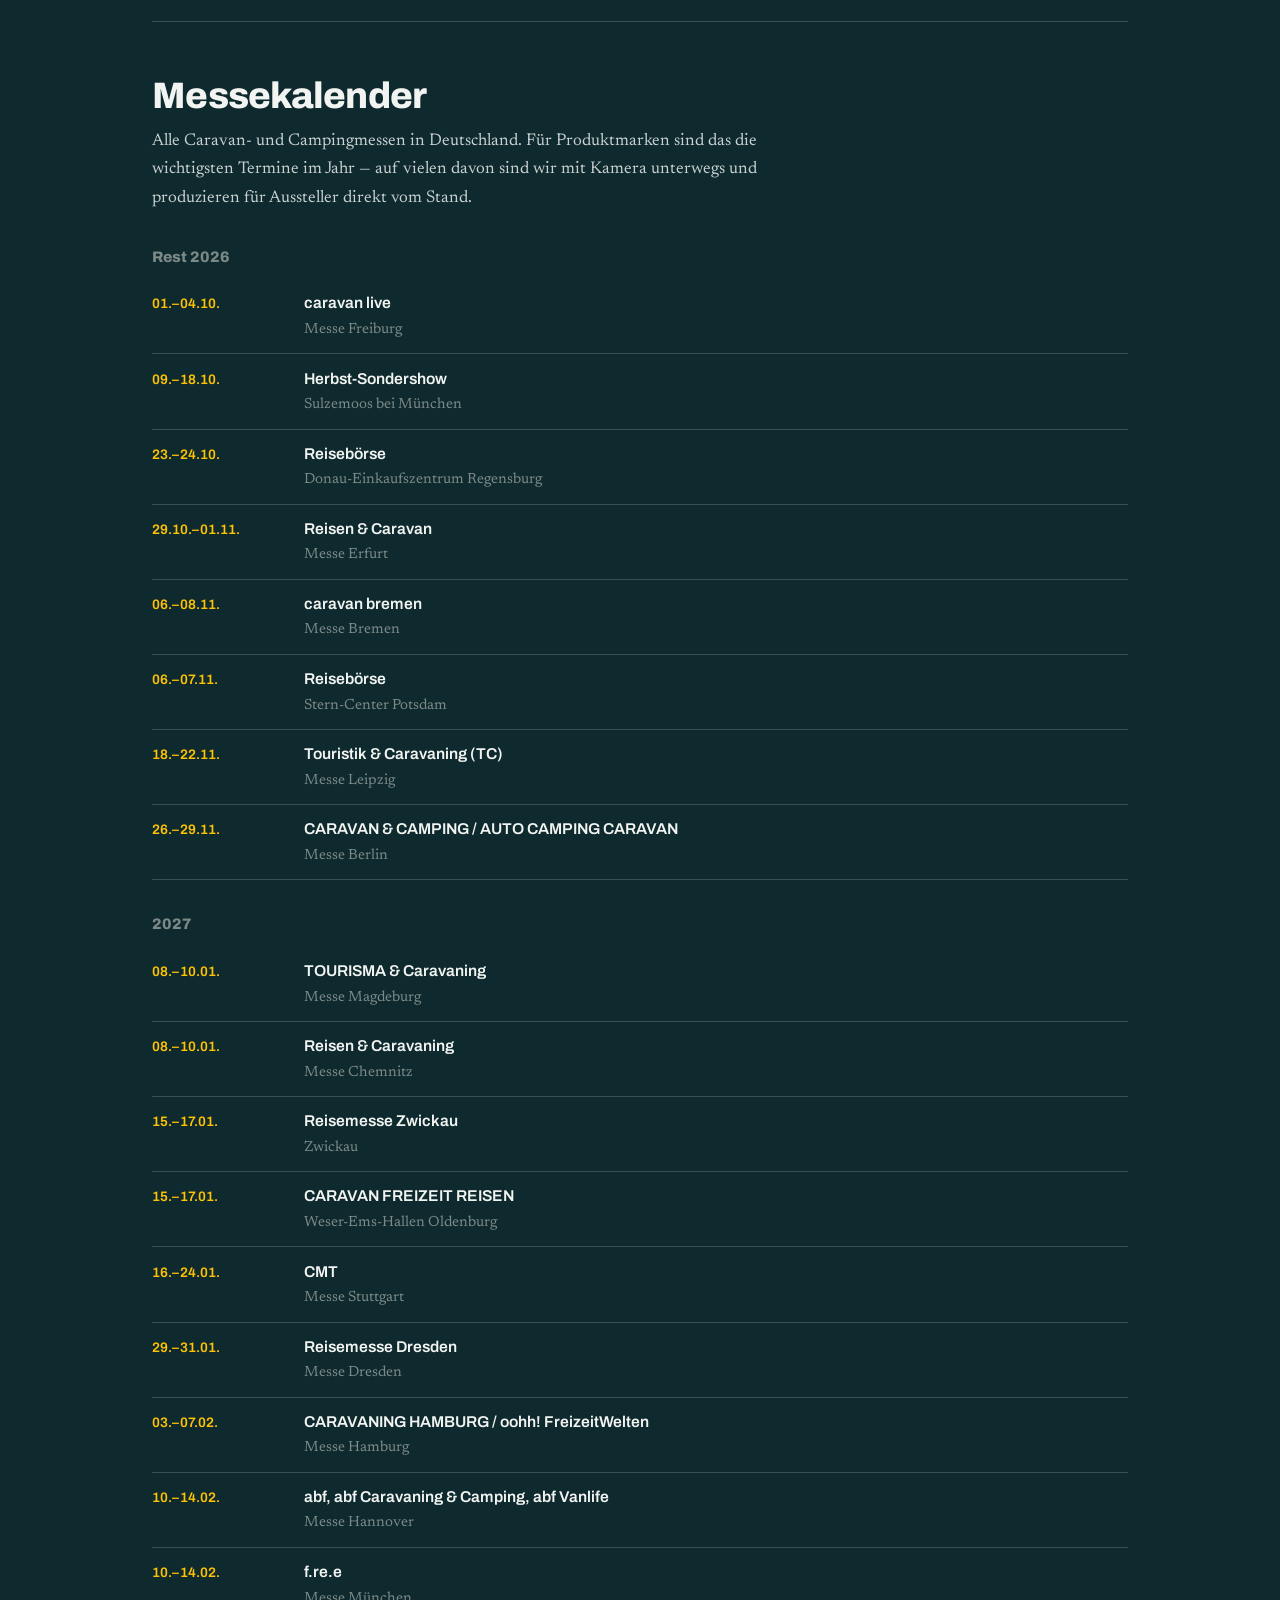
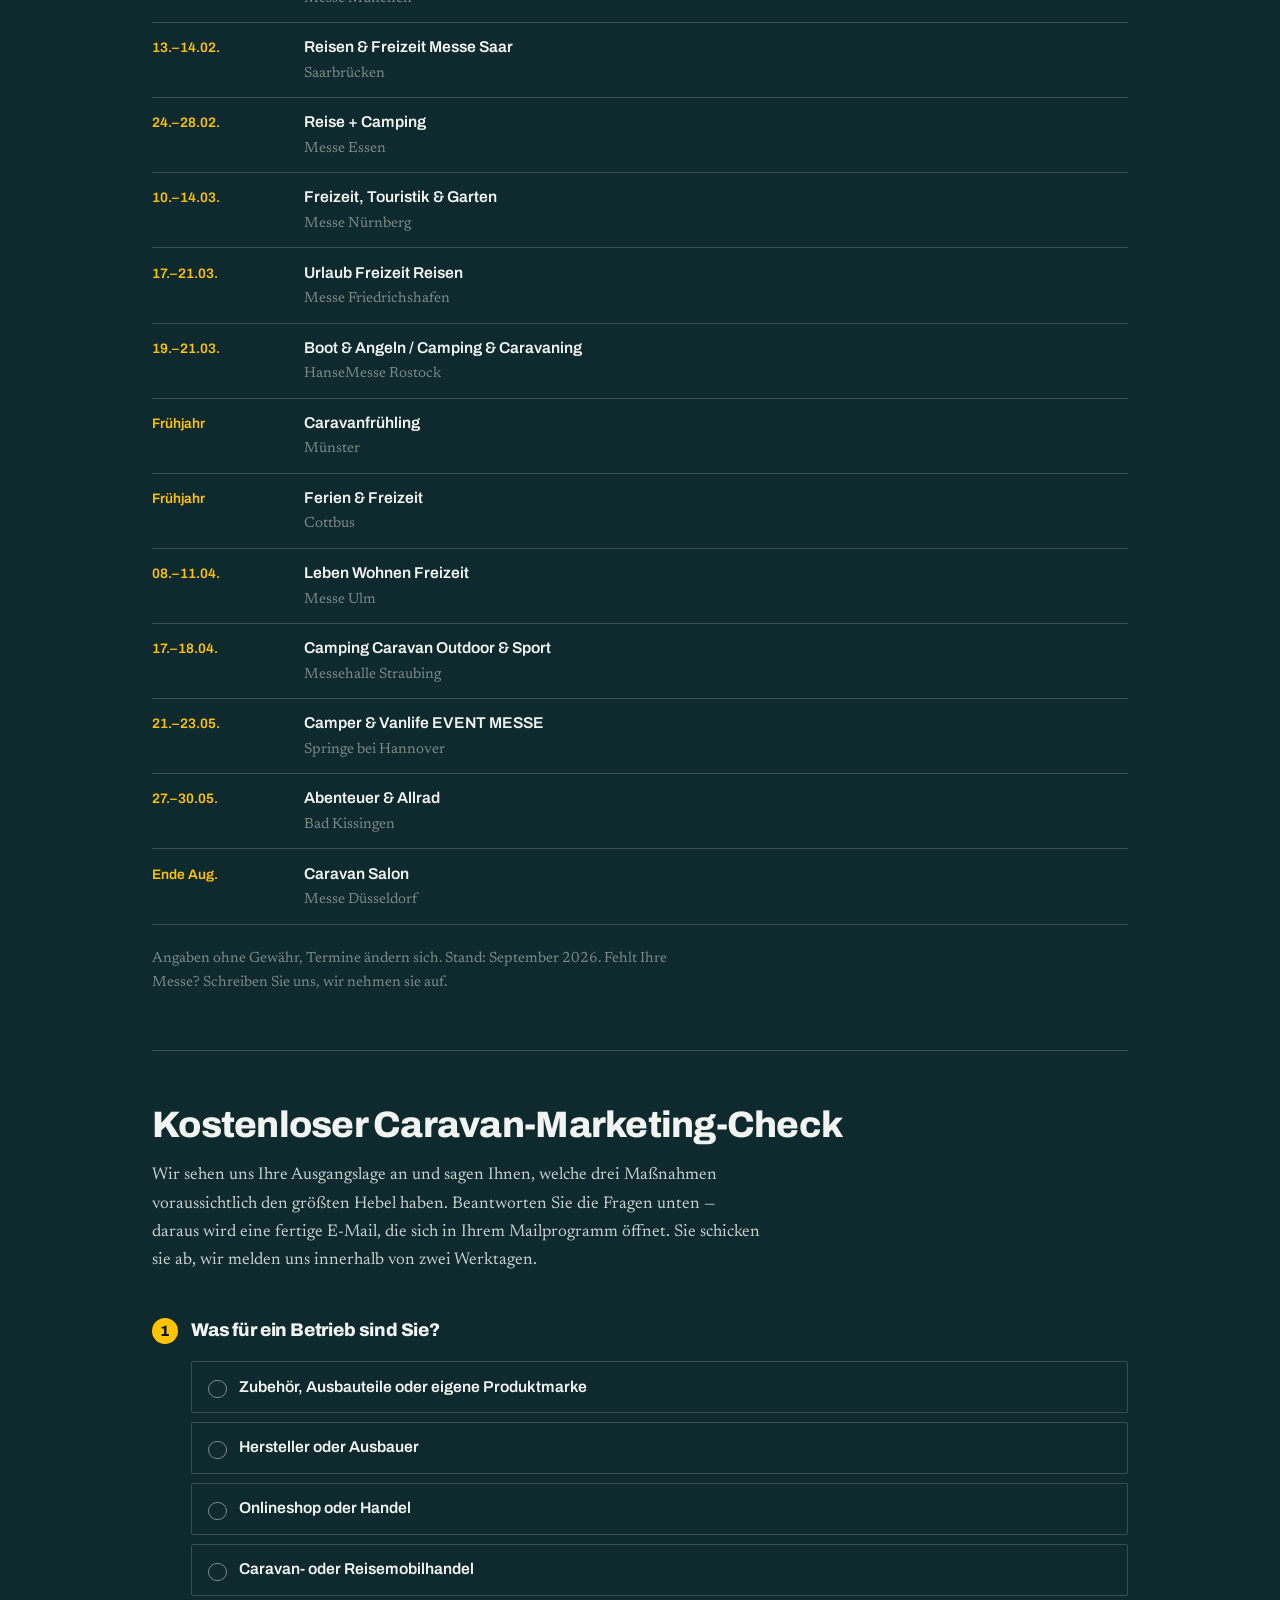
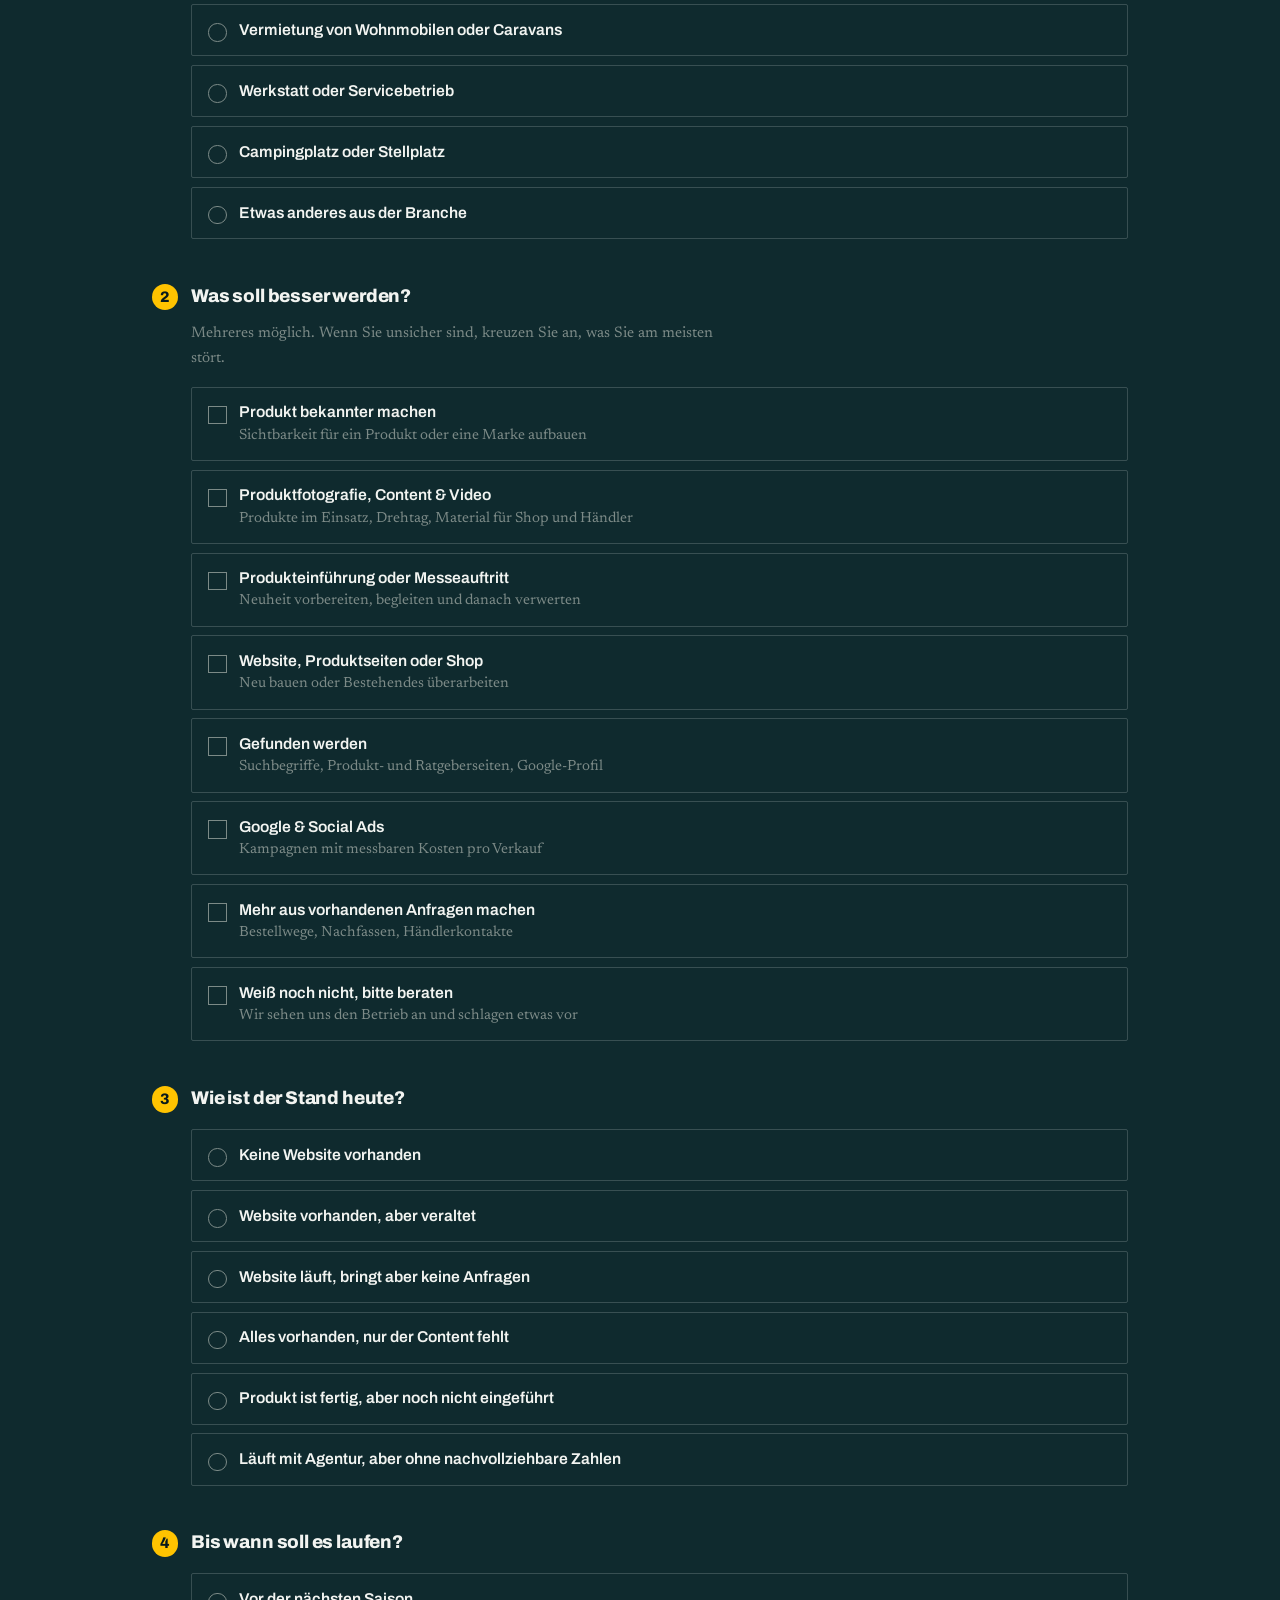
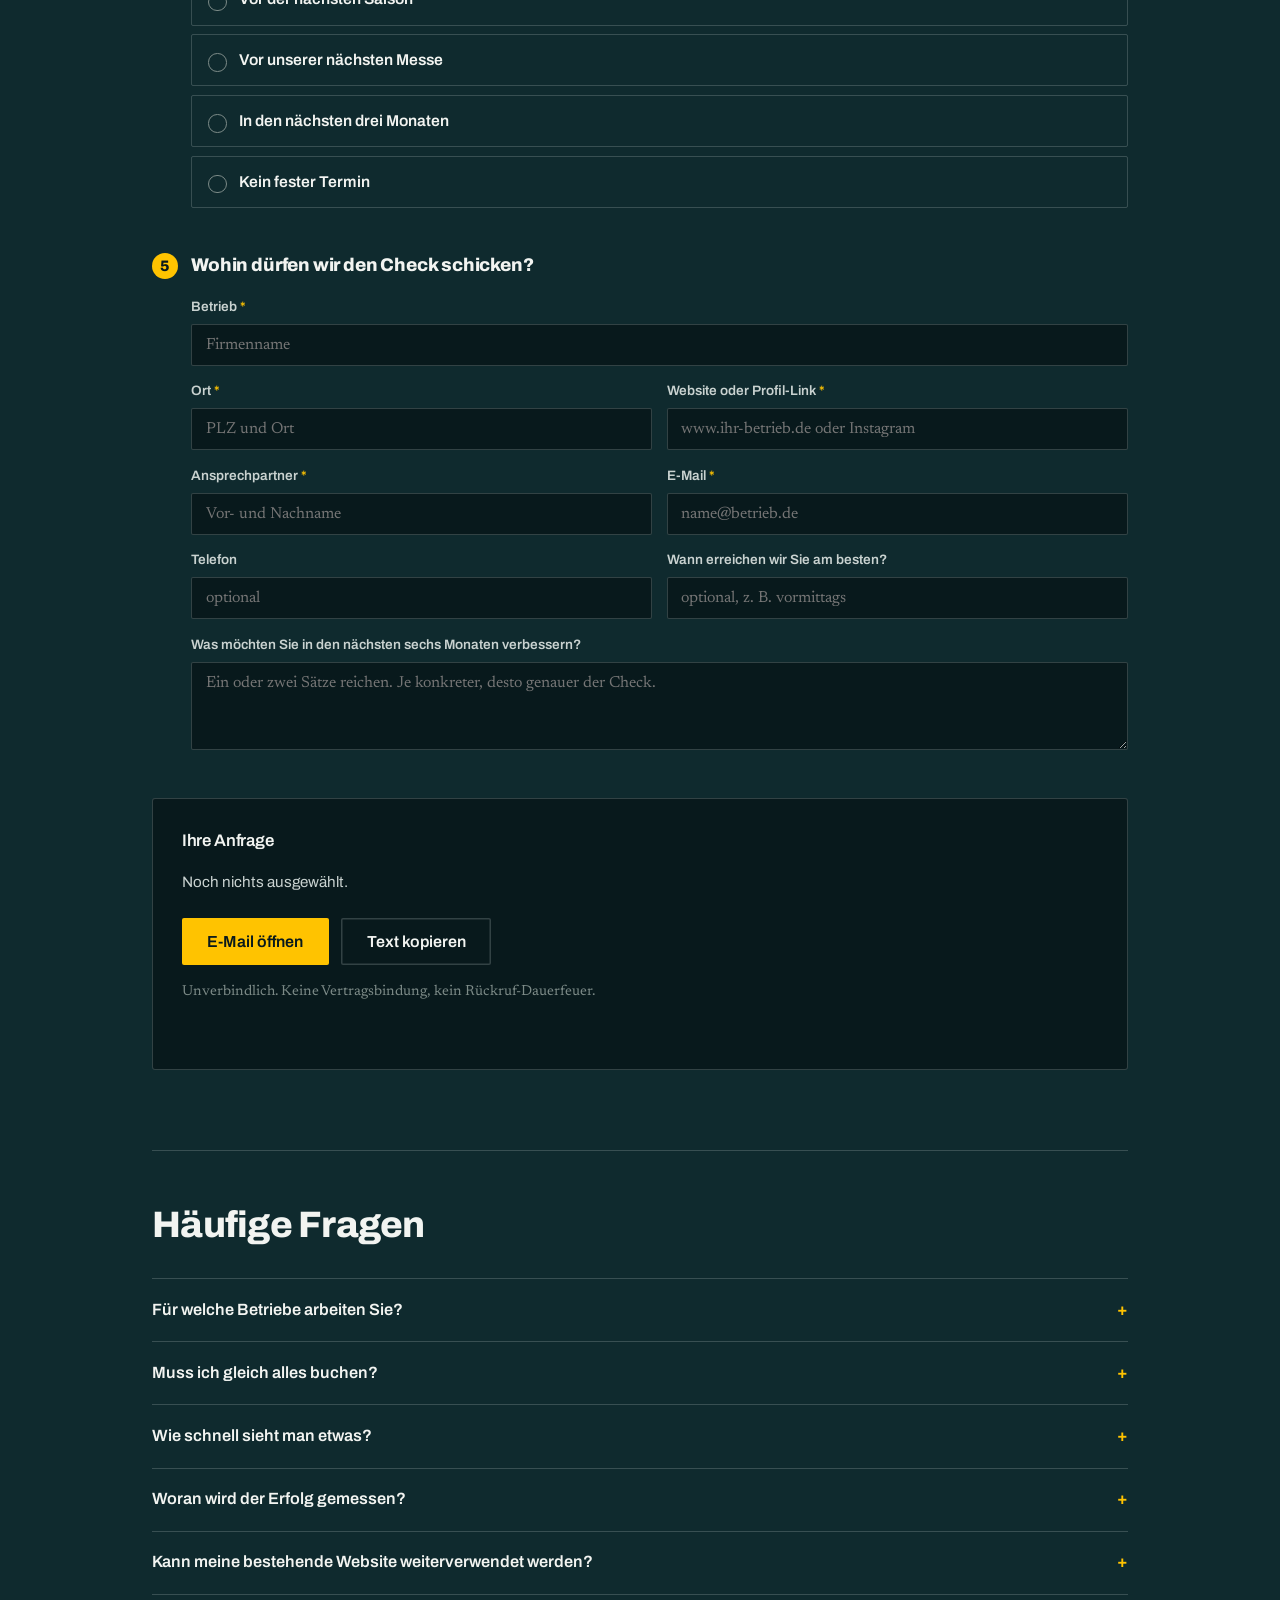
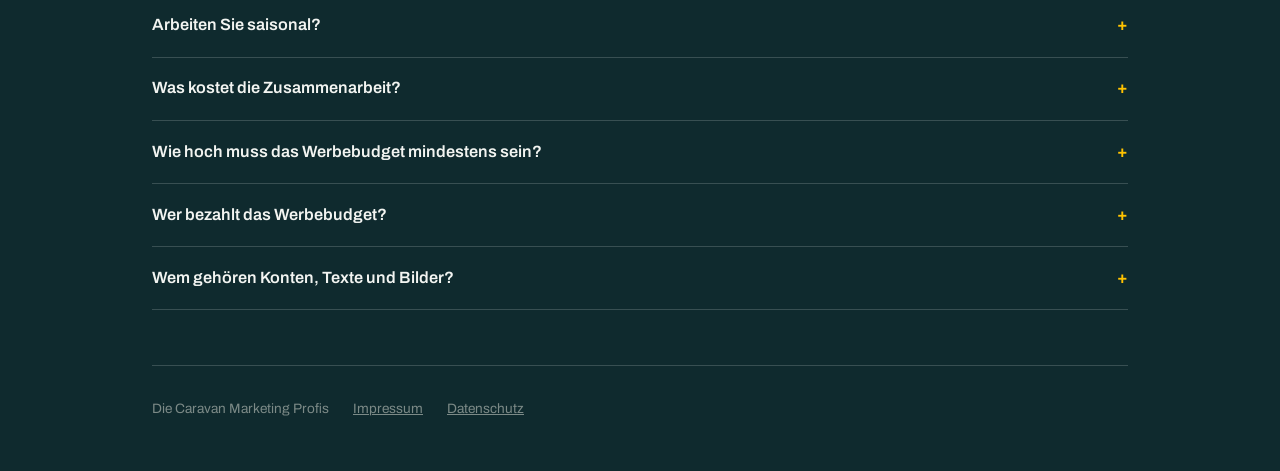
==== commit b5af1712: "Neuen Seitenentwurf übernehmen: Nachtgrün, Signalgelb, Marketing-Check Ersetzt die bisherige Fassung" ====
--- a/index.html
+++ b/index.html
@@ -1,254 +1,453 @@
-<!doctype html>
+<!DOCTYPE html>
 <html lang="de">
-  <head>
-    <meta charset="utf-8" />
-    <meta name="viewport" content="width=device-width, initial-scale=1" />
-    <meta
-      name="description"
-      content="Caravan Marketing Profis entwickelt Websites, Kampagnen und Inhalte für Händler, Vermieter, Campingplätze und Marken der Caravan-Branche."
-    />
-    <meta name="theme-color" content="#0e3b45" />
-    <title>Caravan Marketing Profis — Marketing für die Caravan-Branche</title>
-    <link rel="preload" href="assets/caravan-hero.webp" as="image" type="image/webp" />
-    <link rel="preload" href="fonts/newsreader.woff2" as="font" type="font/woff2" crossorigin />
-    <link rel="preload" href="fonts/archivo.woff2" as="font" type="font/woff2" crossorigin />
-    <link rel="stylesheet" href="styles.css" />
+<head>
+<meta charset="utf-8">
+<meta name="viewport" content="width=device-width, initial-scale=1">
+<title>Die Caravan Marketing Profis — Marketing für die Caravan- und Campingbranche</title>
+<meta name="description" content="Marketing ausschließlich für Campingplätze, Vermieter, Caravan-Händler, Hersteller, Werkstätten und Zubehörmarken. Sichtbarkeit, Anfragen, Buchungen.">
+<meta name="theme-color" content="#0F2A2E">
+<link rel="preload" href="fonts/archivo.woff2" as="font" type="font/woff2" crossorigin>
+<link rel="preload" href="fonts/newsreader.woff2" as="font" type="font/woff2" crossorigin>
+<link rel="icon" href="data:image/svg+xml,<svg xmlns='http://www.w3.org/2000/svg' viewBox='0 0 32 32'><rect width='32' height='32' rx='4' fill='%230F2A2E'/><path d='M6 12h14l4 4v6H6z' fill='%23FFC300'/><circle cx='11' cy='23' r='3' fill='%230F2A2E'/><circle cx='21' cy='23' r='3' fill='%230F2A2E'/></svg>">
+<link rel="stylesheet" href="styles.css">
+<script src="script.js" defer></script>
+</head>
+<body>
+
+<div class="wrap">
+
+  <header class="kopf">
+    <div class="marke">Die Caravan Marketing <span>Profis</span></div>
+    <div class="ort">Marketing für die Caravan- und Campingbranche</div>
+  </header>
+
+  <main id="inhalt">
+
+  <div class="scheibe-block">
+    <div class="scheibe" id="scheibe">
+      <div class="scheibe-inhalt">
+        <h1>Morgens ist alles beschlagen. Freiwischen ist unser Job.</h1>
+        <p class="unter">
+          Wir bringen Produkte und Marken aus der Caravanwelt dorthin, wo gesucht wird —
+          und machen aus Sichtbarkeit Verkäufe. Von der Produkteinführung über den
+          Messestand bis in den Shop. <b>Wir arbeiten ausschließlich für diese Branche</b>
+          und leben selbst im Bus.
+        </p>
+        <div class="knoepfe">
+          <a href="#check" class="btn btn-signal">Kostenlosen Caravan-Marketing-Check anfragen</a>
+          <a href="#leistungen" class="btn btn-linie">Leistungen ansehen</a>
+        </div>
+        <div class="vertrauenszeile">
+          <span>Nur Caravaning und Camping</span>
+          <span>Wir testen selbst, was wir bewerben</span>
+          <span>Kennzahlen statt Reichweite</span>
+        </div>
+      </div>
+
+      <canvas id="beschlag" aria-hidden="true"></canvas>
+      <button class="freiwischen" id="freiwischen">Ganz freiwischen</button>
+      <div class="wisch-hinweis" id="hinweis">Mit dem Finger über die Scheibe wischen</div>
+
+      <svg id="camper" viewBox="0 0 78 44" aria-hidden="true" xmlns="http://www.w3.org/2000/svg">
+        <path d="M14 14 L20 6 L52 6 L58 14 Z" fill="#FFC300" opacity=".85"/>
+        <path d="M8 14 H62 L72 24 V33 H8 Z" fill="#FFC300"/>
+        <path d="M62 14 L72 24 H62 Z" fill="#E0A800"/>
+        <rect x="14" y="18" width="16" height="9" rx="1" fill="#08191C" opacity=".8"/>
+        <rect x="34" y="18" width="12" height="9" rx="1" fill="#08191C" opacity=".8"/>
+        <rect x="52" y="19" width="9" height="8" rx="1" fill="#08191C" opacity=".8"/>
+        <circle cx="21" cy="34" r="6" fill="#08191C"/>
+        <circle cx="21" cy="34" r="2.4" fill="#C9D2D0"/>
+        <circle cx="60" cy="34" r="6" fill="#08191C"/>
+        <circle cx="60" cy="34" r="2.4" fill="#C9D2D0"/>
+      </svg>
+    </div>
+  </div>
+
+  <section class="problem">
+    <div class="abschnitt-kopf">
+      <h2>Gutes Produkt, zu wenig Nachfrage?</h2>
+      <p>In dieser Branche entscheidet selten das bessere Produkt, sondern das bekanntere.
+         Drei Muster sehen wir bei Marken und Herstellern immer wieder.</p>
+    </div>
+
+    <div class="zeile">
+      <h3>Niemand kennt es</h3>
+      <p>Ihr Produkt ist durchdacht, hält länger und kostet zu Recht mehr. Gefunden wird
+         trotzdem das Konkurrenzteil, weil es in den Foren, auf YouTube und in der Google-Suche
+         auftaucht und Ihres nicht.</p>
+    </div>
+    <div class="zeile">
+      <h3>Die Neuheit lebt nur auf der Messe</h3>
+      <p>Fünf Tage Aufmerksamkeit, gute Gespräche, viele Visitenkarten. Danach passiert nichts:
+         Die Bilder liegen auf einer Festplatte, die Kontakte werden nicht nachgefasst, und im
+         Januar fängt alles wieder bei null an.</p>
+    </div>
+    <div class="zeile">
+      <h3>Marketing kostet, ohne nachvollziehbar zu sein</h3>
+      <p>Reichweite ist da. Wie viele Bestellungen, Händleranfragen oder Musterbestellungen
+         daraus entstanden sind und was ein Verkauf gekostet hat, weiß niemand.</p>
+    </div>
+  </section>
+
+  <section class="leistungen" id="leistungen">
+    <div class="abschnitt-kopf">
+      <h2>Was wir machen</h2>
+      <p>Einzeln oder als laufende Betreuung. Was zu Ihnen passt, entscheidet der Check —
+         nicht eine Paketliste.</p>
+    </div>
+
+    <div class="zeile">
+      <h3>Strategie &amp; Marketing-Check</h3>
+      <p>Produkt, Positionierung, Sichtbarkeit und Wettbewerb prüfen. Daraus ein 90-Tage-Plan
+         mit priorisierten Maßnahmen.
+         <span class="ergebnis">Ergebnis: klare Ausgangslage und drei nächste Schritte</span></p>
+    </div>
+    <div class="zeile">
+      <h3>Produktfotografie, Content &amp; Video</h3>
+      <p>Produkte im Einsatz statt vor weißem Hintergrund: eingebaut, unterwegs, bei Regen,
+         nach zwei Jahren Gebrauch. Aus einem Drehtag entstehen Inhalte für Monate — für
+         Shop, Händler, Katalog und Social Media.
+         <span class="ergebnis">Ergebnis: Bildmaterial, das erklärt statt nur zu zeigen</span></p>
+    </div>
+    <div class="zeile">
+      <h3>Produkteinführung &amp; Messe</h3>
+      <p>Neuheit vorbereiten, auf der Messe begleiten, danach verwerten. Content direkt vom
+         Stand, Nachfassen bei Händlern und Kontakten, statt fünf Tage Aufmerksamkeit und
+         danach Stille.
+         <span class="ergebnis">Ergebnis: eine Neuheit, die über die Messe hinaus trägt</span></p>
+    </div>
+    <div class="zeile">
+      <h3>Website, Produktseiten &amp; Shop</h3>
+      <p>Produktseiten, die die Kaufentscheidung wirklich beantworten: Maße, Kompatibilität,
+         Einbau, Verbrauch. Dazu vereinfachte Bestell- und Anfragewege und sauberes Tracking.
+         <span class="ergebnis">Ergebnis: weniger Abbrüche, mehr abgeschlossene Käufe</span></p>
+    </div>
+    <div class="zeile">
+      <h3>SEO &amp; Auffindbarkeit</h3>
+      <p>Gefunden werden, wenn jemand nach dem Problem sucht, das Ihr Produkt löst — nicht
+         nur nach dem Markennamen. Produkt- und Ratgeberseiten, technische Grundlagen,
+         für Betriebe zusätzlich das Google-Unternehmensprofil.
+         <span class="ergebnis">Ergebnis: Nachfrage, die nicht jeden Monat neu bezahlt wird</span></p>
+    </div>
+    <div class="zeile">
+      <h3>Google &amp; Social Ads</h3>
+      <p>Google-Suche, Shopping, Meta, YouTube und Pinterest — getrennt nach Produkt, Region
+         und Saison. Pinterest wird in dieser Branche fast überall übersehen, obwohl dort
+         Monate vor der Reise geplant und gesammelt wird. Das Werbebudget läuft über Ihre
+         eigenen Konten, getrennt vom Honorar.
+         <span class="ergebnis">Ergebnis: bekannte Kosten pro Verkauf</span></p>
+    </div>
+  </section>
+
+  <section class="fahrplan">
+    <div class="abschnitt-kopf">
+      <h2>Der Caravan-Wachstumsfahrplan</h2>
+      <p>Sechs Schritte, immer in derselben Reihenfolge. Sie sehen an jedem Punkt, woran
+         gerade gearbeitet wird und was dabei herauskommt.</p>
+    </div>
+
+    <div class="stufe"><span class="zahl">1</span><h3>Standort bestimmen</h3>
+      <p>Website, Sichtbarkeit, Angebot, Wettbewerb und bisherige Zahlen prüfen.</p></div>
+    <div class="stufe"><span class="zahl">2</span><h3>Route festlegen</h3>
+      <p>Zielgruppen, Regionen, Saisonziele und die Kennzahlen, an denen wir uns messen lassen.</p></div>
+    <div class="stufe"><span class="zahl">3</span><h3>Digitale Basis verbessern</h3>
+      <p>Website, mobile Nutzung, Tracking, lokale Profile und Technik in Ordnung bringen.</p></div>
+    <div class="stufe"><span class="zahl">4</span><h3>Nachfrage aufbauen</h3>
+      <p>Passende Seiten, Inhalte, Suchmaschinenarbeit und Kampagnen — abgestimmt auf die Saison.</p></div>
+    <div class="stufe"><span class="zahl">5</span><h3>Anfragen in Geschäft verwandeln</h3>
+      <p>Kontakt- und Buchungswege vereinfachen, Nachfassen organisieren, Abbrüche reduzieren.</p></div>
+    <div class="stufe"><span class="zahl">6</span><h3>Messen und ausbauen</h3>
+      <p>Monatlicher Bericht in Klartext. Was rechnet sich, wird größer. Was nicht, wird gestoppt.</p></div>
+  </section>
+
+  <section class="versprechen">
+    <div class="abschnitt-kopf">
+      <h2>Was wir zusagen — und was nicht</h2>
+      <p>In dieser Branche wird viel garantiert. Wir garantieren keine Platzierungen und keine
+         Umsätze, weil das seriös niemand kann. Stattdessen gilt ein fester Arbeitsstandard.</p>
+    </div>
+    <div class="standard">
+      <h3>Das können Sie von uns erwarten</h3>
+      <ul>
+        <li>Antwort auf Ihre Anfrage innerhalb von zwei Werktagen.</li>
+        <li>Vor dem Start ein schriftlicher 90-Tage-Plan mit Maßnahmen, Terminen und Zuständigkeiten.</li>
+        <li>Ein Monatsbericht in verständlicher Sprache — Anfragen, Buchungen, Kosten pro Ergebnis, nicht nur Rankings.</li>
+        <li>Werbebudget und Honorar getrennt ausgewiesen. Ihr Budget läuft über Ihre Konten.</li>
+        <li>Alle Konten, Texte, Bilder und Daten gehören Ihnen und bleiben bei Ihnen, auch nach dem Ende der Zusammenarbeit.</li>
+        <li>Was in einem Monat nicht geliefert wurde, steht im Bericht — mit Grund.</li>
+      </ul>
+      <p class="nicht">
+        Keine Erfolgsgarantie, keine Zusage auf Platz 1, keine erfundenen Referenzzahlen.
+        Wie schnell etwas wirkt, hängt von Kanal, Wettbewerb und Saison ab: Anzeigen liefern
+        meist nach Wochen erste Daten, organische Sichtbarkeit braucht in der Regel Monate.
+      </p>
+    </div>
+  </section>
+
+  <section class="projekte">
+    <div class="abschnitt-kopf">
+      <h2>Kundenprojekte</h2>
+      <p>Wir sind neu und veröffentlichen keine Zahlen, die wir nicht belegen können.
+         Sobald die ersten Projekte abgeschlossen und freigegeben sind, stehen sie hier —
+         genau in dieser Form.</p>
+    </div>
+    <div class="projekt">
+      <h3>So wird jedes Projekt hier dokumentiert</h3>
+      <dl>
+        <dt>Kunde</dt><dd>Name oder anonymisiertes Segment, mit schriftlicher Freigabe</dd>
+        <dt>Ausgangslage</dt><dd>Was vorher nicht funktioniert hat</dd>
+        <dt>Ziel</dt><dd>Die eine Geschäftskennzahl, die sich verbessern sollte</dd>
+        <dt>Maßnahmen</dt><dd>Was konkret gemacht wurde</dd>
+        <dt>Zeitraum</dt><dd>Startdatum bis Enddatum</dd>
+        <dt>Ergebnis</dt><dd>Ausgangswert und Endwert, nicht nur die Prozentzahl</dd>
+        <dt>Datenquelle</dt><dd>Buchungssystem, Search Console, Google Ads oder CRM</dd>
+        <dt>Einordnung</dt><dd>Saisonale Effekte und andere Einflüsse, die mitgewirkt haben</dd>
+      </dl>
+    </div>
+  </section>
+
+  <section class="messen" id="messen">
+    <div class="abschnitt-kopf">
+      <h2>Messekalender</h2>
+      <p>Alle Caravan- und Campingmessen in Deutschland. Für Produktmarken sind das die
+         wichtigsten Termine im Jahr — auf vielen davon sind wir mit Kamera unterwegs und
+         produzieren für Aussteller direkt vom Stand.</p>
+    </div>
+    <div id="messeliste"></div>
     <noscript>
-      <style>
-        [data-reveal] { opacity: 1 !important; transform: none !important; }
-      </style>
+      <p class="m-fuss">Der Messekalender wird per JavaScript aufgebaut. Bitte JavaScript
+         aktivieren oder uns direkt nach den Terminen fragen.</p>
     </noscript>
-    <script src="script.js" defer></script>
-  </head>
-  <body>
-    <a class="skip-link" href="#main">Zum Inhalt springen</a>
-
-    <header class="site-header" data-header>
-      <div class="container header-inner">
-        <a class="brand" href="#top" aria-label="Caravan Marketing Profis – Startseite">
-          <span class="brand-mark" aria-hidden="true">CMP</span>
-          <span class="brand-name">Caravan Marketing<br /><strong>Profis</strong></span>
-        </a>
-
-        <button class="menu-toggle" type="button" aria-expanded="false" aria-controls="main-nav" data-menu-toggle>
-          <span class="sr-only">Menü öffnen</span>
-          <span></span><span></span>
-        </button>
-
-        <nav class="main-nav" id="main-nav" aria-label="Hauptnavigation" data-nav>
-          <a href="#leistungen">Leistungen</a>
-          <a href="#branchen">Für wen</a>
-          <a href="#ablauf">Ablauf</a>
-          <a href="#agentur">Agentur</a>
-          <a class="nav-cta" href="#kontakt">Erstgespräch</a>
-        </nav>
-      </div>
-    </header>
-
-    <main id="main">
-      <section class="hero" id="top">
-        <div class="container hero-grid">
-          <div class="hero-copy" data-reveal>
-            <p class="kicker">Marketing für Caravan, Camping &amp; Reisemobil</p>
-            <h1>Deine Branche.<em>Unser Antrieb.</em></h1>
-            <p class="lead hero-lead">
-              Wir machen Caravan-Unternehmen sichtbar – mit Websites, Kampagnen und Content,
-              die aus Aufmerksamkeit qualifizierte Anfragen machen.
-            </p>
-            <div class="hero-actions">
-              <a class="button button-primary" href="#kontakt">Kostenloses Erstgespräch</a>
-              <a class="text-link" href="#leistungen">Leistungen entdecken <span aria-hidden="true">↓</span></a>
-            </div>
-            <ul class="hero-facts" aria-label="Unsere Arbeitsweise">
-              <li><strong>Branchenfokus</strong><span>Caravan &amp; Camping</span></li>
-              <li><strong>Klare Ziele</strong><span>Sichtbarkeit &amp; Anfragen</span></li>
-              <li><strong>Direkter Kurs</strong><span>Strategie bis Umsetzung</span></li>
-            </ul>
-          </div>
-
-          <div class="hero-visual" data-reveal>
-            <img
-              src="assets/caravan-hero.webp"
-              alt="Modernes Reisemobil auf einer Bergstraße im Morgenlicht"
-              width="1400"
-              height="876"
-            />
-            <p class="hero-caption">Marketing mit Weitblick — von der ersten Idee bis zur laufenden Kampagne.</p>
-          </div>
-        </div>
-      </section>
-
-      <section class="audience-strip" aria-label="Zielgruppen">
-        <div class="container strip-inner">
-          <span>Für</span>
-          <p>Händler</p><i aria-hidden="true"></i>
-          <p>Vermieter</p><i aria-hidden="true"></i>
-          <p>Campingplätze</p><i aria-hidden="true"></i>
-          <p>Hersteller &amp; Marken</p>
-        </div>
-      </section>
-
-      <section class="section intro" id="agentur">
-        <div class="container intro-grid">
-          <div data-reveal>
-            <p class="kicker">Die Branche tickt anders</p>
-            <h2>Marketing ohne Umwege.</h2>
-          </div>
-          <div class="intro-copy" data-reveal>
-            <p class="lead">
-              Zwischen Probefahrt, Saisonstart und Stellplatzsuche gelten eigene Regeln.
-              Wir verbinden das Lebensgefühl der Caravan-Szene mit messbarer digitaler Kommunikation.
-            </p>
-            <p>
-              So entstehen Auftritte, die deine Kundschaft versteht, Vertrauen aufbauen und den nächsten Schritt leicht machen.
-            </p>
-          </div>
-        </div>
-      </section>
-
-      <section class="section services" id="leistungen">
-        <div class="container">
-          <div class="section-heading" data-reveal>
-            <div>
-              <p class="kicker">Leistungen</p>
-              <h2>Alles für mehr Zugkraft.</h2>
-            </div>
-            <p>Strategie und Umsetzung aus einer Hand – zugeschnitten auf deine Ziele und deine Saison.</p>
-          </div>
-
-          <ul class="service-list">
-            <li data-reveal>
-              <article class="service-row">
-                <span class="service-number">01</span>
-                <div>
-                  <h3>Websites &amp; Landingpages</h3>
-                  <ul class="service-tags">
-                    <li>Konzeption &amp; Design</li>
-                    <li>Texte &amp; Nutzerführung</li>
-                    <li>Technische Umsetzung</li>
-                  </ul>
-                </div>
-                <p>Schnelle, klare Auftritte, die mobil überzeugen und Interessenten gezielt zur Anfrage führen.</p>
-              </article>
-            </li>
-            <li data-reveal>
-              <article class="service-row">
-                <span class="service-number">02</span>
-                <div><h3>SEO &amp; lokale Sichtbarkeit</h3></div>
-                <p>Gefunden werden, wenn Menschen nach Fahrzeugen, Vermietung, Zubehör oder Stellplätzen suchen.</p>
-              </article>
-            </li>
-            <li data-reveal>
-              <article class="service-row">
-                <span class="service-number">03</span>
-                <div><h3>Google Ads</h3></div>
-                <p>Kampagnen mit klarem Fokus auf qualifizierte Leads, Buchungen und saisonale Nachfrage.</p>
-              </article>
-            </li>
-            <li data-reveal>
-              <article class="service-row">
-                <span class="service-number">04</span>
-                <div><h3>Social Media</h3></div>
-                <p>Redaktionspläne und Inhalte, die Nähe zur Community schaffen und deine Marke wiedererkennbar machen.</p>
-              </article>
-            </li>
-            <li data-reveal>
-              <article class="service-row">
-                <span class="service-number">05</span>
-                <div><h3>Foto, Video &amp; Content</h3></div>
-                <p>Fahrzeuge, Plätze und Reisegefühl authentisch inszeniert – für Website, Anzeigen und soziale Kanäle.</p>
-              </article>
-            </li>
-          </ul>
-        </div>
-      </section>
-
-      <section class="section sectors on-deep" id="branchen">
-        <div class="container sectors-grid">
-          <div class="sectors-copy" data-reveal>
-            <p class="kicker on-dark">Für die ganze Caravan-Welt</p>
-            <h2>Von der Probefahrt bis zur Platzbuchung.</h2>
-            <p>
-              Jede Zielgruppe braucht einen eigenen Einstieg. Wir entwickeln die passende Botschaft,
-              den richtigen Kanal und eine klare digitale Route zum Abschluss.
-            </p>
-            <a class="button button-light" href="#kontakt">Projekt besprechen</a>
-          </div>
-          <ul class="sector-list" data-reveal>
-            <li>
-              <span>01</span>
-              <div><h3>Händler &amp; Werkstätten</h3><p>Mehr Sichtbarkeit für Fahrzeuge, Beratung und Service.</p></div>
-            </li>
-            <li>
-              <span>02</span>
-              <div><h3>Vermieter</h3><p>Mehr passende Buchungsanfragen – besonders vor der Saison.</p></div>
-            </li>
-            <li>
-              <span>03</span>
-              <div><h3>Campingplätze</h3><p>Erlebnisse verständlich zeigen und Direktbuchungen stärken.</p></div>
-            </li>
-            <li>
-              <span>04</span>
-              <div><h3>Hersteller &amp; Zubehörmarken</h3><p>Produkte positionieren und eine loyale Community aufbauen.</p></div>
-            </li>
-          </ul>
-        </div>
-      </section>
-
-      <section class="section process" id="ablauf">
-        <div class="container">
-          <div class="section-heading compact" data-reveal>
-            <div>
-              <p class="kicker">Zusammenarbeit</p>
-              <h2>Vier Etappen. Ein klares Ziel.</h2>
-            </div>
-          </div>
-          <ol class="process-list">
-            <li data-reveal><span>01</span><h3>Kennenlernen</h3><p>Wir klären Ziel, Zielgruppe und aktuelle Hürden.</p></li>
-            <li data-reveal><span>02</span><h3>Kurs setzen</h3><p>Du erhältst eine verständliche Strategie mit Prioritäten.</p></li>
-            <li data-reveal><span>03</span><h3>Umsetzen</h3><p>Wir gestalten, texten und bringen die Maßnahmen live.</p></li>
-            <li data-reveal><span>04</span><h3>Optimieren</h3><p>Wir lernen aus den Ergebnissen und schärfen laufend nach.</p></li>
-          </ol>
-        </div>
-      </section>
-
-      <section class="section contact" id="kontakt">
-        <div class="container contact-panel" data-reveal>
-          <div class="contact-copy">
-            <p class="kicker">Bereit für den nächsten Gang?</p>
-            <h2>Lass uns über dein Projekt sprechen.</h2>
-            <p>Erzähl uns kurz, wo du stehst. Wir melden uns mit einem klaren ersten Blick auf die nächsten sinnvollen Schritte.</p>
-            <p class="contact-note">Unverbindlich · persönlich · auf Augenhöhe</p>
-          </div>
-          <form class="contact-form" data-contact-form>
-            <div class="field-row">
-              <label>Name<input name="name" autocomplete="name" required /></label>
-              <label>Unternehmen<input name="company" autocomplete="organization" /></label>
-            </div>
-            <label>E-Mail<input type="email" name="email" autocomplete="email" required /></label>
-            <label>Worum geht es?<textarea name="message" rows="4" required></textarea></label>
-            <button class="button button-primary" type="submit">Anfrage per E-Mail senden</button>
-            <p class="form-note">Beim Klick öffnet sich dein E-Mail-Programm mit der vorbereiteten Anfrage.</p>
-          </form>
-        </div>
-      </section>
-    </main>
-
-    <footer class="site-footer">
-      <div class="container">
-        <div class="footer-grid">
-          <a class="brand footer-brand" href="#top" aria-label="Zurück nach oben">
-            <span class="brand-mark" aria-hidden="true">CMP</span>
-            <span class="brand-name">Caravan Marketing<br /><strong>Profis</strong></span>
-          </a>
-          <p>Marketing für Unternehmen, die Freiheit verkaufen.</p>
-          <div class="footer-links">
-            <a href="impressum.html">Impressum</a>
-            <a href="datenschutz.html">Datenschutz</a>
-          </div>
-        </div>
-        <p class="copyright">© <span data-year></span> Caravan Marketing Profis</p>
-      </div>
-    </footer>
-  </body>
+    <p class="m-fuss">
+      Angaben ohne Gewähr, Termine ändern sich. Stand: September 2026.
+      Fehlt Ihre Messe? Schreiben Sie uns, wir nehmen sie auf.
+    </p>
+  </section>
+
+  <section class="check" id="check">
+    <h2>Kostenloser Caravan-Marketing-Check</h2>
+    <p class="einleitung">
+      Wir sehen uns Ihre Ausgangslage an und sagen Ihnen, welche drei Maßnahmen
+      voraussichtlich den größten Hebel haben. Beantworten Sie die Fragen unten — daraus
+      wird eine fertige E-Mail, die sich in Ihrem Mailprogramm öffnet. Sie schicken sie ab,
+      wir melden uns innerhalb von zwei Werktagen.
+    </p>
+
+    <div class="schritt">
+      <div class="schritt-kopf"><span class="nr">1</span><h3>Was für ein Betrieb sind Sie?</h3></div>
+      <div class="optionen">
+        <label class="opt"><input type="radio" name="betrieb" value="Zubehör, Ausbauteile oder eigene Produktmarke">
+          <span class="opt-text">Zubehör, Ausbauteile oder eigene Produktmarke</span></label>
+        <label class="opt"><input type="radio" name="betrieb" value="Hersteller oder Ausbauer">
+          <span class="opt-text">Hersteller oder Ausbauer</span></label>
+        <label class="opt"><input type="radio" name="betrieb" value="Onlineshop oder Handel">
+          <span class="opt-text">Onlineshop oder Handel</span></label>
+        <label class="opt"><input type="radio" name="betrieb" value="Caravan- oder Reisemobilhandel">
+          <span class="opt-text">Caravan- oder Reisemobilhandel</span></label>
+        <label class="opt"><input type="radio" name="betrieb" value="Vermietung von Wohnmobilen oder Caravans">
+          <span class="opt-text">Vermietung von Wohnmobilen oder Caravans</span></label>
+        <label class="opt"><input type="radio" name="betrieb" value="Werkstatt oder Servicebetrieb">
+          <span class="opt-text">Werkstatt oder Servicebetrieb</span></label>
+        <label class="opt"><input type="radio" name="betrieb" value="Campingplatz oder Stellplatz">
+          <span class="opt-text">Campingplatz oder Stellplatz</span></label>
+        <label class="opt"><input type="radio" name="betrieb" value="Etwas anderes aus der Branche">
+          <span class="opt-text">Etwas anderes aus der Branche</span></label>
+      </div>
+    </div>
+
+    <div class="schritt">
+      <div class="schritt-kopf"><span class="nr">2</span><h3>Was soll besser werden?</h3></div>
+      <p class="hinweis">Mehreres möglich. Wenn Sie unsicher sind, kreuzen Sie an, was Sie am meisten stört.</p>
+      <div class="optionen">
+        <label class="opt"><input type="checkbox" name="leistung" value="Produkt bekannter machen">
+          <span class="opt-text">Produkt bekannter machen
+            <small>Sichtbarkeit für ein Produkt oder eine Marke aufbauen</small></span></label>
+        <label class="opt"><input type="checkbox" name="leistung" value="Produktfotografie, Content &amp; Video">
+          <span class="opt-text">Produktfotografie, Content &amp; Video
+            <small>Produkte im Einsatz, Drehtag, Material für Shop und Händler</small></span></label>
+        <label class="opt"><input type="checkbox" name="leistung" value="Produkteinführung oder Messeauftritt">
+          <span class="opt-text">Produkteinführung oder Messeauftritt
+            <small>Neuheit vorbereiten, begleiten und danach verwerten</small></span></label>
+        <label class="opt"><input type="checkbox" name="leistung" value="Website, Produktseiten oder Shop">
+          <span class="opt-text">Website, Produktseiten oder Shop
+            <small>Neu bauen oder Bestehendes überarbeiten</small></span></label>
+        <label class="opt"><input type="checkbox" name="leistung" value="Gefunden werden (SEO)">
+          <span class="opt-text">Gefunden werden
+            <small>Suchbegriffe, Produkt- und Ratgeberseiten, Google-Profil</small></span></label>
+        <label class="opt"><input type="checkbox" name="leistung" value="Google &amp; Social Ads">
+          <span class="opt-text">Google &amp; Social Ads
+            <small>Kampagnen mit messbaren Kosten pro Verkauf</small></span></label>
+        <label class="opt"><input type="checkbox" name="leistung" value="Mehr aus vorhandenen Anfragen machen">
+          <span class="opt-text">Mehr aus vorhandenen Anfragen machen
+            <small>Bestellwege, Nachfassen, Händlerkontakte</small></span></label>
+        <label class="opt"><input type="checkbox" name="leistung" value="Weiß noch nicht, bitte beraten">
+          <span class="opt-text">Weiß noch nicht, bitte beraten
+            <small>Wir sehen uns den Betrieb an und schlagen etwas vor</small></span></label>
+      </div>
+    </div>
+
+    <div class="schritt">
+      <div class="schritt-kopf"><span class="nr">3</span><h3>Wie ist der Stand heute?</h3></div>
+      <div class="optionen">
+        <label class="opt"><input type="radio" name="stand" value="Keine Website vorhanden">
+          <span class="opt-text">Keine Website vorhanden</span></label>
+        <label class="opt"><input type="radio" name="stand" value="Website vorhanden, aber veraltet">
+          <span class="opt-text">Website vorhanden, aber veraltet</span></label>
+        <label class="opt"><input type="radio" name="stand" value="Website läuft, bringt aber keine Anfragen">
+          <span class="opt-text">Website läuft, bringt aber keine Anfragen</span></label>
+        <label class="opt"><input type="radio" name="stand" value="Alles vorhanden, nur der Content fehlt">
+          <span class="opt-text">Alles vorhanden, nur der Content fehlt</span></label>
+        <label class="opt"><input type="radio" name="stand" value="Produkt ist fertig, aber noch nicht eingeführt">
+          <span class="opt-text">Produkt ist fertig, aber noch nicht eingeführt</span></label>
+        <label class="opt"><input type="radio" name="stand" value="Läuft mit Agentur, aber ohne nachvollziehbare Zahlen">
+          <span class="opt-text">Läuft mit Agentur, aber ohne nachvollziehbare Zahlen</span></label>
+      </div>
+    </div>
+
+    <div class="schritt">
+      <div class="schritt-kopf"><span class="nr">4</span><h3>Bis wann soll es laufen?</h3></div>
+      <div class="optionen">
+        <label class="opt"><input type="radio" name="zeit" value="Vor der nächsten Saison">
+          <span class="opt-text">Vor der nächsten Saison</span></label>
+        <label class="opt"><input type="radio" name="zeit" value="Vor unserer nächsten Messe">
+          <span class="opt-text">Vor unserer nächsten Messe</span></label>
+        <label class="opt"><input type="radio" name="zeit" value="In den nächsten drei Monaten">
+          <span class="opt-text">In den nächsten drei Monaten</span></label>
+        <label class="opt"><input type="radio" name="zeit" value="Kein fester Termin">
+          <span class="opt-text">Kein fester Termin</span></label>
+      </div>
+    </div>
+
+    <div class="schritt">
+      <div class="schritt-kopf"><span class="nr">5</span><h3>Wohin dürfen wir den Check schicken?</h3></div>
+      <div class="felder">
+        <div class="feld breit">
+          <label for="f-betrieb">Betrieb <span class="pflicht">*</span></label>
+          <input id="f-betrieb" type="text" autocomplete="organization" placeholder="Firmenname">
+        </div>
+        <div class="feld">
+          <label for="f-ort">Ort <span class="pflicht">*</span></label>
+          <input id="f-ort" type="text" autocomplete="address-level2" placeholder="PLZ und Ort">
+        </div>
+        <div class="feld">
+          <label for="f-web">Website oder Profil-Link <span class="pflicht">*</span></label>
+          <input id="f-web" type="text" inputmode="url" placeholder="www.ihr-betrieb.de oder Instagram">
+        </div>
+        <div class="feld">
+          <label for="f-name">Ansprechpartner <span class="pflicht">*</span></label>
+          <input id="f-name" type="text" autocomplete="name" placeholder="Vor- und Nachname">
+        </div>
+        <div class="feld">
+          <label for="f-mail">E-Mail <span class="pflicht">*</span></label>
+          <input id="f-mail" type="email" autocomplete="email" placeholder="name@betrieb.de">
+        </div>
+        <div class="feld">
+          <label for="f-tel">Telefon</label>
+          <input id="f-tel" type="tel" autocomplete="tel" placeholder="optional">
+        </div>
+        <div class="feld">
+          <label for="f-rueckruf">Wann erreichen wir Sie am besten?</label>
+          <input id="f-rueckruf" type="text" placeholder="optional, z. B. vormittags">
+        </div>
+        <div class="feld breit">
+          <label for="f-text">Was möchten Sie in den nächsten sechs Monaten verbessern?</label>
+          <textarea id="f-text" placeholder="Ein oder zwei Sätze reichen. Je konkreter, desto genauer der Check."></textarea>
+        </div>
+      </div>
+    </div>
+
+    <div class="abschluss">
+      <h3>Ihre Anfrage</h3>
+      <div id="zusammenfassung">Noch nichts ausgewählt.</div>
+      <div class="knoepfe" style="margin-top:0">
+        <button class="btn btn-signal" id="btn-mail">E-Mail öffnen</button>
+        <button class="btn btn-linie" id="btn-kopie">Text kopieren</button>
+      </div>
+      <p class="microcopy">Unverbindlich. Keine Vertragsbindung, kein Rückruf-Dauerfeuer.</p>
+      <div id="meldung" role="status" aria-live="polite"></div>
+    </div>
+  </section>
+
+  <section class="faq">
+    <div class="abschnitt-kopf"><h2>Häufige Fragen</h2></div>
+
+    <details>
+      <summary>Für welche Betriebe arbeiten Sie?</summary>
+      <p>Ausschließlich für die Caravan-, Camping- und Reisemobilbranche. Der Schwerpunkt
+         liegt auf Produkten und Marken: Zubehör, Ausbauteile, Hersteller, Ausbauer und
+         Onlineshops. Dazu Händler, Vermieter, Werkstätten, Campingplätze und Stellplätze.</p>
+    </details>
+    <details>
+      <summary>Muss ich gleich alles buchen?</summary>
+      <p>Nein. Wir starten mit Ihrer Ausgangslage und priorisieren. Das kann eine einzelne
+         Kampagne sein, eine überarbeitete Website oder eine laufende Betreuung.</p>
+    </details>
+    <details>
+      <summary>Wie schnell sieht man etwas?</summary>
+      <p>Das hängt von Kanal, Ausgangslage, Wettbewerb und Saison ab. Anzeigen liefern meist
+         innerhalb weniger Wochen erste verwertbare Daten. Organische Sichtbarkeit braucht in
+         der Regel mehrere Monate. Vor dem Start legen wir realistische Zwischenziele fest.</p>
+    </details>
+    <details>
+      <summary>Woran wird der Erfolg gemessen?</summary>
+      <p>Nicht an Reichweite. Bei Produkten und Marken an Bestellungen, Warenkorbgröße,
+         Wiederkäufern, Musteranfragen und neuen Händlerkontakten. Bei Fahrzeugen an
+         Probefahrt- und Beratungsterminen, bei Betrieben an Serviceanfragen, Anrufen und
+         Buchungen. Und immer an den Kosten pro Ergebnis.</p>
+    </details>
+    <details>
+      <summary>Kann meine bestehende Website weiterverwendet werden?</summary>
+      <p>Oft ja. Wir prüfen zuerst, ob gezielte Verbesserungen an Produktseiten, Bildern und
+         Bestellwegen reichen, bevor wir über einen Neubau reden. Ein Relaunch ist teuer und
+         selten die Ursache des Problems.</p>
+    </details>
+    <details>
+      <summary>Arbeiten Sie saisonal?</summary>
+      <p>Ja, anders geht es in dieser Branche nicht. Kaufentscheidungen fallen Monate vor der
+         Reise, Händler ordern nach den Herbstmessen, Neuheiten werden im Winter vorbereitet.
+         Danach richten sich Inhalte und Budgets, nicht nach dem Kalendermonat.</p>
+    </details>
+    <details>
+      <summary>Was kostet die Zusammenarbeit?</summary>
+      <p>Das hängt von Ziel, Umfang und Betreuungsintensität ab. Nach dem Check bekommen Sie
+         ein Angebot mit Leistungen, Mengen, Taktung und Zuständigkeiten — und mit der
+         ausdrücklichen Angabe, was nicht enthalten ist.</p>
+    </details>
+    <details>
+      <summary>Wie hoch muss das Werbebudget mindestens sein?</summary>
+      <p>Wir starten Kampagnen ab 1.000 € Werbebudget im Monat, je nach Betriebsgröße und
+         Wettbewerb auch darüber. Der Grund ist nicht Bequemlichkeit: Unter dieser Grenze
+         sammeln Google und Meta zu wenige Daten, um sinnvoll zu optimieren — die Kampagne
+         läuft, kostet Geld und lernt nie dazu. Für kleinere Betriebe ist das Geld in den
+         ersten Monaten meist besser in lokaler Sichtbarkeit und der eigenen Website
+         angelegt. Das sagen wir Ihnen im Check auch dann, wenn es für uns den kleineren
+         Auftrag bedeutet.</p>
+    </details>
+    <details>
+      <summary>Wer bezahlt das Werbebudget?</summary>
+      <p>Sie, direkt an Google oder Meta. Die Werbekonten laufen auf Ihren Namen, mit Ihrer
+         Zahlungsmethode — wir bekommen Zugriff als Verwalter. So sehen Sie jederzeit selbst,
+         was ausgegeben wurde, und behalten die Konten samt Verlaufsdaten, falls wir irgendwann
+         nicht mehr zusammenarbeiten. Unser Honorar rechnen wir getrennt davon ab und niemals
+         als Prozentsatz vom Werbebudget: sonst hätten wir einen Anreiz, Ihr Budget zu erhöhen
+         statt es besser einzusetzen.</p>
+    </details>
+    <details>
+      <summary>Wem gehören Konten, Texte und Bilder?</summary>
+      <p>Ihnen. Google-Konten, Werbekonten, Website, Texte und Bildmaterial laufen auf Ihren
+         Namen und bleiben bei Ihnen, auch wenn die Zusammenarbeit endet.</p>
+    </details>
+  </section>
+
+  </main>
+
+  <footer class="fuss">
+    <span>Die Caravan Marketing Profis</span>
+    <a href="impressum.html">Impressum</a>
+    <a href="datenschutz.html">Datenschutz</a>
+  </footer>
+
+</div>
+
+</body>
 </html>
--- a/styles.css
+++ b/styles.css
@@ -1,640 +1,272 @@
-/* =========================================================
-   Caravan Marketing Profis — "Küste & Frische", editorial
-   Farbsystem: Off-White / Petrol / Sonnengelb (sparsam)
-   ========================================================= */
-
-/* ---------------------------------------------------------
-   Schriften: lokal ausgeliefert, kein Google-Fonts-CDN.
-   Dateien liegen in fonts/ (SIL Open Font License 1.1,
-   Lizenztexte daneben). Fehlen sie, greifen die
-   Systemschrift-Stacks in --serif / --sans.
-   --------------------------------------------------------- */
-
-@font-face {
-  font-family: "Archivo";
-  src: url("fonts/archivo.woff2") format("woff2-variations"),
-       url("fonts/archivo.woff2") format("woff2");
-  font-weight: 400 700;
-  font-style: normal;
-  font-display: swap;
-}
-
-@font-face {
-  font-family: "Newsreader";
-  src: url("fonts/newsreader.woff2") format("woff2-variations"),
-       url("fonts/newsreader.woff2") format("woff2");
-  font-weight: 400 600;
-  font-style: normal;
-  font-display: swap;
-}
-
-@font-face {
-  font-family: "Newsreader";
-  src: url("fonts/newsreader-italic.woff2") format("woff2-variations"),
-       url("fonts/newsreader-italic.woff2") format("woff2");
-  font-weight: 400 600;
-  font-style: italic;
-  font-display: swap;
-}
-
-:root {
-  /* Flächen */
-  --paper: #f2f5f5;
-  --paper-lift: #fafcfc;
-  --shell: #e7eded;
-
-  /* Petrol */
-  --deep: #0e3b45;
-  --deep-2: #092a32;
-  --deep-3: #062026;
-
-  /* Schrift */
-  --ink: #10201f;
-  --muted: #5a7074;
-  --muted-light: rgba(242, 245, 245, 0.72);
-
-  /* Linien */
-  --line: #d5dede;
-  --line-soft: #e4ebeb;
-  --line-dark: rgba(242, 245, 245, 0.18);
-
-  /* Akzent — bewusst sparsam */
-  --sun: #f2c14e;
-  --sun-deep: #c8951f;
-
-  /* Typografie */
-  --serif: "Newsreader", "Iowan Old Style", "Palatino Linotype", "Book Antiqua", Palatino, Georgia, ui-serif, serif;
-  --sans: "Archivo", Inter, ui-sans-serif, system-ui, -apple-system, BlinkMacSystemFont, "Segoe UI", Roboto, sans-serif;
-
-  /* Rhythmus */
-  --gutter: clamp(1.25rem, 4vw, 3rem);
-  --section-y: clamp(5.5rem, 11vw, 10.5rem);
-}
-
-*,
-*::before,
-*::after { box-sizing: border-box; }
-
-html { scroll-behavior: smooth; }
-section[id] { scroll-margin-top: 6rem; }
-
-body {
-  margin: 0;
-  color: var(--ink);
-  background: var(--paper);
-  font-family: var(--sans);
-  font-size: clamp(1rem, 0.97rem + 0.15vw, 1.075rem);
-  line-height: 1.65;
-  -webkit-font-smoothing: antialiased;
-  text-rendering: optimizeLegibility;
-}
-body.menu-open { overflow: hidden; }
-
-a { color: inherit; text-decoration: none; }
-img { display: block; max-width: 100%; }
-button, input, textarea { font: inherit; color: inherit; }
-:focus-visible { outline: 2px solid var(--sun-deep); outline-offset: 3px; border-radius: 2px; }
-
-h1, h2, h3 {
-  font-family: var(--serif);
-  font-weight: 400;
-  letter-spacing: -0.02em;
-  line-height: 1.02;
-  margin: 0;
-  text-wrap: balance;
-}
-p { margin: 0 0 1.15em; }
-p:last-child { margin-bottom: 0; }
-
-.container { width: min(1220px, calc(100% - 2 * var(--gutter))); margin-inline: auto; }
-.container-narrow { width: min(760px, calc(100% - 2 * var(--gutter))); margin-inline: auto; }
-.section { padding: var(--section-y) 0; }
-
-.sr-only {
-  position: absolute; width: 1px; height: 1px; padding: 0; margin: -1px;
-  overflow: hidden; clip: rect(0, 0, 0, 0); white-space: nowrap; border: 0;
-}
-.skip-link {
-  position: fixed; left: 1rem; top: -6rem; z-index: 100;
-  background: var(--deep); color: var(--paper);
-  padding: 0.85rem 1.15rem; border-radius: 2px; font-size: 0.9rem; font-weight: 600;
-}
-.skip-link:focus { top: 1rem; }
-
-/* ---------- Auszeichnungen ---------- */
-
-.kicker {
-  display: flex; align-items: center; gap: 0.7rem;
-  margin: 0 0 1.6rem;
-  font-family: var(--sans);
-  font-size: 0.72rem; font-weight: 600;
-  letter-spacing: 0.16em; text-transform: uppercase;
-  color: var(--muted);
-}
-.kicker::before {
-  content: ""; width: 1.9rem; height: 1px; flex: none;
-  background: var(--sun-deep);
-}
-.kicker.on-dark { color: var(--muted-light); }
-.kicker.on-dark::before { background: var(--sun); }
-
-.lead {
-  font-size: clamp(1.15rem, 1.02rem + 0.6vw, 1.45rem);
-  line-height: 1.5;
-  color: var(--ink);
-  letter-spacing: -0.005em;
-}
-.muted { color: var(--muted); }
-
-/* ---------- Buttons ---------- */
-
-.button {
-  display: inline-flex; align-items: center; gap: 0.65rem;
-  padding: 1.05rem 1.7rem;
-  font-size: 0.9rem; font-weight: 600; letter-spacing: 0.01em;
-  border: 1px solid transparent; border-radius: 2px; cursor: pointer;
-  transition: background 180ms ease, color 180ms ease, border-color 180ms ease, transform 180ms ease;
-}
-.button:hover { transform: translateY(-2px); }
-.button-primary { background: var(--deep); color: var(--paper-lift); }
-.button-primary:hover { background: var(--deep-2); }
-.button-light { background: var(--paper-lift); color: var(--deep); }
-.button-light:hover { background: #fff; }
-.button-ghost { border-color: var(--line); color: var(--ink); background: transparent; }
-.button-ghost:hover { border-color: var(--deep); }
-
-.text-link {
-  display: inline-flex; align-items: baseline; gap: 0.5rem;
-  font-size: 0.92rem; font-weight: 600;
-  padding-bottom: 0.3rem;
-  border-bottom: 1px solid var(--line);
-  transition: border-color 180ms ease, gap 180ms ease;
-}
-.text-link:hover { border-color: var(--sun-deep); gap: 0.8rem; }
-
-/* ---------- Header ---------- */
-
-.site-header {
-  position: fixed; inset: 0 0 auto; z-index: 50;
-  transition: background 220ms ease, border-color 220ms ease;
-  border-bottom: 1px solid transparent;
-}
-.site-header.is-scrolled {
-  background: rgba(242, 245, 245, 0.9);
-  backdrop-filter: blur(12px);
-  border-bottom-color: var(--line);
-}
-.header-inner {
-  min-height: 5.5rem;
-  display: flex; align-items: center; justify-content: space-between; gap: 2rem;
-}
-
-.brand { display: inline-flex; align-items: center; gap: 0.8rem; }
-.brand-mark {
-  display: grid; place-items: center;
-  width: 2.5rem; aspect-ratio: 1;
-  background: var(--deep); color: var(--paper-lift);
-  border-radius: 2px;
-  font-size: 0.66rem; font-weight: 700; letter-spacing: 0.04em;
-}
-.brand-name {
-  font-family: var(--serif);
-  font-size: 0.98rem; line-height: 1.15; letter-spacing: -0.01em;
-}
-.brand-name strong { font-weight: 400; font-style: italic; color: var(--deep); }
-
-.main-nav {
-  display: flex; align-items: center; gap: 2.1rem;
-  font-size: 0.88rem; font-weight: 500;
-}
-.main-nav > a:not(.nav-cta) {
-  padding-bottom: 0.25rem;
-  border-bottom: 1px solid transparent;
-  transition: border-color 180ms ease;
-}
-.main-nav > a:not(.nav-cta):hover { border-bottom-color: var(--sun-deep); }
-.nav-cta {
-  padding: 0.7rem 1.25rem;
-  background: var(--deep); color: var(--paper-lift);
-  border-radius: 2px; font-weight: 600;
-  transition: background 180ms ease;
-}
-.nav-cta:hover { background: var(--deep-2); }
-
-.menu-toggle {
-  display: none; width: 2.75rem; height: 2.75rem;
-  border: 0; background: transparent; cursor: pointer;
-}
-.menu-toggle span:not(.sr-only) {
-  display: block; width: 1.4rem; height: 1.5px;
-  margin: 0.36rem auto; background: currentColor;
-  transition: transform 200ms ease, opacity 200ms ease;
-}
-.menu-toggle[aria-expanded="true"] span:not(.sr-only):first-of-type { transform: translateY(0.29rem) rotate(45deg); }
-.menu-toggle[aria-expanded="true"] span:not(.sr-only):last-of-type { transform: translateY(-0.29rem) rotate(-45deg); }
-
-/* ---------- Hero ---------- */
-
-.hero {
-  padding: clamp(8rem, 14vw, 11.5rem) 0 clamp(3.5rem, 7vw, 6rem);
-  background: var(--paper);
-}
-.hero-grid {
-  display: grid;
-  grid-template-columns: minmax(0, 1.12fr) minmax(0, 0.8fr);
-  gap: clamp(2.5rem, 5vw, 4.5rem);
-  align-items: end;
-}
-.hero h1 {
-  font-size: clamp(2.7rem, 1.3rem + 5.4vw, 5.3rem);
-  line-height: 0.98;
-  margin-bottom: clamp(1.75rem, 3vw, 2.5rem);
-}
-.hero h1 em {
-  display: block;
-  font-style: italic;
-  color: var(--deep);
-}
-.hero-lead { max-width: 34ch; margin-bottom: clamp(2rem, 4vw, 2.75rem); }
-.hero-actions {
-  display: flex; flex-wrap: wrap; align-items: center;
-  gap: 1.25rem 2rem;
-  margin-bottom: clamp(2.75rem, 6vw, 4.5rem);
-}
-
-.hero-facts {
-  display: grid; grid-template-columns: repeat(3, minmax(0, 1fr));
-  gap: 0;
-  margin: 0; padding: 0; list-style: none;
-  border-top: 1px solid var(--line);
-}
-.hero-facts li {
-  padding: 1.15rem 1.25rem 0 0;
-  border-right: 1px solid var(--line);
-}
-.hero-facts li:last-child { border-right: 0; }
-.hero-facts li + li { padding-left: 1.25rem; }
-.hero-facts strong {
-  display: block;
-  font-size: 0.72rem; font-weight: 600;
-  letter-spacing: 0.16em; text-transform: uppercase;
-  color: var(--muted);
-  margin-bottom: 0.35rem;
-}
-.hero-facts span {
-  font-family: var(--serif);
-  font-size: clamp(1rem, 0.9rem + 0.4vw, 1.2rem);
-}
-
-.hero-visual { position: relative; }
-.hero-visual img {
-  width: 100%;
-  aspect-ratio: 4 / 5;
-  object-fit: cover;
-  border-radius: 2px;
-}
-.hero-visual::after {
-  content: ""; position: absolute; inset: auto -0.9rem -0.9rem auto;
-  width: 45%; height: 35%;
-  border-right: 1px solid var(--sun-deep);
-  border-bottom: 1px solid var(--sun-deep);
-  pointer-events: none;
-}
-.hero-caption {
-  margin-top: 1rem;
-  font-size: 0.78rem; letter-spacing: 0.02em;
-  color: var(--muted);
-}
-
-/* ---------- Zielgruppen-Zeile ---------- */
-
-.audience-strip {
-  border-block: 1px solid var(--line);
-  background: var(--shell);
-}
-.strip-inner {
-  display: flex; flex-wrap: wrap; align-items: baseline;
-  gap: 0.75rem 1.4rem;
-  padding: 1.35rem 0;
-  font-size: 0.76rem; font-weight: 600;
-  letter-spacing: 0.17em; text-transform: uppercase;
-}
-.strip-inner > span { color: var(--muted); }
-.strip-inner p { margin: 0; }
-.strip-inner i {
-  width: 4px; height: 4px; border-radius: 50%;
-  background: var(--sun-deep); opacity: 0.75;
-}
-
-/* ---------- Intro ---------- */
-
-.intro-grid {
-  display: grid;
-  grid-template-columns: minmax(0, 0.95fr) minmax(0, 1.05fr);
-  gap: clamp(2.5rem, 6vw, 6rem);
-  align-items: start;
-}
-.intro h2 { font-size: clamp(2.1rem, 1.2rem + 3.4vw, 3.6rem); }
-.intro-copy { padding-top: clamp(0.5rem, 2vw, 1.5rem); }
-.intro-copy .lead { margin-bottom: 1.4rem; }
-.intro-copy > p:last-of-type { color: var(--muted); max-width: 48ch; }
-
-/* ---------- Abschnittskopf ---------- */
-
-.section-heading {
-  display: grid;
-  grid-template-columns: minmax(0, 1fr) minmax(0, 0.72fr);
-  gap: clamp(1.5rem, 5vw, 5rem);
-  align-items: end;
-  padding-bottom: clamp(2.5rem, 5vw, 4rem);
-  margin-bottom: clamp(2.5rem, 5vw, 4rem);
-  border-bottom: 1px solid var(--line);
-}
-.section-heading h2 { font-size: clamp(2.1rem, 1.2rem + 3.4vw, 3.6rem); }
-.section-heading > p { color: var(--muted); margin: 0; max-width: 46ch; }
-.section-heading.compact { grid-template-columns: minmax(0, 1fr); }
-.on-deep .section-heading { border-bottom-color: var(--line-dark); }
-.on-deep .section-heading > p { color: var(--muted-light); }
-
-/* ---------- Leistungen: redaktionelle Liste ---------- */
-
-.service-list { margin: 0; padding: 0; list-style: none; }
-.service-list li { border-bottom: 1px solid var(--line); }
-.service-list li:first-child { border-top: 1px solid var(--line); }
-
-.service-row {
-  display: grid;
-  grid-template-columns: 5.5rem minmax(0, 1fr) minmax(0, 1.05fr);
-  gap: clamp(1rem, 3vw, 3rem);
-  align-items: start;
-  padding: clamp(2rem, 3.6vw, 3.1rem) 0;
-  transition: padding-left 260ms ease;
-}
-.service-list li:hover .service-row { padding-left: 0.9rem; }
-.service-number {
-  font-family: var(--serif);
-  font-size: 0.95rem; color: var(--muted);
-  padding-top: 0.55rem;
-  font-variant-numeric: tabular-nums;
-}
-.service-row h3 { font-size: clamp(1.5rem, 1.1rem + 1.3vw, 2.15rem); }
-.service-row > p { color: var(--muted); margin: 0; max-width: 52ch; }
-.service-tags {
-  display: flex; flex-wrap: wrap; gap: 0.5rem 1.4rem;
-  margin: 1rem 0 0; padding: 0; list-style: none;
-  font-size: 0.78rem; letter-spacing: 0.06em; text-transform: uppercase;
-  color: var(--muted);
-}
-.service-tags li { border: 0; }
-.service-tags li::before { content: "— "; color: var(--sun-deep); }
-
-/* ---------- Branchen: Petrol-Fläche ---------- */
-
-.sectors {
-  background: var(--deep);
-  color: var(--paper);
-}
-.sectors h2, .sectors h3 { color: var(--paper-lift); }
-.sectors-grid {
-  display: grid;
-  grid-template-columns: minmax(0, 0.9fr) minmax(0, 1.1fr);
-  gap: clamp(2.5rem, 6vw, 6rem);
-  align-items: start;
-}
-.sectors-copy h2 {
-  font-size: clamp(2.1rem, 1.2rem + 3.4vw, 3.6rem);
-  margin-bottom: 1.5rem;
-}
-.sectors-copy > p { color: var(--muted-light); max-width: 42ch; margin-bottom: 2.25rem; }
-
-.sector-list { margin: 0; padding: 0; list-style: none; }
-.sector-list li {
-  display: grid;
-  grid-template-columns: 3.25rem minmax(0, 1fr);
-  gap: clamp(0.75rem, 2vw, 1.75rem);
-  padding: 1.6rem 0;
-  border-top: 1px solid var(--line-dark);
-}
-.sector-list li:last-child { border-bottom: 1px solid var(--line-dark); }
-.sector-list span {
-  font-family: var(--serif);
-  font-size: 0.9rem; color: var(--sun);
-  padding-top: 0.4rem;
-  font-variant-numeric: tabular-nums;
-}
-.sector-list h3 { font-size: clamp(1.2rem, 1rem + 0.7vw, 1.5rem); margin-bottom: 0.4rem; }
-.sector-list p { margin: 0; color: var(--muted-light); }
-
-/* ---------- Ablauf ---------- */
-
-.process-list {
-  display: grid;
-  grid-template-columns: repeat(4, minmax(0, 1fr));
-  gap: 0;
-  margin: 0; padding: 0; list-style: none;
-  border-top: 1px solid var(--line);
-}
-.process-list li {
-  padding: clamp(1.75rem, 3vw, 2.6rem) clamp(1rem, 2vw, 1.75rem) 0 0;
-  border-right: 1px solid var(--line);
-}
-.process-list li:last-child { border-right: 0; }
-.process-list li + li { padding-left: clamp(1rem, 2vw, 1.75rem); }
-.process-list span {
-  display: block;
-  font-family: var(--serif);
-  font-size: clamp(2.4rem, 1.6rem + 2.4vw, 3.6rem);
-  line-height: 1;
-  color: var(--sun-deep);
-  margin-bottom: 1rem;
-}
-.process-list h3 { font-size: clamp(1.15rem, 1rem + 0.55vw, 1.4rem); margin-bottom: 0.5rem; }
-.process-list p { margin: 0; color: var(--muted); font-size: 0.95rem; }
-
-/* ---------- Kontakt ---------- */
-
-.contact { background: var(--shell); }
-.contact-panel {
-  display: grid;
-  grid-template-columns: minmax(0, 0.9fr) minmax(0, 1.1fr);
-  gap: clamp(2.5rem, 6vw, 6rem);
-  align-items: start;
-}
-.contact-copy h2 {
-  font-size: clamp(2.1rem, 1.2rem + 3.4vw, 3.6rem);
-  margin-bottom: 1.4rem;
-}
-.contact-copy > p { color: var(--muted); max-width: 40ch; }
-.contact-note {
-  margin-top: 2rem; padding-top: 1.25rem;
-  border-top: 1px solid var(--line);
-  font-size: 0.8rem; letter-spacing: 0.13em; text-transform: uppercase;
-  color: var(--muted);
-}
-
-.contact-form { display: grid; gap: 1.75rem; }
-.field-row { display: grid; grid-template-columns: repeat(2, minmax(0, 1fr)); gap: 1.75rem; }
-.contact-form label {
-  display: grid; gap: 0.55rem;
-  font-size: 0.74rem; font-weight: 600;
-  letter-spacing: 0.15em; text-transform: uppercase;
-  color: var(--muted);
-}
-.contact-form input,
-.contact-form textarea {
-  width: 100%;
-  padding: 0.75rem 0;
-  font-size: 1rem; font-weight: 400;
-  letter-spacing: normal; text-transform: none;
-  color: var(--ink);
-  background: transparent;
-  border: 0; border-bottom: 1px solid var(--line);
-  border-radius: 0;
-  transition: border-color 180ms ease;
-}
-.contact-form input:focus,
-.contact-form textarea:focus {
-  outline: none;
-  border-bottom-color: var(--deep);
-}
-.contact-form textarea { resize: vertical; min-height: 6.5rem; }
-.contact-form .button { justify-self: start; margin-top: 0.25rem; }
-.form-note { margin: 0; font-size: 0.85rem; color: var(--muted); }
-
-/* ---------- Footer ---------- */
-
-.site-footer {
-  background: var(--deep-2);
-  color: var(--muted-light);
-  padding: clamp(3.5rem, 6vw, 5.5rem) 0 2.5rem;
-}
-.site-footer .brand-mark { background: var(--paper-lift); color: var(--deep); }
-.site-footer .brand-name { color: var(--paper-lift); }
-.site-footer .brand-name strong { color: var(--sun); }
-.footer-grid {
-  display: grid;
-  grid-template-columns: minmax(0, 1fr) minmax(0, 1fr) auto;
-  gap: 2rem clamp(2rem, 5vw, 4rem);
-  align-items: start;
-  padding-bottom: 2.5rem;
-  border-bottom: 1px solid var(--line-dark);
-}
-.footer-grid > p { margin: 0; max-width: 30ch; }
-.footer-links { display: flex; gap: 1.75rem; font-size: 0.9rem; }
-.footer-links a { padding-bottom: 0.2rem; border-bottom: 1px solid transparent; transition: border-color 180ms ease; }
-.footer-links a:hover { border-bottom-color: var(--sun); }
-.copyright {
-  grid-column: 1 / -1;
-  margin: 0; padding-top: 2.5rem;
-  font-size: 0.82rem;
-  border-top: 0;
-}
+/* Schriften lokal eingebunden — KEIN Google-Fonts-CDN (DSGVO).
+   Die .woff2-Dateien liegen im Ordner fonts/ neben dieser Datei,
+   Lizenztexte (SIL OFL 1.1) daneben. Fehlen sie, greifen die
+   Systemschriften in --schrift-display / --schrift-text. */
+@font-face{
+  font-family:'Archivo';font-style:normal;font-weight:400 800;font-display:swap;
+  src:url('fonts/archivo.woff2') format('woff2');
+}
+@font-face{
+  font-family:'Newsreader';font-style:normal;font-weight:400 500;font-display:swap;
+  src:url('fonts/newsreader.woff2') format('woff2');
+}
+
+:root{
+  --nacht:#0F2A2E;
+  --nacht-tief:#08191C;
+  --alu:#C9D2D0;
+  --kies:#7C8A87;
+  --papier:#F2F4F1;
+  --signal:#FFC300;
+  --signal-tief:#E0A800;
+  --linie:rgba(201,210,208,.22);
+  --schrift-display:'Archivo','Segoe UI',system-ui,'Helvetica Neue',Arial,sans-serif;
+  --schrift-text:'Newsreader',Georgia,'Times New Roman',serif;
+}
+
+*{box-sizing:border-box;margin:0;padding:0}
+html{scroll-behavior:smooth}
+body{
+  background:var(--nacht);color:var(--papier);
+  font-family:var(--schrift-text);font-size:1.0625rem;line-height:1.65;
+  -webkit-font-smoothing:antialiased;overflow-x:hidden;
+}
+.wrap{width:100%;max-width:64rem;margin:0 auto;padding:0 1.5rem}
+
+h1,h2,h3,.ui{font-family:var(--schrift-display)}
+h1{font-size:clamp(2.1rem,7vw,4.2rem);font-weight:800;line-height:1.04;letter-spacing:-.025em}
+h2{font-size:clamp(1.55rem,4.3vw,2.3rem);font-weight:800;line-height:1.12;letter-spacing:-.02em}
+h3{font-size:1.05rem;font-weight:600;letter-spacing:-.01em}
+p{max-width:36em}
+a{color:inherit}
+:focus-visible{outline:3px solid var(--signal);outline-offset:3px;border-radius:2px}
+
+/* ---------- Kopf ---------- */
+.kopf{
+  display:flex;align-items:baseline;justify-content:space-between;gap:1rem;
+  padding:1.4rem 0;border-bottom:1px solid var(--linie);flex-wrap:wrap;
+}
+.marke{font-family:var(--schrift-display);font-weight:800;font-size:1.05rem;letter-spacing:-.02em}
+.marke span{color:var(--signal)}
+.kopf .ort{font-family:var(--schrift-display);font-size:.85rem;color:var(--kies)}
+
+/* ---------- Scheibe / Hero ---------- */
+.scheibe{
+  position:relative;margin:1.5rem 0 0;border-radius:4px;overflow:hidden;
+  background:var(--nacht-tief);border:1px solid var(--linie);min-height:27rem;
+}
+.scheibe-inhalt{position:relative;z-index:1;padding:3.2rem 1.75rem 3rem}
+.scheibe h1{max-width:13ch}
+.scheibe .unter{margin-top:1.4rem;max-width:33em;font-size:1.12rem;color:var(--alu)}
+.scheibe .unter b{color:var(--papier);font-weight:500}
+.vertrauenszeile{
+  margin-top:1.6rem;font-family:var(--schrift-display);font-size:.85rem;
+  color:var(--kies);display:flex;gap:1.3rem;flex-wrap:wrap;
+}
+
+#beschlag{position:absolute;inset:0;z-index:2;touch-action:pan-y;cursor:none;transition:opacity .8s ease}
+#camper{
+  position:absolute;z-index:3;top:0;left:0;width:78px;height:44px;
+  pointer-events:none;opacity:0;transition:opacity .35s ease;will-change:transform;
+}
+.wisch-hinweis{
+  position:absolute;z-index:4;left:50%;bottom:1.1rem;transform:translateX(-50%);
+  font-family:var(--schrift-display);font-size:.82rem;font-weight:600;
+  color:var(--nacht);background:var(--signal);
+  padding:.45rem .95rem;border-radius:100px;white-space:nowrap;
+  transition:opacity .5s ease;pointer-events:none;
+}
+.freiwischen{
+  position:absolute;z-index:4;right:.9rem;top:.9rem;
+  font-family:var(--schrift-display);font-size:.78rem;font-weight:600;
+  background:rgba(15,42,46,.75);color:var(--papier);
+  border:1px solid var(--linie);border-radius:100px;padding:.4rem .85rem;cursor:pointer;
+}
+.freiwischen:hover{background:var(--nacht)}
+
+.knoepfe{display:flex;gap:.75rem;flex-wrap:wrap;margin-top:2rem}
+.btn{
+  font-family:var(--schrift-display);font-weight:600;font-size:1rem;
+  padding:.95rem 1.6rem;border:none;border-radius:2px;cursor:pointer;
+  text-decoration:none;display:inline-block;transition:background .15s;
+}
+.btn-signal{background:var(--signal);color:var(--nacht-tief)}
+.btn-signal:hover{background:var(--signal-tief)}
+.btn-linie{background:transparent;color:var(--papier);box-shadow:inset 0 0 0 1.5px var(--linie)}
+.btn-linie:hover{background:rgba(201,210,208,.09)}
+.microcopy{font-size:.9rem;color:var(--kies);margin-top:.9rem}
+
+/* ---------- Abschnitte ---------- */
+section{border-top:1px solid var(--linie);padding:3.4rem 0}
+.scheibe-block{border-top:none;padding:0 0 3rem}
+.check{padding-bottom:5rem}
+.abschnitt-kopf{margin-bottom:2rem}
+.abschnitt-kopf p{color:var(--alu);margin-top:.7rem}
+
+/* geteilte Zeilenliste: Label links, Text rechts */
+.zeile{
+  display:grid;grid-template-columns:minmax(9rem,15rem) 1fr;gap:1.2rem;
+  padding:1.35rem 0;border-bottom:1px solid var(--linie);align-items:start;
+}
+.zeile:first-of-type{border-top:1px solid var(--linie)}
+.zeile h3{color:var(--signal)}
+.zeile p{color:var(--alu);font-size:1rem}
+.zeile .ergebnis{
+  display:block;margin-top:.45rem;font-family:var(--schrift-display);
+  font-size:.88rem;font-weight:600;color:var(--papier);
+}
+
+/* Fahrplan mit echter Reihenfolge */
+.stufe{
+  display:grid;grid-template-columns:2rem minmax(7rem,12rem) 1fr;gap:1rem;
+  padding:1.2rem 0;border-bottom:1px solid var(--linie);align-items:baseline;
+}
+.stufe:first-of-type{border-top:1px solid var(--linie)}
+.stufe .zahl{
+  font-family:var(--schrift-display);font-weight:800;font-size:.9rem;
+  color:var(--nacht-tief);background:var(--signal);
+  width:1.6rem;height:1.6rem;border-radius:50%;display:grid;place-items:center;
+}
+.stufe h3{font-weight:800}
+.stufe p{color:var(--alu);font-size:1rem}
+
+/* ---------- Standard statt Garantie ---------- */
+.standard{
+  background:var(--nacht-tief);border:1px solid var(--linie);border-radius:3px;
+  padding:1.8rem;
+}
+.standard ul{list-style:none;margin-top:1.1rem}
+.standard li{
+  padding:.6rem 0 .6rem 1.6rem;position:relative;color:var(--alu);
+  border-bottom:1px solid var(--linie);
+}
+.standard li:last-child{border-bottom:none}
+.standard li::before{
+  content:'';position:absolute;left:0;top:1.05rem;
+  width:.55rem;height:.55rem;background:var(--signal);border-radius:1px;
+}
+.standard .nicht{margin-top:1.5rem;padding-top:1.3rem;border-top:1px solid var(--linie);color:var(--kies);font-size:.98rem}
+
+/* ---------- Projekte ---------- */
+.projekt{
+  border:1px dashed var(--linie);border-radius:3px;padding:1.6rem;margin-top:1.4rem;
+}
+.projekt h3{color:var(--signal);margin-bottom:.9rem}
+.projekt dl{display:grid;grid-template-columns:9rem 1fr;gap:.5rem 1rem;font-size:.98rem}
+.projekt dt{font-family:var(--schrift-display);font-size:.85rem;font-weight:600;color:var(--alu)}
+.projekt dd{color:var(--kies)}
+
+/* ---------- Messen ---------- */
+.m-jahr{font-family:var(--schrift-display);font-weight:800;font-size:.95rem;color:var(--kies);margin:2rem 0 .6rem}
+.m-jahr:first-of-type{margin-top:0}
+.m-zeile{
+  display:grid;grid-template-columns:8.5rem 1fr;gap:1rem;
+  padding:.7rem 0;border-bottom:1px solid var(--linie);align-items:baseline;
+}
+.m-datum{font-family:var(--schrift-display);font-size:.86rem;font-weight:600;color:var(--signal)}
+.m-name{font-family:var(--schrift-display);font-size:.98rem;font-weight:600}
+.m-name small{display:block;font-family:var(--schrift-text);font-weight:400;font-size:.92rem;color:var(--kies);margin-top:.1rem}
+.m-fuss{font-size:.92rem;color:var(--kies);margin-top:1.4rem}
+
+/* ---------- Check-Formular ---------- */
+.check>.einleitung{color:var(--alu);margin:1rem 0 2.5rem}
+.schritt{margin-bottom:2.6rem}
+.schritt-kopf{display:flex;align-items:baseline;gap:.8rem;margin-bottom:1rem}
+.nr{
+  font-family:var(--schrift-display);font-weight:800;font-size:.95rem;
+  color:var(--nacht-tief);background:var(--signal);
+  width:1.65rem;height:1.65rem;flex:0 0 1.65rem;border-radius:50%;
+  display:grid;place-items:center;
+}
+.schritt-kopf h3{font-size:1.15rem;font-weight:800}
+.hinweis{font-size:.95rem;color:var(--kies);margin:-.4rem 0 1rem 2.45rem}
+.optionen{display:flex;flex-direction:column;gap:.55rem;margin-left:2.45rem}
+.opt{
+  display:flex;align-items:flex-start;gap:.8rem;cursor:pointer;
+  padding:.85rem 1rem;border:1.5px solid var(--linie);border-radius:2px;
+  transition:border-color .15s,background .15s;
+}
+.opt:hover{border-color:rgba(255,195,0,.5)}
+.opt input{
+  appearance:none;width:1.15rem;height:1.15rem;flex:0 0 1.15rem;margin-top:.28rem;
+  border:1.5px solid var(--kies);background:transparent;cursor:pointer;
+}
+.opt input[type=radio]{border-radius:50%}
+.opt input:checked{background:var(--signal);border-color:var(--signal)}
+.opt:has(input:checked){border-color:var(--signal);background:rgba(255,195,0,.07)}
+.opt-text{font-family:var(--schrift-display);font-size:.98rem;font-weight:600;line-height:1.4}
+.opt-text small{display:block;font-family:var(--schrift-text);font-weight:400;font-size:.92rem;color:var(--kies);margin-top:.15rem}
+.felder{display:grid;grid-template-columns:1fr 1fr;gap:.9rem;margin-left:2.45rem}
+.feld{display:flex;flex-direction:column;gap:.35rem}
+.feld.breit{grid-column:1/-1}
+.feld label{font-family:var(--schrift-display);font-size:.85rem;font-weight:600;color:var(--alu)}
+.feld input,.feld textarea{
+  font-family:var(--schrift-text);font-size:1rem;color:var(--papier);
+  background:var(--nacht-tief);border:1.5px solid var(--linie);border-radius:2px;
+  padding:.75rem .85rem;width:100%;
+}
+.feld input:focus,.feld textarea:focus{border-color:var(--signal);outline:none}
+.feld textarea{resize:vertical;min-height:5.5rem}
+.pflicht{color:var(--signal)}
+.abschluss{margin-top:3rem;padding:1.8rem;background:var(--nacht-tief);border:1px solid var(--linie);border-radius:3px}
+.abschluss h3{margin-bottom:.9rem}
+#zusammenfassung{
+  font-family:var(--schrift-display);font-size:.95rem;color:var(--alu);
+  white-space:pre-wrap;line-height:1.7;margin-bottom:1.4rem;
+}
+#meldung{font-family:var(--schrift-display);font-size:.92rem;font-weight:600;margin-top:1rem;min-height:1.4em}
+#meldung.fehler{color:var(--signal)}
+#meldung.ok{color:var(--alu)}
+
+/* ---------- FAQ ---------- */
+details{border-bottom:1px solid var(--linie);padding:1.1rem 0}
+details:first-of-type{border-top:1px solid var(--linie)}
+summary{
+  font-family:var(--schrift-display);font-weight:600;font-size:1.02rem;
+  cursor:pointer;list-style:none;display:flex;justify-content:space-between;gap:1rem;
+}
+summary::-webkit-details-marker{display:none}
+summary::after{content:'+';color:var(--signal);font-weight:800;flex:0 0 auto}
+details[open] summary::after{content:'–'}
+details p{margin-top:.9rem;color:var(--alu);font-size:1rem}
+
+.fuss{
+  border-top:1px solid var(--linie);padding:2rem 0 3rem;
+  font-family:var(--schrift-display);font-size:.85rem;color:var(--kies);
+  display:flex;gap:1.5rem;flex-wrap:wrap;
+}
+.fuss a{border-bottom:1px solid transparent;padding-bottom:.1rem}
+.fuss a:hover{border-bottom-color:var(--signal)}
 
 /* ---------- Rechtliche Seiten ---------- */
-
-.legal-page { background: var(--paper); }
-.legal-header { border-bottom: 1px solid var(--line); }
-.legal-header .header-inner { min-height: 5rem; }
-.back-link { font-size: 0.88rem; font-weight: 500; color: var(--muted); }
-.back-link:hover { color: var(--ink); }
-.legal-main {
-  width: min(720px, calc(100% - 2 * var(--gutter)));
-  margin-inline: auto;
-  padding: clamp(3.5rem, 8vw, 6.5rem) 0 clamp(4rem, 9vw, 7rem);
-}
-.legal-main h1 {
-  font-size: clamp(2.4rem, 1.6rem + 2.6vw, 3.6rem);
-  margin-bottom: 2.5rem;
-}
-.legal-main h2 {
-  font-size: clamp(1.3rem, 1.1rem + 0.7vw, 1.6rem);
-  margin: 2.75rem 0 0.85rem;
-  padding-top: 1.5rem;
-  border-top: 1px solid var(--line);
-}
-.legal-main p { color: var(--muted); }
-.legal-main a { border-bottom: 1px solid var(--line); }
-.legal-main .kicker { margin-bottom: 1.25rem; }
-/* Rückwärtskompatibel zu den bestehenden Rechtsseiten */
-.section-kicker {
-  margin: 0 0 1.25rem;
-  font-size: 0.72rem; font-weight: 600;
-  letter-spacing: 0.2em; text-transform: uppercase;
-  color: var(--muted);
-}
-
-/* ---------- Scroll-Reveal ---------- */
-
-[data-reveal] {
-  opacity: 0;
-  transform: translateY(18px);
-  transition: opacity 700ms cubic-bezier(0.22, 1, 0.36, 1), transform 700ms cubic-bezier(0.22, 1, 0.36, 1);
-}
-[data-reveal].is-visible { opacity: 1; transform: none; }
-
-@media (prefers-reduced-motion: reduce) {
-  html { scroll-behavior: auto; }
-  *, *::before, *::after {
-    animation-duration: 0.01ms !important;
-    transition-duration: 0.01ms !important;
-  }
-  [data-reveal] { opacity: 1; transform: none; }
-  .button:hover { transform: none; }
-}
-
-/* ---------- Responsiv ---------- */
-
-@media (max-width: 960px) {
-  .menu-toggle { display: block; }
-  .main-nav {
-    position: fixed; inset: 0;
-    flex-direction: column; align-items: flex-start; justify-content: center;
-    gap: 1.5rem;
-    padding: 6rem var(--gutter) 3rem;
-    background: var(--paper);
-    font-size: 1.6rem; font-family: var(--serif);
-    transform: translateX(100%);
-    transition: transform 300ms cubic-bezier(0.22, 1, 0.36, 1);
-  }
-  .main-nav.is-open { transform: none; }
-  .main-nav > a:not(.nav-cta) { border-bottom: 0; }
-  .nav-cta { margin-top: 0.5rem; font-family: var(--sans); font-size: 0.95rem; }
-
-  .hero-grid,
-  .intro-grid,
-  .sectors-grid,
-  .contact-panel,
-  .section-heading { grid-template-columns: minmax(0, 1fr); }
-
-  .hero-grid { align-items: start; }
-  .hero-visual { order: -1; }
-  .hero-visual img { aspect-ratio: 16 / 11; }
-  .section-heading { align-items: start; }
-
-  .process-list { grid-template-columns: repeat(2, minmax(0, 1fr)); }
-  .process-list li:nth-child(2n) { border-right: 0; }
-  .process-list li:nth-child(n + 3) { border-top: 1px solid var(--line); margin-top: -1px; }
-
-  .service-row { grid-template-columns: 3rem minmax(0, 1fr); }
-  .service-row > p { grid-column: 2; }
-
-  .footer-grid { grid-template-columns: minmax(0, 1fr); }
-}
-
-@media (max-width: 620px) {
-  .hero-facts,
-  .process-list { grid-template-columns: minmax(0, 1fr); }
-  .hero-facts li,
-  .process-list li {
-    border-right: 0;
-    border-top: 1px solid var(--line);
-    padding: 1.1rem 0 1.1rem 0 !important;
-  }
-  .hero-facts { border-top: 0; }
-  .process-list li:nth-child(n + 3) { margin-top: 0; }
-  .field-row { grid-template-columns: minmax(0, 1fr); }
-  .service-row { grid-template-columns: minmax(0, 1fr); gap: 0.75rem; }
-  .service-row > p { grid-column: 1; }
-  .service-number { padding-top: 0; }
-  .hero-visual::after { display: none; }
-}
+.legal-main{padding:3.4rem 0 5rem;max-width:44rem}
+.legal-main h1{font-size:clamp(1.9rem,5vw,2.8rem);margin-bottom:2rem}
+.legal-main h2{
+  font-size:1.05rem;font-weight:800;margin:2.4rem 0 .7rem;
+  padding-top:1.4rem;border-top:1px solid var(--linie);color:var(--signal);
+}
+.legal-main h2:first-of-type{margin-top:0}
+.legal-main p{color:var(--alu)}
+.legal-main strong{color:var(--papier);font-weight:500}
+.legal-main a{border-bottom:1px solid var(--linie)}
+.legal-main a:hover{border-bottom-color:var(--signal)}
+.zurueck{font-family:var(--schrift-display);font-size:.85rem;color:var(--kies)}
+.zurueck:hover{color:var(--papier)}
+
+@media(max-width:640px){
+  .scheibe{min-height:24rem}
+  .scheibe-inhalt{padding:2.4rem 1.25rem 3.2rem}
+  .zeile{grid-template-columns:1fr;gap:.35rem}
+  .stufe{grid-template-columns:2rem 1fr;gap:.5rem .9rem}
+  .stufe p{grid-column:2}
+  .m-zeile,.projekt dl{grid-template-columns:1fr;gap:.15rem}
+  .projekt dd{margin-bottom:.5rem}
+  .felder{grid-template-columns:1fr}
+  .optionen,.felder,.hinweis{margin-left:0}
+}
+
+@media(prefers-reduced-motion:reduce){
+  html{scroll-behavior:auto}
+  #beschlag,#camper,.wisch-hinweis,.freiwischen{display:none !important}
+  *{transition:none !important}
+}
